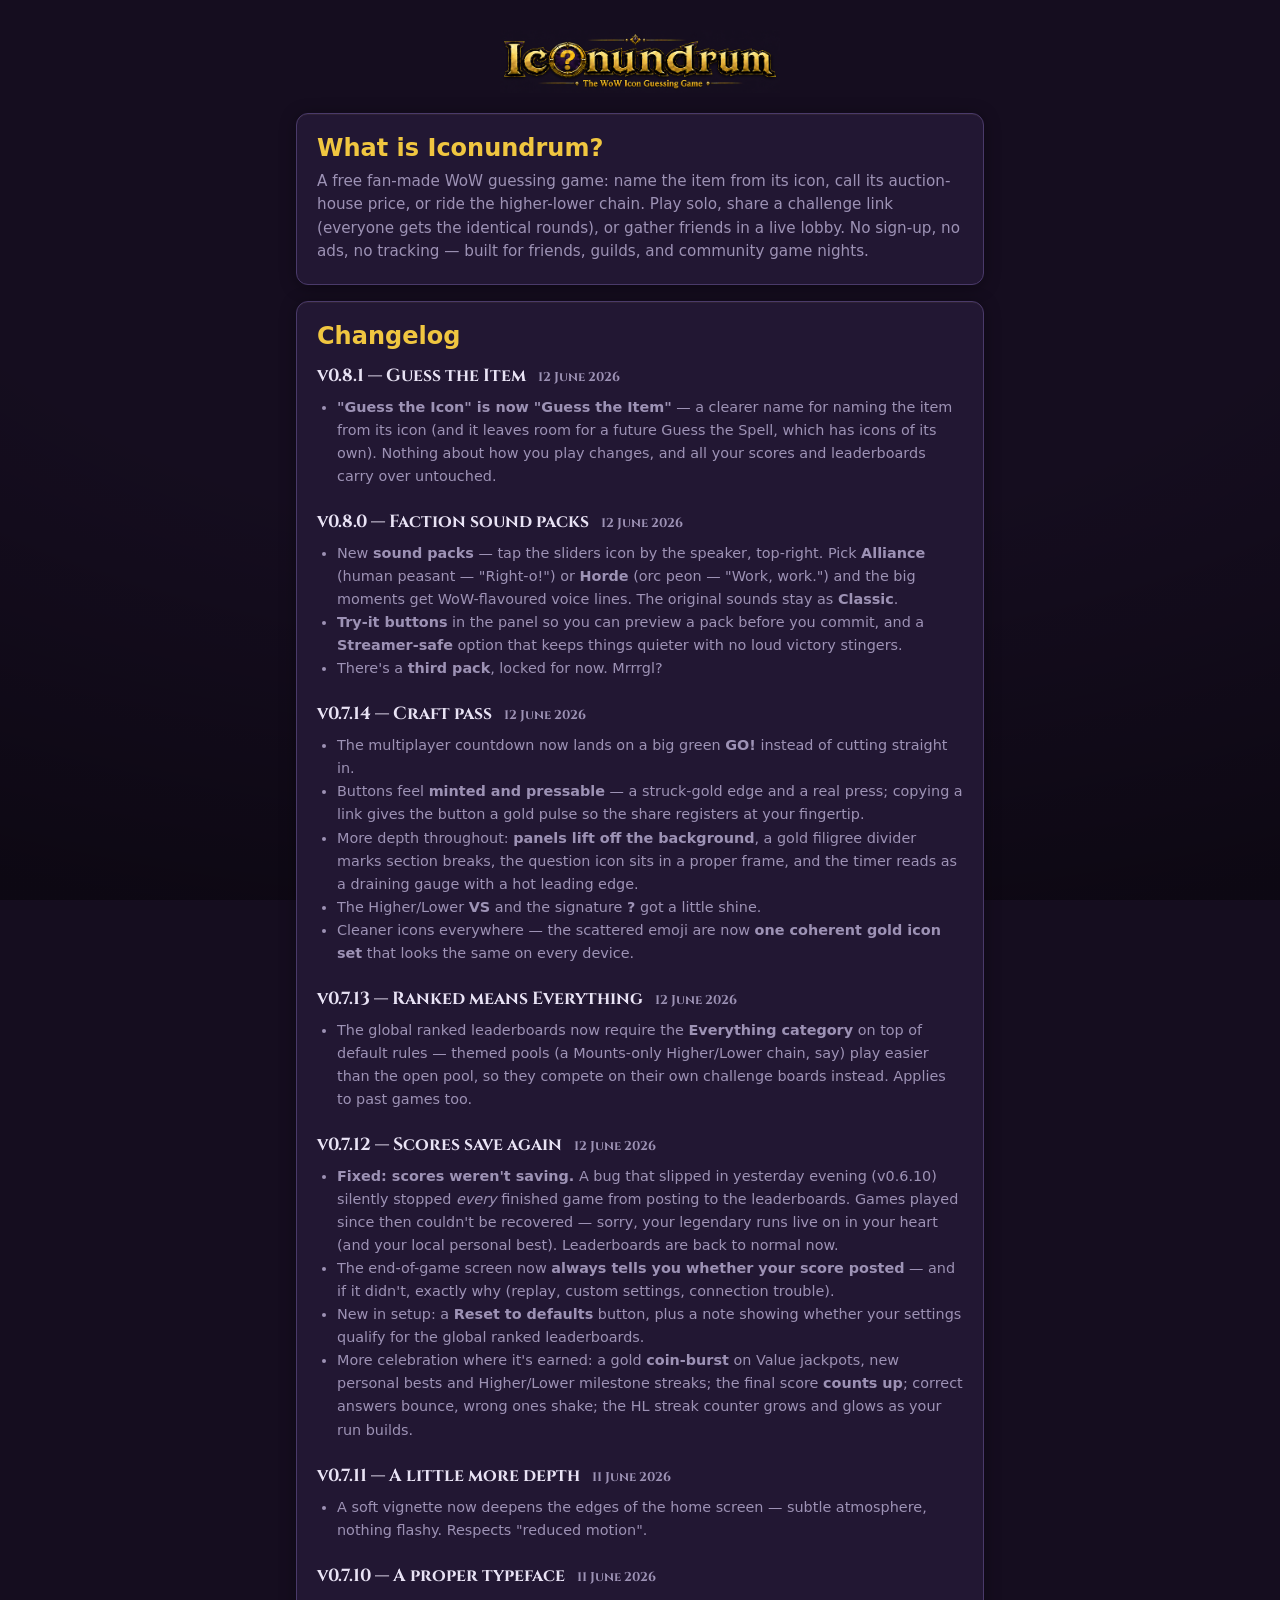
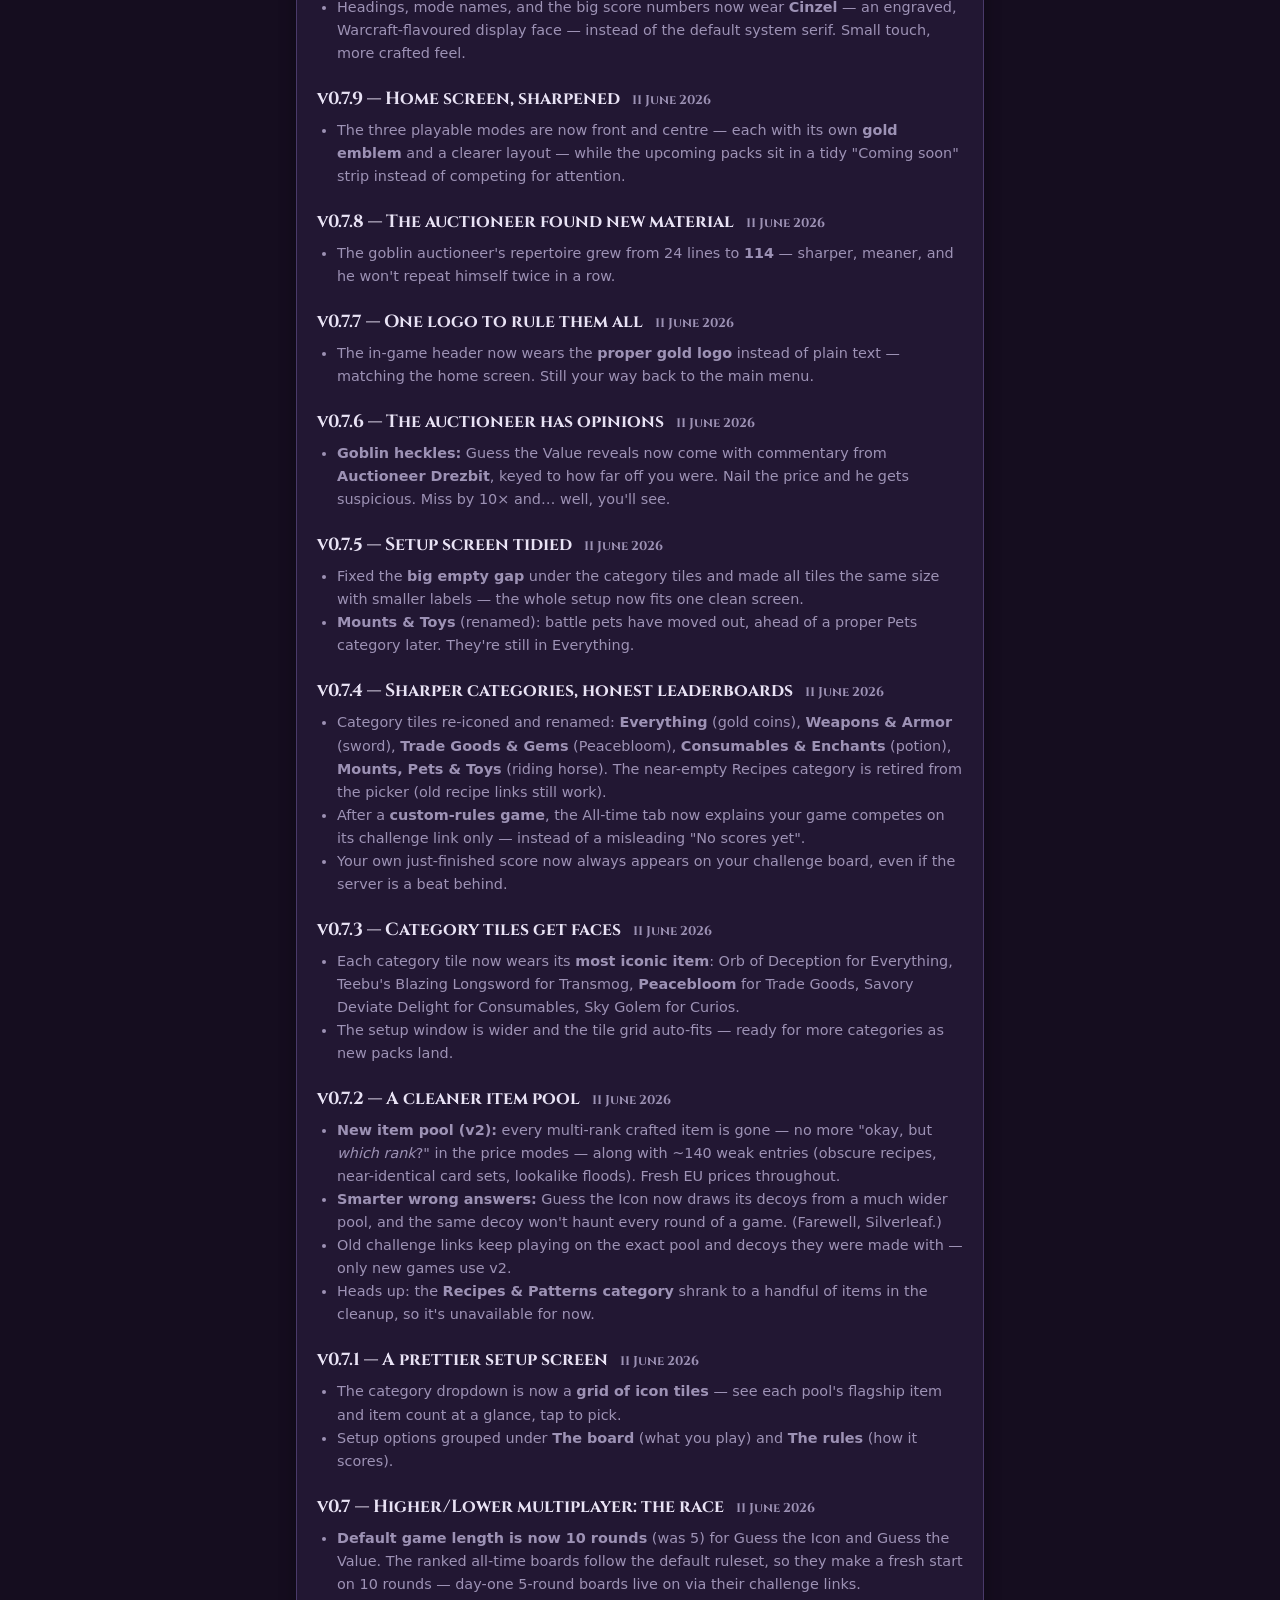
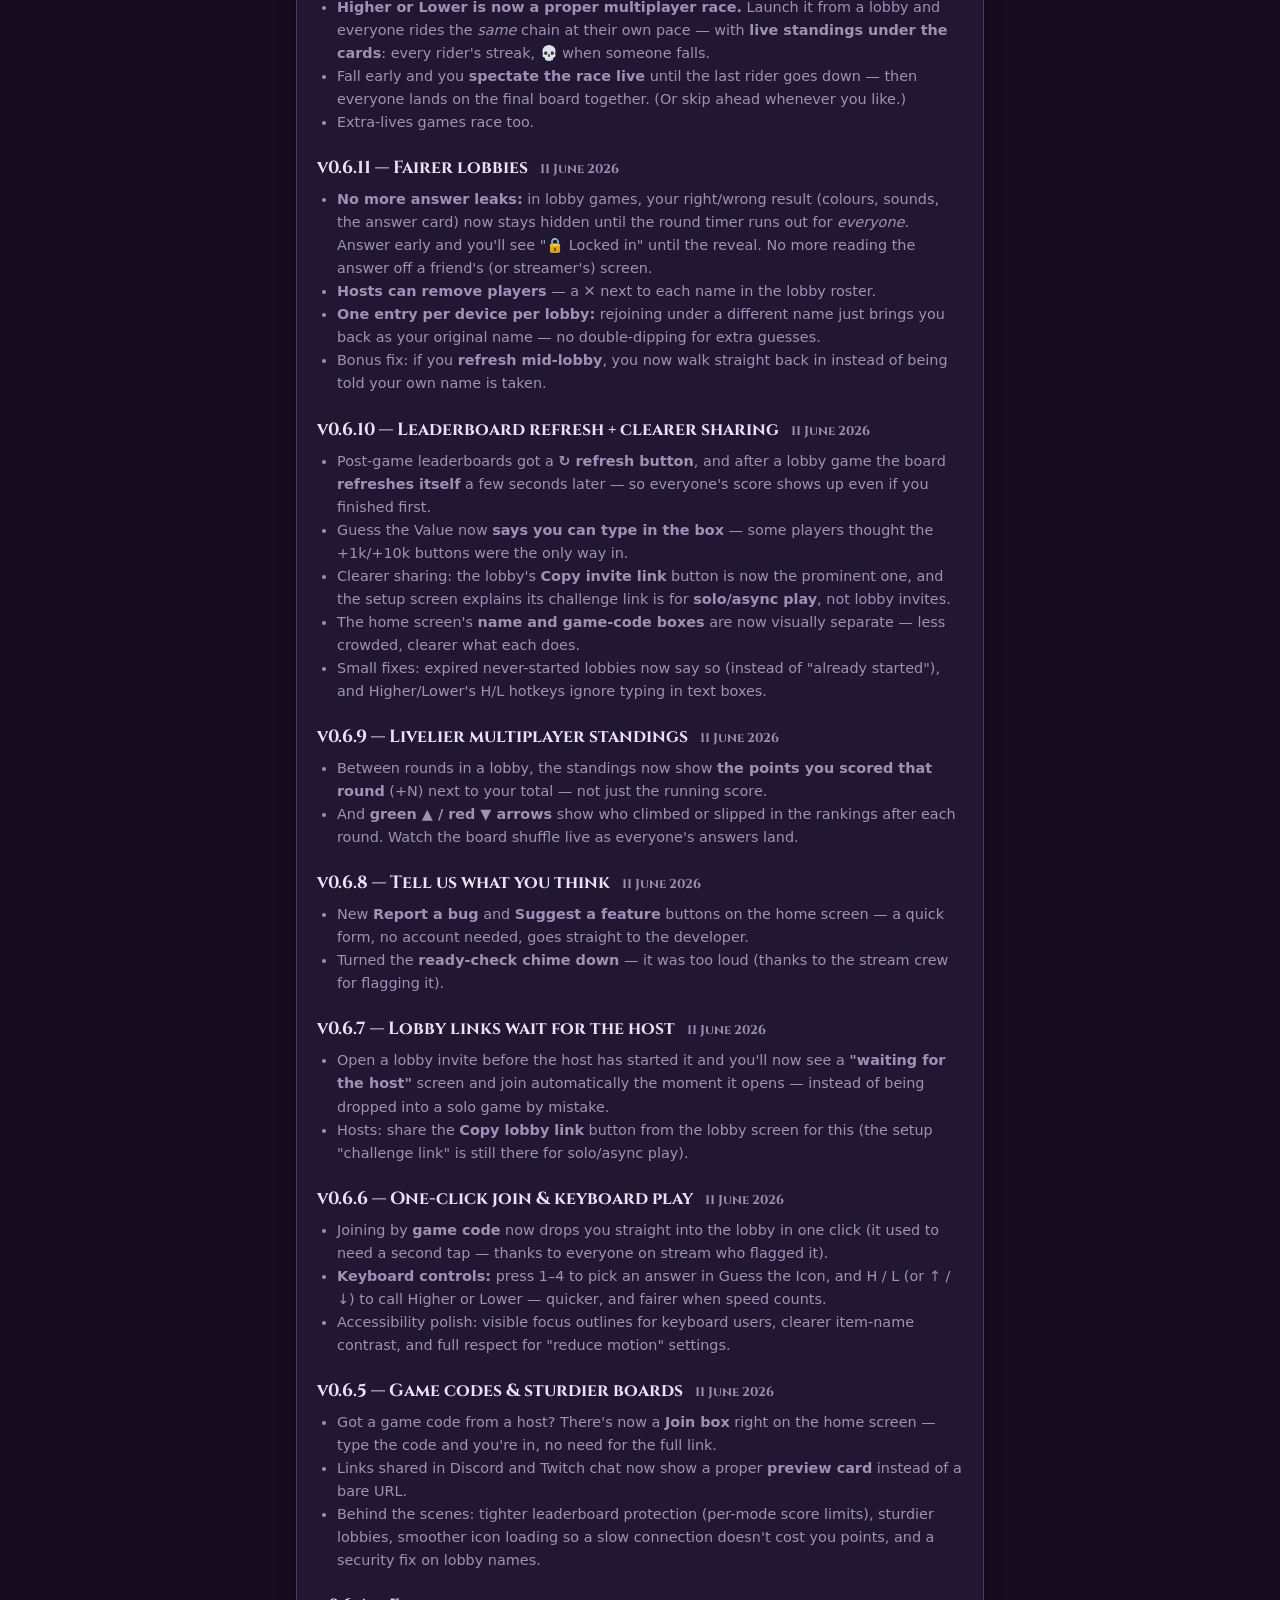
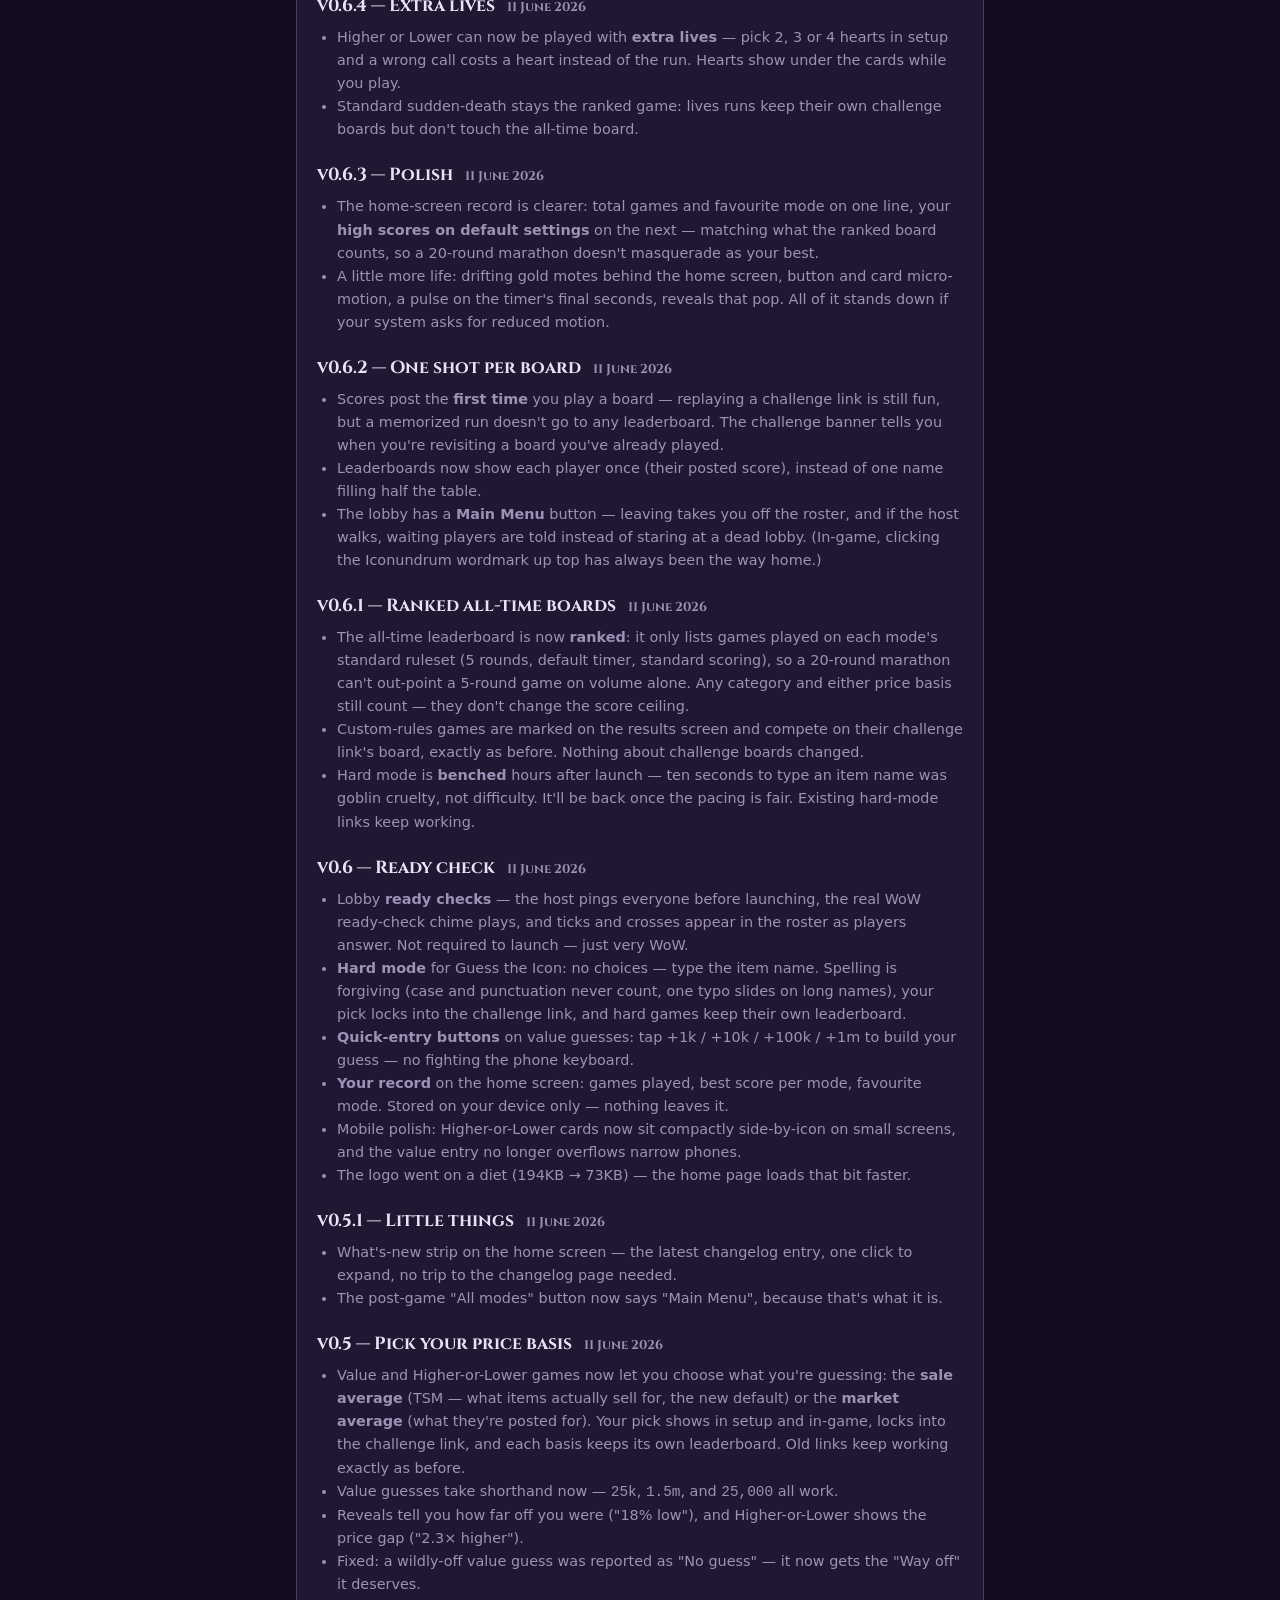
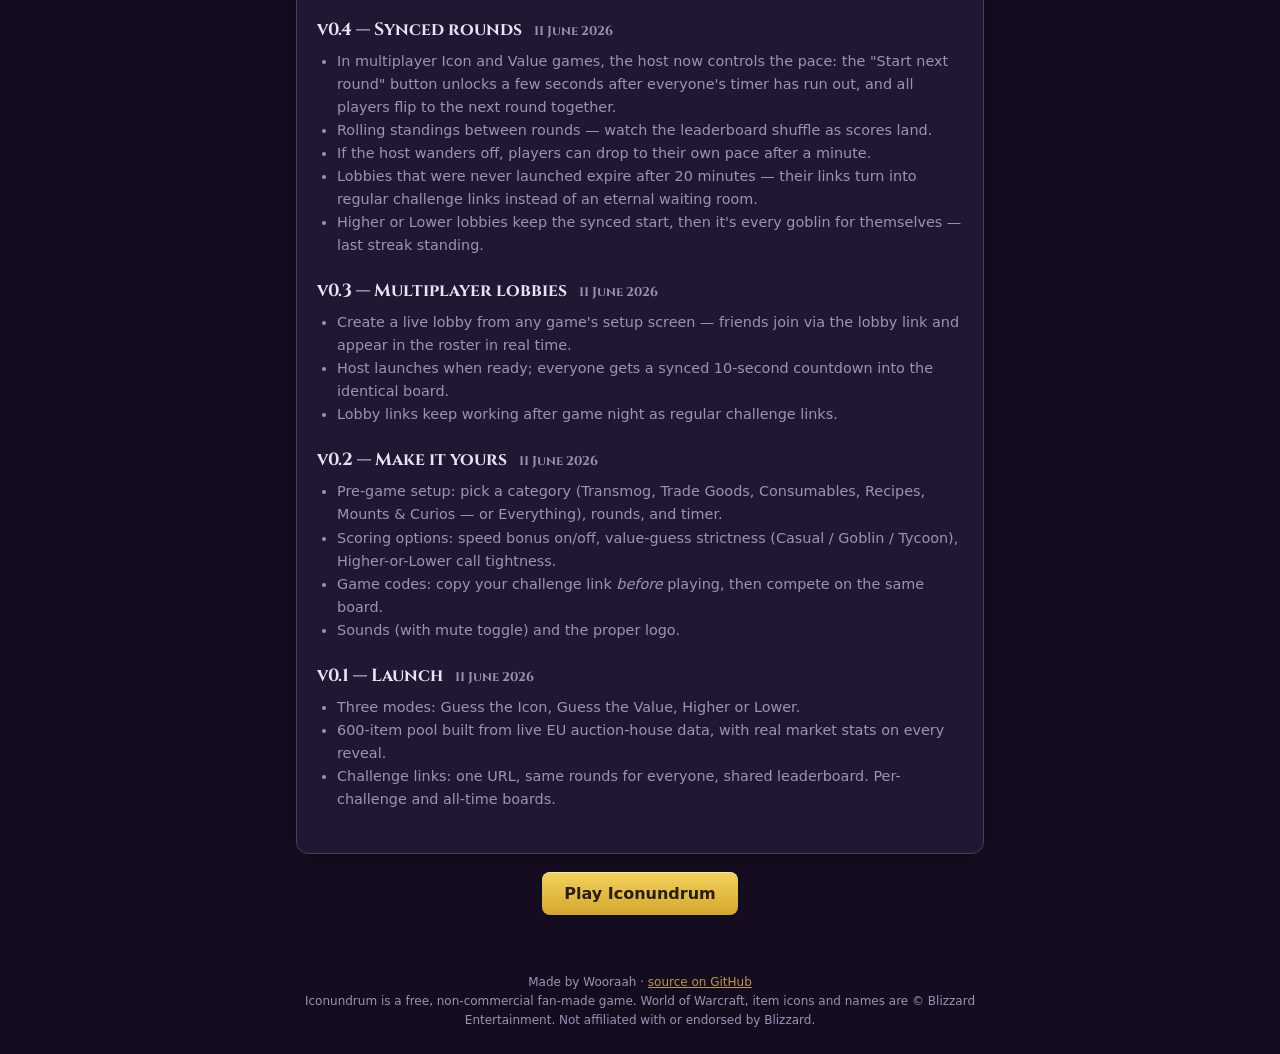
==== changelog.html @ 68833c28 "v0.8.1: Guess the Icon → Guess the Item (display rename) Rename the mode label at all 5 display site" ====
<!DOCTYPE html>
<html lang="en">
<head>
  <meta charset="UTF-8">
  <meta name="viewport" content="width=device-width, initial-scale=1.0">
  <title>Changelog — Iconundrum</title>
  <meta name="description" content="What's new in Iconundrum, the WoW icon guessing game.">
  <link rel="icon" href="data:image/svg+xml,<svg xmlns='http://www.w3.org/2000/svg' viewBox='0 0 100 100'><rect width='100' height='100' rx='18' fill='%23221733'/><text x='50' y='72' font-size='64' text-anchor='middle' fill='%23f0c640' font-family='Georgia'>%3F</text></svg>">
  <link rel="stylesheet" href="css/style.css">
</head>
<body>
  <div id="app">
    <div class="logo-wrap">
      <a href="./"><img class="logo logo-small" src="assets/logo.png" alt="Iconundrum"></a>
    </div>

    <div class="panel">
      <h2 style="color:var(--gold); margin-bottom:8px">What is Iconundrum?</h2>
      <p style="color:var(--text-dim); line-height:1.55; font-size:.95rem">
        A free fan-made WoW guessing game: name the item from its icon, call its
        auction-house price, or ride the higher-lower chain. Play solo, share a
        challenge link (everyone gets the identical rounds), or gather friends in
        a live lobby. No sign-up, no ads, no tracking — built for friends, guilds,
        and community game nights.
      </p>
    </div>

    <div class="panel">
      <h2 style="color:var(--gold); margin-bottom:14px">Changelog</h2>

      <div class="cl-entry">
        <h3>v0.8.1 — Guess the Item <span class="cl-date">12 June 2026</span></h3>
        <ul>
          <li><b>"Guess the Icon" is now "Guess the Item"</b> — a clearer name for naming the item from its icon (and it leaves room for a future Guess the Spell, which has icons of its own). Nothing about how you play changes, and all your scores and leaderboards carry over untouched.</li>
        </ul>
      </div>

      <div class="cl-entry">
        <h3>v0.8.0 — Faction sound packs <span class="cl-date">12 June 2026</span></h3>
        <ul>
          <li>New <b>sound packs</b> — tap the sliders icon by the speaker, top-right. Pick <b>Alliance</b> (human peasant — "Right-o!") or <b>Horde</b> (orc peon — "Work, work.") and the big moments get WoW-flavoured voice lines. The original sounds stay as <b>Classic</b>.</li>
          <li><b>Try-it buttons</b> in the panel so you can preview a pack before you commit, and a <b>Streamer-safe</b> option that keeps things quieter with no loud victory stingers.</li>
          <li>There's a <b>third pack</b>, locked for now. Mrrrgl?</li>
        </ul>
      </div>

      <div class="cl-entry">
        <h3>v0.7.14 — Craft pass <span class="cl-date">12 June 2026</span></h3>
        <ul>
          <li>The multiplayer countdown now lands on a big green <b>GO!</b> instead of cutting straight in.</li>
          <li>Buttons feel <b>minted and pressable</b> — a struck-gold edge and a real press; copying a link gives the button a gold pulse so the share registers at your fingertip.</li>
          <li>More depth throughout: <b>panels lift off the background</b>, a gold filigree divider marks section breaks, the question icon sits in a proper frame, and the timer reads as a draining gauge with a hot leading edge.</li>
          <li>The Higher/Lower <b>VS</b> and the signature <b>?</b> got a little shine.</li>
          <li>Cleaner icons everywhere — the scattered emoji are now <b>one coherent gold icon set</b> that looks the same on every device.</li>
        </ul>
      </div>

      <div class="cl-entry">
        <h3>v0.7.13 — Ranked means Everything <span class="cl-date">12 June 2026</span></h3>
        <ul>
          <li>The global ranked leaderboards now require the <b>Everything category</b> on top of default rules — themed pools (a Mounts-only Higher/Lower chain, say) play easier than the open pool, so they compete on their own challenge boards instead. Applies to past games too.</li>
        </ul>
      </div>

      <div class="cl-entry">
        <h3>v0.7.12 — Scores save again <span class="cl-date">12 June 2026</span></h3>
        <ul>
          <li><b>Fixed: scores weren't saving.</b> A bug that slipped in yesterday evening (v0.6.10) silently stopped <em>every</em> finished game from posting to the leaderboards. Games played since then couldn't be recovered — sorry, your legendary runs live on in your heart (and your local personal best). Leaderboards are back to normal now.</li>
          <li>The end-of-game screen now <b>always tells you whether your score posted</b> — and if it didn't, exactly why (replay, custom settings, connection trouble).</li>
          <li>New in setup: a <b>Reset to defaults</b> button, plus a note showing whether your settings qualify for the global ranked leaderboards.</li>
          <li>More celebration where it's earned: a gold <b>coin-burst</b> on Value jackpots, new personal bests and Higher/Lower milestone streaks; the final score <b>counts up</b>; correct answers bounce, wrong ones shake; the HL streak counter grows and glows as your run builds.</li>
        </ul>
      </div>

      <div class="cl-entry">
        <h3>v0.7.11 — A little more depth <span class="cl-date">11 June 2026</span></h3>
        <ul>
          <li>A soft vignette now deepens the edges of the home screen — subtle atmosphere, nothing flashy. Respects "reduced motion".</li>
        </ul>
      </div>

      <div class="cl-entry">
        <h3>v0.7.10 — A proper typeface <span class="cl-date">11 June 2026</span></h3>
        <ul>
          <li>Headings, mode names, and the big score numbers now wear <b>Cinzel</b> — an engraved, Warcraft-flavoured display face — instead of the default system serif. Small touch, more crafted feel.</li>
        </ul>
      </div>

      <div class="cl-entry">
        <h3>v0.7.9 — Home screen, sharpened <span class="cl-date">11 June 2026</span></h3>
        <ul>
          <li>The three playable modes are now front and centre — each with its own <b>gold emblem</b> and a clearer layout — while the upcoming packs sit in a tidy "Coming soon" strip instead of competing for attention.</li>
        </ul>
      </div>

      <div class="cl-entry">
        <h3>v0.7.8 — The auctioneer found new material <span class="cl-date">11 June 2026</span></h3>
        <ul>
          <li>The goblin auctioneer's repertoire grew from 24 lines to <b>114</b> — sharper, meaner, and he won't repeat himself twice in a row.</li>
        </ul>
      </div>

      <div class="cl-entry">
        <h3>v0.7.7 — One logo to rule them all <span class="cl-date">11 June 2026</span></h3>
        <ul>
          <li>The in-game header now wears the <b>proper gold logo</b> instead of plain text — matching the home screen. Still your way back to the main menu.</li>
        </ul>
      </div>

      <div class="cl-entry">
        <h3>v0.7.6 — The auctioneer has opinions <span class="cl-date">11 June 2026</span></h3>
        <ul>
          <li><b>Goblin heckles:</b> Guess the Value reveals now come with commentary from <b>Auctioneer Drezbit</b>, keyed to how far off you were. Nail the price and he gets suspicious. Miss by 10× and… well, you'll see.</li>
        </ul>
      </div>

      <div class="cl-entry">
        <h3>v0.7.5 — Setup screen tidied <span class="cl-date">11 June 2026</span></h3>
        <ul>
          <li>Fixed the <b>big empty gap</b> under the category tiles and made all tiles the same size with smaller labels — the whole setup now fits one clean screen.</li>
          <li><b>Mounts & Toys</b> (renamed): battle pets have moved out, ahead of a proper Pets category later. They're still in Everything.</li>
        </ul>
      </div>

      <div class="cl-entry">
        <h3>v0.7.4 — Sharper categories, honest leaderboards <span class="cl-date">11 June 2026</span></h3>
        <ul>
          <li>Category tiles re-iconed and renamed: <b>Everything</b> (gold coins), <b>Weapons & Armor</b> (sword), <b>Trade Goods & Gems</b> (Peacebloom), <b>Consumables & Enchants</b> (potion), <b>Mounts, Pets & Toys</b> (riding horse). The near-empty Recipes category is retired from the picker (old recipe links still work).</li>
          <li>After a <b>custom-rules game</b>, the All-time tab now explains your game competes on its challenge link only — instead of a misleading "No scores yet".</li>
          <li>Your own just-finished score now always appears on your challenge board, even if the server is a beat behind.</li>
        </ul>
      </div>

      <div class="cl-entry">
        <h3>v0.7.3 — Category tiles get faces <span class="cl-date">11 June 2026</span></h3>
        <ul>
          <li>Each category tile now wears its <b>most iconic item</b>: Orb of Deception for Everything, Teebu's Blazing Longsword for Transmog, <b>Peacebloom</b> for Trade Goods, Savory Deviate Delight for Consumables, Sky Golem for Curios.</li>
          <li>The setup window is wider and the tile grid auto-fits — ready for more categories as new packs land.</li>
        </ul>
      </div>

      <div class="cl-entry">
        <h3>v0.7.2 — A cleaner item pool <span class="cl-date">11 June 2026</span></h3>
        <ul>
          <li><b>New item pool (v2):</b> every multi-rank crafted item is gone — no more "okay, but <em>which rank</em>?" in the price modes — along with ~140 weak entries (obscure recipes, near-identical card sets, lookalike floods). Fresh EU prices throughout.</li>
          <li><b>Smarter wrong answers:</b> Guess the Icon now draws its decoys from a much wider pool, and the same decoy won't haunt every round of a game. (Farewell, Silverleaf.)</li>
          <li>Old challenge links keep playing on the exact pool and decoys they were made with — only new games use v2.</li>
          <li>Heads up: the <b>Recipes & Patterns category</b> shrank to a handful of items in the cleanup, so it's unavailable for now.</li>
        </ul>
      </div>

      <div class="cl-entry">
        <h3>v0.7.1 — A prettier setup screen <span class="cl-date">11 June 2026</span></h3>
        <ul>
          <li>The category dropdown is now a <b>grid of icon tiles</b> — see each pool's flagship item and item count at a glance, tap to pick.</li>
          <li>Setup options grouped under <b>The board</b> (what you play) and <b>The rules</b> (how it scores).</li>
        </ul>
      </div>

      <div class="cl-entry">
        <h3>v0.7 — Higher/Lower multiplayer: the race <span class="cl-date">11 June 2026</span></h3>
        <ul>
          <li><b>Default game length is now 10 rounds</b> (was 5) for Guess the Icon and Guess the Value. The ranked all-time boards follow the default ruleset, so they make a fresh start on 10 rounds — day-one 5-round boards live on via their challenge links.</li>
          <li><b>Higher or Lower is now a proper multiplayer race.</b> Launch it from a lobby and everyone rides the <em>same</em> chain at their own pace — with <b>live standings under the cards</b>: every rider's streak, 💀 when someone falls.</li>
          <li>Fall early and you <b>spectate the race live</b> until the last rider goes down — then everyone lands on the final board together. (Or skip ahead whenever you like.)</li>
          <li>Extra-lives games race too.</li>
        </ul>
      </div>

      <div class="cl-entry">
        <h3>v0.6.11 — Fairer lobbies <span class="cl-date">11 June 2026</span></h3>
        <ul>
          <li><b>No more answer leaks:</b> in lobby games, your right/wrong result (colours, sounds, the answer card) now stays hidden until the round timer runs out for <em>everyone</em>. Answer early and you'll see "🔒 Locked in" until the reveal. No more reading the answer off a friend's (or streamer's) screen.</li>
          <li><b>Hosts can remove players</b> — a ✕ next to each name in the lobby roster.</li>
          <li><b>One entry per device per lobby:</b> rejoining under a different name just brings you back as your original name — no double-dipping for extra guesses.</li>
          <li>Bonus fix: if you <b>refresh mid-lobby</b>, you now walk straight back in instead of being told your own name is taken.</li>
        </ul>
      </div>

      <div class="cl-entry">
        <h3>v0.6.10 — Leaderboard refresh + clearer sharing <span class="cl-date">11 June 2026</span></h3>
        <ul>
          <li>Post-game leaderboards got a <b>↻ refresh button</b>, and after a lobby game the board <b>refreshes itself</b> a few seconds later — so everyone's score shows up even if you finished first.</li>
          <li>Guess the Value now <b>says you can type in the box</b> — some players thought the +1k/+10k buttons were the only way in.</li>
          <li>Clearer sharing: the lobby's <b>Copy invite link</b> button is now the prominent one, and the setup screen explains its challenge link is for <b>solo/async play</b>, not lobby invites.</li>
          <li>The home screen's <b>name and game-code boxes</b> are now visually separate — less crowded, clearer what each does.</li>
          <li>Small fixes: expired never-started lobbies now say so (instead of "already started"), and Higher/Lower's H/L hotkeys ignore typing in text boxes.</li>
        </ul>
      </div>

      <div class="cl-entry">
        <h3>v0.6.9 — Livelier multiplayer standings <span class="cl-date">11 June 2026</span></h3>
        <ul>
          <li>Between rounds in a lobby, the standings now show <b>the points you scored that round</b> (+N) next to your total — not just the running score.</li>
          <li>And <b>green ▲ / red ▼ arrows</b> show who climbed or slipped in the rankings after each round. Watch the board shuffle live as everyone's answers land.</li>
        </ul>
      </div>

      <div class="cl-entry">
        <h3>v0.6.8 — Tell us what you think <span class="cl-date">11 June 2026</span></h3>
        <ul>
          <li>New <b>Report a bug</b> and <b>Suggest a feature</b> buttons on the home screen — a quick form, no account needed, goes straight to the developer.</li>
          <li>Turned the <b>ready-check chime down</b> — it was too loud (thanks to the stream crew for flagging it).</li>
        </ul>
      </div>

      <div class="cl-entry">
        <h3>v0.6.7 — Lobby links wait for the host <span class="cl-date">11 June 2026</span></h3>
        <ul>
          <li>Open a lobby invite before the host has started it and you'll now see a <b>"waiting for the host"</b> screen and join automatically the moment it opens — instead of being dropped into a solo game by mistake.</li>
          <li>Hosts: share the <b>Copy lobby link</b> button from the lobby screen for this (the setup "challenge link" is still there for solo/async play).</li>
        </ul>
      </div>

      <div class="cl-entry">
        <h3>v0.6.6 — One-click join &amp; keyboard play <span class="cl-date">11 June 2026</span></h3>
        <ul>
          <li>Joining by <b>game code</b> now drops you straight into the lobby in one click (it used to need a second tap — thanks to everyone on stream who flagged it).</li>
          <li><b>Keyboard controls:</b> press 1–4 to pick an answer in Guess the Icon, and H / L (or ↑ / ↓) to call Higher or Lower — quicker, and fairer when speed counts.</li>
          <li>Accessibility polish: visible focus outlines for keyboard users, clearer item-name contrast, and full respect for "reduce motion" settings.</li>
        </ul>
      </div>

      <div class="cl-entry">
        <h3>v0.6.5 — Game codes &amp; sturdier boards <span class="cl-date">11 June 2026</span></h3>
        <ul>
          <li>Got a game code from a host? There's now a <b>Join box</b> right on the home screen — type the code and you're in, no need for the full link.</li>
          <li>Links shared in Discord and Twitch chat now show a proper <b>preview card</b> instead of a bare URL.</li>
          <li>Behind the scenes: tighter leaderboard protection (per-mode score limits), sturdier lobbies, smoother icon loading so a slow connection doesn't cost you points, and a security fix on lobby names.</li>
        </ul>
      </div>

      <div class="cl-entry">
        <h3>v0.6.4 — Extra lives <span class="cl-date">11 June 2026</span></h3>
        <ul>
          <li>Higher or Lower can now be played with <b>extra lives</b> — pick 2, 3 or 4 hearts in setup and a wrong call costs a heart instead of the run. Hearts show under the cards while you play.</li>
          <li>Standard sudden-death stays the ranked game: lives runs keep their own challenge boards but don't touch the all-time board.</li>
        </ul>
      </div>

      <div class="cl-entry">
        <h3>v0.6.3 — Polish <span class="cl-date">11 June 2026</span></h3>
        <ul>
          <li>The home-screen record is clearer: total games and favourite mode on one line, your <b>high scores on default settings</b> on the next — matching what the ranked board counts, so a 20-round marathon doesn't masquerade as your best.</li>
          <li>A little more life: drifting gold motes behind the home screen, button and card micro-motion, a pulse on the timer's final seconds, reveals that pop. All of it stands down if your system asks for reduced motion.</li>
        </ul>
      </div>

      <div class="cl-entry">
        <h3>v0.6.2 — One shot per board <span class="cl-date">11 June 2026</span></h3>
        <ul>
          <li>Scores post the <b>first time</b> you play a board — replaying a challenge link is still fun, but a memorized run doesn't go to any leaderboard. The challenge banner tells you when you're revisiting a board you've already played.</li>
          <li>Leaderboards now show each player once (their posted score), instead of one name filling half the table.</li>
          <li>The lobby has a <b>Main Menu</b> button — leaving takes you off the roster, and if the host walks, waiting players are told instead of staring at a dead lobby. (In-game, clicking the Iconundrum wordmark up top has always been the way home.)</li>
        </ul>
      </div>

      <div class="cl-entry">
        <h3>v0.6.1 — Ranked all-time boards <span class="cl-date">11 June 2026</span></h3>
        <ul>
          <li>The all-time leaderboard is now <b>ranked</b>: it only lists games played on each mode's standard ruleset (5 rounds, default timer, standard scoring), so a 20-round marathon can't out-point a 5-round game on volume alone. Any category and either price basis still count — they don't change the score ceiling.</li>
          <li>Custom-rules games are marked on the results screen and compete on their challenge link's board, exactly as before. Nothing about challenge boards changed.</li>
          <li>Hard mode is <b>benched</b> hours after launch — ten seconds to type an item name was goblin cruelty, not difficulty. It'll be back once the pacing is fair. Existing hard-mode links keep working.</li>
        </ul>
      </div>

      <div class="cl-entry">
        <h3>v0.6 — Ready check <span class="cl-date">11 June 2026</span></h3>
        <ul>
          <li>Lobby <b>ready checks</b> — the host pings everyone before launching, the real WoW ready-check chime plays, and ticks and crosses appear in the roster as players answer. Not required to launch — just very WoW.</li>
          <li><b>Hard mode</b> for Guess the Icon: no choices — type the item name. Spelling is forgiving (case and punctuation never count, one typo slides on long names), your pick locks into the challenge link, and hard games keep their own leaderboard.</li>
          <li><b>Quick-entry buttons</b> on value guesses: tap +1k / +10k / +100k / +1m to build your guess — no fighting the phone keyboard.</li>
          <li><b>Your record</b> on the home screen: games played, best score per mode, favourite mode. Stored on your device only — nothing leaves it.</li>
          <li>Mobile polish: Higher-or-Lower cards now sit compactly side-by-icon on small screens, and the value entry no longer overflows narrow phones.</li>
          <li>The logo went on a diet (194KB → 73KB) — the home page loads that bit faster.</li>
        </ul>
      </div>

      <div class="cl-entry">
        <h3>v0.5.1 — Little things <span class="cl-date">11 June 2026</span></h3>
        <ul>
          <li>What's-new strip on the home screen — the latest changelog entry, one click to expand, no trip to the changelog page needed.</li>
          <li>The post-game "All modes" button now says "Main Menu", because that's what it is.</li>
        </ul>
      </div>

      <div class="cl-entry">
        <h3>v0.5 — Pick your price basis <span class="cl-date">11 June 2026</span></h3>
        <ul>
          <li>Value and Higher-or-Lower games now let you choose what you're guessing: the <b>sale average</b> (TSM — what items actually sell for, the new default) or the <b>market average</b> (what they're posted for). Your pick shows in setup and in-game, locks into the challenge link, and each basis keeps its own leaderboard. Old links keep working exactly as before.</li>
          <li>Value guesses take shorthand now — <code>25k</code>, <code>1.5m</code>, and <code>25,000</code> all work.</li>
          <li>Reveals tell you how far off you were ("18% low"), and Higher-or-Lower shows the price gap ("2.3× higher").</li>
          <li>Fixed: a wildly-off value guess was reported as "No guess" — it now gets the "Way off" it deserves.</li>
        </ul>
      </div>

      <div class="cl-entry">
        <h3>v0.4 — Synced rounds <span class="cl-date">11 June 2026</span></h3>
        <ul>
          <li>In multiplayer Icon and Value games, the host now controls the pace: the "Start next round" button unlocks a few seconds after everyone's timer has run out, and all players flip to the next round together.</li>
          <li>Rolling standings between rounds — watch the leaderboard shuffle as scores land.</li>
          <li>If the host wanders off, players can drop to their own pace after a minute.</li>
          <li>Lobbies that were never launched expire after 20 minutes — their links turn into regular challenge links instead of an eternal waiting room.</li>
          <li>Higher or Lower lobbies keep the synced start, then it's every goblin for themselves — last streak standing.</li>
        </ul>
      </div>

      <div class="cl-entry">
        <h3>v0.3 — Multiplayer lobbies <span class="cl-date">11 June 2026</span></h3>
        <ul>
          <li>Create a live lobby from any game's setup screen — friends join via the lobby link and appear in the roster in real time.</li>
          <li>Host launches when ready; everyone gets a synced 10-second countdown into the identical board.</li>
          <li>Lobby links keep working after game night as regular challenge links.</li>
        </ul>
      </div>

      <div class="cl-entry">
        <h3>v0.2 — Make it yours <span class="cl-date">11 June 2026</span></h3>
        <ul>
          <li>Pre-game setup: pick a category (Transmog, Trade Goods, Consumables, Recipes, Mounts &amp; Curios — or Everything), rounds, and timer.</li>
          <li>Scoring options: speed bonus on/off, value-guess strictness (Casual / Goblin / Tycoon), Higher-or-Lower call tightness.</li>
          <li>Game codes: copy your challenge link <em>before</em> playing, then compete on the same board.</li>
          <li>Sounds (with mute toggle) and the proper logo.</li>
        </ul>
      </div>

      <div class="cl-entry">
        <h3>v0.1 — Launch <span class="cl-date">11 June 2026</span></h3>
        <ul>
          <li>Three modes: Guess the Icon, Guess the Value, Higher or Lower.</li>
          <li>600-item pool built from live EU auction-house data, with real market stats on every reveal.</li>
          <li>Challenge links: one URL, same rounds for everyone, shared leaderboard. Per-challenge and all-time boards.</li>
        </ul>
      </div>
    </div>

    <div class="action-row" style="margin-bottom:24px">
      <a class="btn" href="./">Play Iconundrum</a>
    </div>
  </div>

  <footer>
    <div>Made by Wooraah · <a href="https://github.com/Wooraah-addon/Iconundrum" rel="noopener">source on GitHub</a></div>
    <div>Iconundrum is a free, non-commercial fan-made game. World of Warcraft, item icons and names are © Blizzard Entertainment. Not affiliated with or endorsed by Blizzard.</div>
  </footer>
</body>
</html>
---- css/style.css ----
/* Iconundrum — dark purple & gold house style */

/* Display face for wordmark, headings & hero numbers (body stays system).
   Cinzel 700, latin subset, self-hosted (~15KB, OFL). Swap --font-display
   back to Georgia to revert everything at once. */
@font-face {
  font-family: 'Cinzel';
  src: url('../assets/fonts/cinzel.woff2') format('woff2');
  font-weight: 700;
  font-display: swap;
}

:root {
  /* --bg matches the logo PNG's baked background exactly — keep in sync */
  --bg: #150d1f;
  --bg-panel: #221733;
  --bg-card: #2c1f42;
  --bg-card-hover: #3a2a56;
  --border: #4a3a6a;
  --gold: #f0c640;
  --gold-dim: #b8964a;
  /* The minted-gold gradient stops (buttons, PB banner) — one source, was
     three hand-rolled copies. The timer bar keeps its own gold→amber ramp. */
  --gold-1: #f3d35e;
  --gold-2: #d4a72c;
  --text: #e8e2f4;
  --text-dim: #9d92b5;
  --font-display: 'Cinzel', Georgia, "Times New Roman", serif;
  --green: #4caf50;
  --red: #e05252;
  --q-common: #ffffff;
  --q-uncommon: #1eff00;
  --q-rare: #0070dd;
  --q-epic: #a335ee;
  --q-legendary: #ff8000;
  --q-artifact: #e6cc80;
  --q-heirloom: #00ccff;
  /* Type scale (modular ~1.2) + spacing steps. The vocabulary for new rules;
     the existing per-component literals are retrofitted incrementally (a blind
     mass-collapse risks reflow on a live build). */
  --fs-xs: .75rem; --fs-sm: .85rem; --fs-base: 1rem; --fs-lg: 1.2rem;
  --fs-xl: 1.6rem; --fs-2xl: 2.2rem; --fs-display: 3.2rem;
  --space-1: 4px; --space-2: 8px; --space-3: 12px;
  --space-4: 16px; --space-5: 22px; --space-6: 28px;
}

* { box-sizing: border-box; margin: 0; padding: 0; }

/* Inline icon set (sprite in index.html). Stroke lives here, not on the
   <defs> (presentation attrs there don't cross the <use> boundary). */
.ic {
  width: 1em; height: 1em; display: inline-block; vertical-align: -.14em; flex: none;
  fill: none; stroke: currentColor; stroke-width: 2;
  stroke-linecap: round; stroke-linejoin: round;
}

body {
  /* Centre stays exactly --bg (matches the logo's baked-in background, so no
     seam shows around the PNG); only the edges darken for a subtle vignette. */
  background: var(--bg);
  background-image: radial-gradient(ellipse 120% 85% at 50% 20%, transparent 0%, transparent 46%, rgba(0, 0, 0, .38) 100%);
  background-attachment: fixed;
  min-height: 100vh;
  color: var(--text);
  font-family: "Segoe UI", system-ui, -apple-system, sans-serif;
  display: flex;
  flex-direction: column;
  align-items: center;
}

#app { width: 100%; max-width: 720px; padding: 16px; flex: 1; }

.screen { display: none; }
.screen.active { display: block; animation: fadein .25s ease; }
@keyframes fadein { from { opacity: 0; transform: translateY(6px); } to { opacity: 1; } }

/* ---- Wordmark ---- */
.wordmark {
  text-align: center;
  font-size: clamp(2rem, 8vw, var(--fs-display));
  font-weight: 700;
  letter-spacing: 0.04em;
  color: var(--text);
  margin: 24px 0 4px;
  text-transform: uppercase;
  font-family: var(--font-display);
}
.wordmark .qmark { color: var(--gold); text-shadow: 0 0 18px rgba(240, 198, 64, .45); }
.tagline { text-align: center; color: var(--text-dim); margin-bottom: 28px; font-style: italic; }

.wordmark-small {
  font-family: var(--font-display); font-weight: 700; font-size: 1.1rem;
  text-transform: uppercase; letter-spacing: .04em; cursor: pointer;
}
.wordmark-small .qmark { color: var(--gold); }
/* 2x source (56px) so the header logo stays crisp on retina */
.logo-header { height: 28px; width: auto; display: block; cursor: pointer; }

/* ---- Panels & cards ---- */
.panel {
  background: var(--bg-panel);
  border: 1px solid var(--border);
  border-radius: 12px;
  padding: 20px;
  margin-bottom: 16px;
  /* Sit ON the dark field, not drawn flat on it: a soft drop-shadow for lift
     + a 1px gold inner top-highlight (WoW UI is layered, not flat). */
  box-shadow: 0 2px 16px rgba(0, 0, 0, .35), inset 0 1px 0 rgba(240, 198, 64, .06);
}

/* Three playable modes — prominent full-width rows, glyph left of the text,
   gold accent edge so they read as the page's primary action. */
.mode-grid { display: grid; gap: 12px; }

.mode-card {
  display: grid;
  grid-template-columns: auto 1fr;
  column-gap: 16px;
  background: var(--bg-card);
  border: 1px solid var(--border);
  border-left: 3px solid var(--gold-dim);
  border-radius: 12px;
  padding: 16px 18px;
  cursor: pointer;
  transition: transform .12s ease, border-color .12s ease, background .12s ease;
  text-align: left;
}
.mode-card:hover { transform: translateY(-2px); border-color: var(--gold-dim); border-left-color: var(--gold); background: var(--bg-card-hover); }
.mode-glyph { grid-row: 1 / 3; align-self: center; width: 34px; height: 34px; color: var(--gold); }
.mode-card h3 { grid-column: 2; color: var(--gold); margin-bottom: 4px; font-size: var(--fs-lg); font-family: var(--font-display); font-weight: 700; letter-spacing: .02em; }
.mode-card p { grid-column: 2; color: var(--text-dim); font-size: .85rem; line-height: 1.35; }

/* Roadmap packs — demoted to a quiet chip strip, not full cards. */
.soon-strip {
  display: flex; flex-wrap: wrap; align-items: center; gap: 8px;
  margin-top: 14px; padding-top: 14px; border-top: 1px solid var(--border);
}
.soon-label { color: var(--text-dim); font-size: .75rem; text-transform: uppercase; letter-spacing: .08em; }
.soon-chip {
  background: #181022; border: 1px solid var(--border); border-radius: 14px;
  padding: 5px 12px; font-size: .8rem; color: var(--text-dim); cursor: default;
}

/* ---- Forms & buttons ---- */
/* Two distinct clusters: "who am I" grows, "join a game" hugs the right with
   a divider so they don't read as one long control strip. Wraps to its own
   line on small screens, divider dropped. */
.name-row { display: flex; gap: 12px 22px; align-items: center; margin-bottom: 18px; flex-wrap: wrap; }
.field-group { display: flex; gap: 10px; align-items: center; min-width: 0; }
.field-group.grow { flex: 1 1 260px; }
.field-group label { color: var(--text-dim); font-size: .9rem; white-space: nowrap; }
.field-group #player-name { flex: 1 1 160px; min-width: 0; }
.join-group { padding-left: 22px; border-left: 1px solid var(--border); }
#join-code { flex: 0 0 96px; width: 96px; text-transform: lowercase; }
#join-code::placeholder { text-transform: none; }
@media (max-width: 560px) {
  .join-group { padding-left: 0; border-left: none; flex: 1 1 100%; }
  .join-group #join-code { flex: 1 1 96px; }
}
input[type="text"], input[type="number"] {
  background: #181022;
  border: 1px solid var(--border);
  border-radius: 8px;
  color: var(--text);
  padding: 10px 12px;
  font-size: 1rem;
  outline: none;
}
input:focus { border-color: var(--gold-dim); }
input.invalid { border-color: var(--red); }

/* Keyboard focus ring — only for keyboard users (focus-visible), never on
   mouse click. Inputs override the outline:none above when keyboard-focused. */
:focus-visible { outline: 2px solid var(--gold); outline-offset: 2px; }
.btn:focus-visible, .choice:focus-visible, .mode-card:focus-visible,
.chip-btn:focus-visible, .lb-tab:focus-visible, .sound-toggle:focus-visible {
  outline: 2px solid var(--gold); outline-offset: 2px;
}
input:focus-visible { outline: 2px solid var(--gold-dim); outline-offset: 1px; }

.btn {
  background: linear-gradient(180deg, var(--gold-1), var(--gold-2));
  color: #2a1d0a;
  font-weight: 700;
  border: none;
  border-radius: 8px;
  padding: 12px 22px;
  font-size: 1rem;
  cursor: pointer;
  /* Minted lip: a 1px light top edge + faint drop gives the gold a beveled,
     coin-struck dimension instead of a flat fill. */
  box-shadow: inset 0 1px 0 rgba(255, 248, 220, .45), 0 1px 2px rgba(0, 0, 0, .3);
  transition: filter .12s ease, transform .08s ease, box-shadow .08s ease;
}
.btn:hover { filter: brightness(1.08); }
/* Pressed: scale down AND sink — an inset shadow + brightness dip reads as
   "depressed", not just "shrunk". */
.btn:active { transform: scale(.97); box-shadow: inset 0 2px 6px rgba(70, 45, 8, .5); filter: brightness(.96); }
.btn:disabled { filter: grayscale(.7) brightness(.7); cursor: default; }
.btn.secondary {
  background: var(--bg-card);
  color: var(--text);
  border: 1px solid var(--border);
  box-shadow: inset 0 1px 0 rgba(255, 255, 255, .04);
}
.btn.secondary:active { box-shadow: inset 0 2px 6px rgba(0, 0, 0, .4); }
.btn.secondary:hover { border-color: var(--gold-dim); }
.btn.small { padding: 8px 14px; font-size: .85rem; }

/* ---- Game header ---- */
.game-header {
  display: flex; justify-content: space-between; align-items: center;
  margin-bottom: 14px; gap: 10px;
}
.game-header .meta { color: var(--text-dim); font-size: .9rem; }
.game-header .score { color: var(--gold); font-weight: 700; font-size: 1.1rem; }

.timer-track {
  height: 8px; background: #181022; border-radius: 4px; overflow: hidden; margin-bottom: 18px;
  border: 1px solid var(--border);
  /* Faint tick segments show through the spent (empty) portion — a gauge
     draining, not a plain progress meter. */
  background-image: repeating-linear-gradient(90deg, transparent 0 23px, rgba(240, 198, 64, .07) 23px 24px);
}
.timer-bar {
  height: 100%; width: 100%;
  background: linear-gradient(90deg, var(--gold), #e0883a);
  /* Hot leading edge — a bright cap at the bar's receding head reads like a
     burning fuse. (Inset, so the track's overflow:hidden doesn't clip it.) */
  box-shadow: inset -4px 0 6px rgba(255, 250, 232, .55);
  transition: width .1s linear;
}
.timer-bar.urgent { background: var(--red); box-shadow: inset -4px 0 7px rgba(255, 226, 226, .75); }

/* ---- Question area ---- */
.question-icon-wrap { text-align: center; margin: 10px 0 22px; }
.question-icon {
  width: 144px; height: 144px;
  border: 3px solid var(--gold-dim);
  border-radius: 14px;
  /* Source icons are 56px (the CDN's max) shown at 144px, so they're soft.
     Can't get sharper pixels — instead make the upscale read as a *framed
     artifact*: a crisp dark edge grounds it off the bg, and a touch of
     contrast/saturation lifts the painted detail. */
  box-shadow: 0 0 28px rgba(240, 198, 64, .18), 0 1px 3px rgba(0, 0, 0, .55);
  background: #181022;
  filter: saturate(1.06) contrast(1.05);
}
.question-prompt { text-align: center; color: var(--text-dim); margin-bottom: 16px; }
.question-prompt strong { color: var(--text); }

.choices { display: grid; grid-template-columns: 1fr 1fr; gap: 12px; }
@media (max-width: 520px) { .choices { grid-template-columns: 1fr; } }
.choice {
  background: var(--bg-card);
  border: 1px solid var(--border);
  border-radius: 10px;
  padding: 14px 16px;
  font-size: .95rem;
  color: var(--text);
  cursor: pointer;
  text-align: center;
  transition: border-color .1s ease, background .1s ease;
}
.choice:hover { border-color: var(--gold-dim); background: var(--bg-card-hover); }
.choice.correct { border-color: var(--green); background: rgba(76, 175, 80, .15); }
.choice.wrong { border-color: var(--red); background: rgba(224, 82, 82, .15); }
.choice:disabled { cursor: default; }
.choice.dim { opacity: .5; }
/* Synced games: your pick is acknowledged neutrally — correct/wrong colours
   arrive at the shared reveal moment (F37, no answer leaks mid-round). */
.choice.picked { border-color: var(--gold-dim); background: rgba(240, 198, 64, .08); }
.round-wait { text-align: center; margin-top: 12px; }
/* Number-key hint (1–4) — a badge via ::before so it doesn't change the
   button's textContent (the answer match reads textContent). Hidden once the
   choice is resolved, and on narrow screens where keys are less relevant. */
.choice[data-key]::before {
  content: attr(data-key);
  display: inline-block;
  min-width: 1.3em;
  margin-right: 8px;
  padding: 0 .25em;
  border-radius: 5px;
  background: rgba(240, 198, 64, .14);
  color: var(--gold-dim);
  font-size: .8em;
  font-weight: 700;
}
.choice.correct[data-key]::before, .choice.wrong[data-key]::before, .choice.dim[data-key]::before { opacity: .35; }
@media (hover: none) { .choice[data-key]::before { display: none; } }

/* ---- Value entry ---- */
.value-entry { display: flex; gap: 10px; justify-content: center; align-items: center; margin-top: 6px; }
.value-entry input { width: 200px; text-align: right; font-size: 1.2rem; }
.value-entry .g { color: var(--gold); font-weight: 700; font-size: 1.2rem; }
.value-preview { text-align: center; color: var(--text-dim); min-height: 1.4em; margin-top: 8px; font-size: .9rem; }
@media (max-width: 440px) {
  .value-entry { flex-wrap: wrap; }
  .value-entry input { width: 0; flex: 1 1 130px; }
}

/* Hard-mode name entry reuses the value-entry row, but the input gets the
   width — item names are long, the answer isn't a number. */
.hard-entry { max-width: 440px; margin-left: auto; margin-right: auto; }
.hard-entry input { width: 0; flex: 1; text-align: left; font-size: 1rem; }

.value-chips { display: flex; gap: 8px; justify-content: center; flex-wrap: wrap; margin-top: 12px; }
.chip-btn {
  background: var(--bg-card); border: 1px solid var(--border); border-radius: 16px;
  color: var(--text); padding: 8px 14px; font-size: .9rem; cursor: pointer;
  transition: border-color .1s ease, background .1s ease;
}
.chip-btn:hover { border-color: var(--gold-dim); background: var(--bg-card-hover); }
.chip-btn:disabled { opacity: .5; cursor: default; }
.chip-btn.clear { color: var(--text-dim); }
/* Unlike .hl-keyhint this stays visible on touch devices — mobile players
   (no auto-focused keyboard) are exactly who misses that the box is typable. */
.value-hint { text-align: center; color: var(--text-dim); font-size: .75rem; margin-top: 8px; }

/* ---- Higher/Lower ---- */
.hl-cards { display: flex; gap: 14px; justify-content: center; align-items: stretch; margin: 14px 0; }
.hl-card {
  background: var(--bg-card);
  border: 1px solid var(--border);
  border-radius: 12px;
  padding: 16px;
  width: 240px;
  text-align: center;
  display: flex; flex-direction: column; align-items: center; gap: 8px;
}
.hl-card img { width: 88px; height: 88px; border-radius: 10px; border: 2px solid var(--border); }
.hl-card .iname { font-weight: 600; font-size: .92rem; min-height: 2.5em; display: flex; align-items: center; }
.hl-card .iprice { color: var(--gold); font-weight: 700; font-size: 1.05rem; }
.hl-card .ihidden { color: var(--text-dim); font-size: 1.3rem; font-weight: 800; }
/* The "VS" is the whole mode's confrontation — give it the display face and a
   gold glow so the two cards read as a duel, not two list items. */
.hl-vs {
  align-self: center; color: var(--gold-dim); font-weight: 700;
  font-family: var(--font-display); font-size: 1.25rem; letter-spacing: .06em;
  text-shadow: 0 0 12px rgba(240, 198, 64, .3);
}
.hl-buttons { display: flex; gap: 12px; justify-content: center; margin-top: 12px; }
.hl-keyhint { text-align: center; color: var(--text-dim); font-size: .75rem; margin-top: 8px; }
@media (hover: none) { .hl-keyhint { display: none; } }
/* Streak grows with you: --streak (0–20, set in hl.js) drives a bigger,
   hotter-glowing number the longer you ride — celebrating what's earned, no
   pressure copy. Plain colour/size baseline; the glow is motion-gated below. */
.hl-streak {
  --streak: 0; text-align: center; color: var(--gold); font-weight: 700; margin-top: 4px;
  font-size: calc(1.05rem + var(--streak) * 0.035rem);
}
.hl-race { max-width: 420px; margin: 18px auto 0; }
.hl-race .race-state { width: 2em; text-align: center; }
.hl-hearts { text-align: center; font-size: 1.3rem; letter-spacing: .18em; margin-top: 10px; line-height: 1; }
.hl-hearts .full { color: var(--red); text-shadow: 0 0 8px rgba(224, 82, 82, .5); }
.hl-hearts .spent { color: #3a2a4a; }
/* Small screens: compact horizontal cards — icon | name | price — so both
   cards, the VS, and the call buttons all fit without scrolling. */
@media (max-width: 540px) {
  .hl-cards { flex-direction: column; align-items: stretch; gap: 8px; margin: 10px 0; }
  .hl-card {
    width: 100%; max-width: 360px; margin: 0 auto;
    flex-direction: row; text-align: left; gap: 12px; padding: 10px 14px;
  }
  .hl-card img { width: 52px; height: 52px; }
  .hl-card .iname { min-height: 0; flex: 1; }
  .hl-card .ihidden { font-size: 1.1rem; }
}

/* ---- Reveal ---- */
.reveal { text-align: center; }
.reveal .rname { font-size: 1.25rem; font-weight: 700; margin: 10px 0 2px; }
.reveal .rclass { color: var(--text-dim); font-size: .85rem; margin-bottom: 14px; }
.reveal img { width: 96px; height: 96px; border-radius: 12px; border: 2px solid var(--gold-dim); }
.reveal .earned { font-size: 1.3rem; font-weight: 800; margin: 12px 0; }
.reveal .heckle { display: block; margin-top: 10px; font-style: italic; font-size: .85rem; color: #8ec9ff; }
.reveal .earned.good { color: var(--green); }
.reveal .earned.bad { color: var(--red); }
.statchips { display: flex; flex-wrap: wrap; gap: 8px; justify-content: center; margin: 10px 0 16px; }
.chip {
  background: #181022; border: 1px solid var(--border); border-radius: 16px;
  padding: 5px 12px; font-size: .8rem; color: var(--text-dim);
}
.chip b { color: var(--gold); font-weight: 600; }

/* ---- Summary & leaderboard ---- */
.summary-score { text-align: center; font-size: 2.4rem; font-weight: 700; color: var(--gold); margin: 8px 0; font-family: var(--font-display); text-shadow: 0 0 16px rgba(240, 198, 64, .25); }
.summary-sub { text-align: center; color: var(--text-dim); margin-bottom: 14px; }
.pb-banner {
  text-align: center; color: #1a1226; background: linear-gradient(90deg, var(--gold-1), var(--gold-2));
  border-radius: 8px; padding: 8px; font-weight: 700; margin-bottom: 14px;
}
.round-pills { display: flex; gap: 6px; justify-content: center; flex-wrap: wrap; margin-bottom: 16px; }
.round-pill {
  background: #181022; border: 1px solid var(--border); border-radius: 8px;
  padding: 6px 10px; font-size: .8rem; color: var(--text-dim);
}
.round-pill.good { border-color: var(--green); }
.round-pill.bad { border-color: var(--red); }

.lb-tabs { display: flex; gap: 8px; margin-bottom: 10px; }
.lb-tab {
  background: none; border: 1px solid var(--border); border-radius: 8px;
  color: var(--text-dim); padding: 6px 14px; cursor: pointer; font-size: .85rem;
}
.lb-tab.active { color: var(--gold); border-color: var(--gold-dim); }
.lb-refresh {
  margin-left: auto; background: none; border: 1px solid var(--border); border-radius: 8px;
  color: var(--text-dim); padding: 6px 11px; cursor: pointer; font-size: .95rem; line-height: 1;
}
.lb-refresh:hover { color: var(--gold); border-color: var(--gold-dim); }
table.lb { width: 100%; border-collapse: collapse; font-size: .9rem; }
table.lb th { color: var(--text-dim); text-align: left; font-weight: 600; padding: 6px 8px; border-bottom: 1px solid var(--border); }
table.lb td { padding: 7px 8px; border-bottom: 1px solid #2a1f3d; }
table.lb tr.me td { color: var(--gold); font-weight: 700; }
.lb-note { color: var(--text-dim); font-size: .8rem; margin-top: 8px; text-align: center; }
/* End-of-game scoring outcome — coloured so "posted" vs "didn't post (and why)"
   reads at a glance instead of as a dim footnote. */
.save-status { line-height: 1.45; }
.save-status.ok { color: var(--green); font-weight: 600; }
.save-status.warn { color: var(--red); font-weight: 600; }
.save-status.info { color: var(--text-dim); }

.action-row { display: flex; gap: 10px; justify-content: center; flex-wrap: wrap; margin-top: 18px; }

/* ---- Quality colors ---- */
.q-POOR { color: #9d9d9d; } .q-COMMON { color: var(--q-common); }
.q-UNCOMMON { color: var(--q-uncommon); } .q-RARE { color: var(--q-rare); }
.q-EPIC { color: var(--q-epic); } .q-LEGENDARY { color: var(--q-legendary); }
.q-ARTIFACT { color: var(--q-artifact); } .q-HEIRLOOM { color: var(--q-heirloom); }
/* Quality colours (rare blue / epic purple especially) sit low-contrast on the
   dark panels — a soft dark halo lifts them to readable without losing flavour. */
[class*="q-"] { text-shadow: 0 1px 2px rgba(0, 0, 0, .75); }

/* ---- Footer ---- */
footer {
  text-align: center; color: var(--text-dim); font-size: .75rem;
  padding: 18px 12px 24px; line-height: 1.6; max-width: 720px;
}
footer a { color: var(--gold-dim); }

.toast {
  position: fixed; bottom: 24px; left: 50%; transform: translateX(-50%);
  background: var(--bg-card); border: 1px solid var(--gold-dim); color: var(--text);
  border-radius: 10px; padding: 10px 18px; font-size: .9rem; opacity: 0;
  pointer-events: none; transition: opacity .25s ease; z-index: 50;
}
.toast.show { opacity: 1; }

.notice {
  background: rgba(240, 198, 64, .08); border: 1px solid var(--gold-dim);
  border-radius: 8px; padding: 10px 14px; font-size: .85rem; color: var(--text-dim);
  margin-bottom: 14px;
}

/* ---- Logo ---- */
/* default z-index keeps the logo banner below the coin (z-index:1) so the coin
   drifts over it; the menu/stats blocks are lifted to z-index:2 to hide it. */
.logo-wrap { text-align: center; margin: 14px 0 20px; }
.logo { max-width: min(550px, 96%); height: auto; display: inline-block; }
.logo-small { max-width: min(280px, 70%); display: block; margin: 0 auto 10px; }

/* ---- Sound toggle ---- */
.sound-toggle {
  position: absolute; top: 14px; right: 14px;
  background: var(--bg-card); border: 1px solid var(--border); border-radius: 8px;
  font-size: 1rem; padding: 6px 9px; cursor: pointer; line-height: 1;
}
.sound-toggle:hover { border-color: var(--gold-dim); }
/* Sound-settings cog — sits just left of the home mute button. */
.sound-settings {
  position: absolute; top: 14px; right: 52px;
  background: var(--bg-card); border: 1px solid var(--border); border-radius: 8px;
  padding: 6px 9px; cursor: pointer; line-height: 1; z-index: 2;
}
.sound-settings:hover { border-color: var(--gold-dim); }
#screen-home { position: relative; z-index: 0; } /* stacking context to scope the coin layering */
/* Coin layering (all positive z — a negative-z layer flickers under the
   compositor when animated): logo stays at default (below the coin), while
   every other home block is lifted above it, so the coin shows over the logo
   banner but hides behind the menu panels & stats. */
#screen-home > *:not(.coin):not(.logo-wrap):not(.sound-toggle):not(.sound-settings) { position: relative; z-index: 2; }
.sound-toggle { z-index: 2; }
.game-header .sound-toggle { position: static; }

/* Reusable gold filigree divider — a fading rule with a centred gem, one SVG
   asset (encoded like the favicon: raw <>, %23 for #). For section breaks. */
.divider {
  height: 12px; margin: 18px auto; max-width: 340px;
  background: center / contain no-repeat
    url("data:image/svg+xml,<svg xmlns='http://www.w3.org/2000/svg' viewBox='0 0 320 12'><defs><linearGradient id='gl'><stop offset='0' stop-color='%23b8964a' stop-opacity='0'/><stop offset='1' stop-color='%23b8964a'/></linearGradient><linearGradient id='gr'><stop offset='0' stop-color='%23b8964a'/><stop offset='1' stop-color='%23b8964a' stop-opacity='0'/></linearGradient></defs><line x1='8' y1='6' x2='146' y2='6' stroke='url(%23gl)'/><line x1='174' y1='6' x2='312' y2='6' stroke='url(%23gr)'/><rect x='156' y='2' width='8' height='8' transform='rotate(45 160 6)' fill='%23f0c640'/></svg>");
}

/* ---- Setup modal ---- */
.modal-overlay {
  position: fixed; inset: 0; z-index: 40;
  background: rgba(10, 6, 18, .72);
  display: flex; align-items: center; justify-content: center;
  animation: fadein .15s ease;
}
.modal { width: min(460px, 94%); max-height: 90vh; overflow-y: auto; }
.modal-title { color: var(--gold); margin-bottom: 16px; font-size: 1.3rem; font-family: var(--font-display); font-weight: 700; }
.form-row {
  display: flex; justify-content: space-between; align-items: center; gap: 12px;
  margin-bottom: 14px; flex-wrap: wrap;
}
.form-row > label { color: var(--text-dim); font-size: .9rem; }
.form-row .slider-val { color: var(--gold); }
.setup-select {
  background: #181022; border: 1px solid var(--border); border-radius: 8px;
  color: var(--text); padding: 8px 10px; font-size: .9rem; max-width: 250px;
}
/* Stacked form row (label above a full-width control) — used by the textarea. */
.form-row.stack { flex-direction: column; align-items: stretch; }

/* ---- Sound settings modal (pack selector / test / streamer-safe) ---- */
.pack-grid { display: grid; grid-template-columns: 1fr 1fr; gap: 8px; margin-bottom: 4px; }
.pack-tile {
  display: flex; flex-direction: column; gap: 2px; text-align: left;
  background: #181022; border: 1px solid var(--border); border-radius: 8px;
  color: var(--text); padding: 9px 11px; cursor: pointer;
}
.pack-tile:hover:not(:disabled) { border-color: var(--gold-dim); }
.pack-tile.active { border-color: var(--gold); box-shadow: 0 0 0 1px var(--gold) inset; }
.pack-tile.locked { cursor: default; opacity: .55; }
.pack-name { color: var(--gold); font-size: .92rem; display: flex; align-items: center; gap: 2px; }
.pack-name .ic { width: 13px; height: 13px; }
.pack-desc { color: var(--text-dim); font-size: .76rem; }
.snd-test-row { display: flex; flex-wrap: wrap; gap: 8px; margin-bottom: 4px; }
.snd-safe-row { display: flex; align-items: flex-start; gap: 9px; margin-top: 14px; cursor: pointer; }
.snd-safe-row input { margin-top: 3px; }

/* Reset-to-defaults + live ranked-eligibility note (F55). The note flips
   green (counts on the ranked boards) ↔ gold-dim (custom, own board only) as
   settings change, so the trade-off is explicit before you play. */
.reset-row {
  display: flex; justify-content: space-between; align-items: center; gap: 12px;
  flex-wrap: wrap; margin: 4px 0 2px;
}
.ranked-note { font-size: .78rem; line-height: 1.35; flex: 1 1 200px; }
.ranked-note.is-ranked { color: var(--green); }
.ranked-note.is-custom { color: var(--gold-dim); }

/* Setup modal: slim section headers + the icon-tile category picker (F29). */
.setup-section {
  color: var(--text-dim); font-size: .72rem; text-transform: uppercase; letter-spacing: .1em;
  border-bottom: 1px solid var(--border); padding-bottom: 4px; margin: 14px 0 10px;
}
/* Wider frame for the setup modal — the tile grid auto-fills columns, so it
   stays one tidy row today and absorbs ~10 categories without redesign.
   .cat-block is a plain block on purpose: inside a wrapping column flexbox
   the auto-fill grid's intrinsic height is computed at one-column width,
   which left ~500px of phantom space under the tiles. */
.setup-modal { width: min(600px, 94%); }
.cat-block { margin-bottom: 14px; }
.cat-label { color: var(--text-dim); font-size: .9rem; margin-bottom: 8px; }
.cat-grid {
  display: grid; grid-template-columns: repeat(auto-fill, minmax(96px, 1fr));
  gap: 8px;
}
.cat-tile {
  display: flex; flex-direction: column; align-items: center; justify-content: flex-start;
  gap: 3px; min-height: 88px; padding: 8px 4px 6px;
  background: var(--bg-card); border: 1px solid var(--border);
  border-radius: 10px; color: var(--text); cursor: pointer; font-size: .68rem;
  text-align: center; line-height: 1.25; transition: border-color .1s ease, background .1s ease;
}
.cat-tile img { width: 34px; height: 34px; border-radius: 6px; }
.cat-tile:hover { border-color: var(--gold-dim); background: var(--bg-card-hover); }
.cat-tile.active { border-color: var(--gold); background: rgba(240, 198, 64, .08); }
.cat-tile:disabled { opacity: .4; cursor: default; }
.cat-tile .cat-count { color: var(--text-dim); font-size: .6rem; }
.cat-tile:focus-visible { outline: 2px solid var(--gold); outline-offset: 2px; }
.feedback-text {
  width: 100%; box-sizing: border-box; resize: vertical; min-height: 110px;
  background: #181022; border: 1px solid var(--border); border-radius: 8px;
  color: var(--text); padding: 10px 12px; font-size: .95rem; font-family: inherit;
}
.feedback-text:focus { outline: none; border-color: var(--gold-dim); }
.feedback-text.invalid { border-color: var(--red); }
.feedback-row { margin-top: 22px; }
input[type="range"] { accent-color: var(--gold); flex: 1; min-width: 140px; }
.switch { display: flex; align-items: center; gap: 8px; color: var(--text-dim); font-size: .85rem; }
.switch input { accent-color: var(--gold); width: 18px; height: 18px; }
.code-note { margin: 8px 0 0; }
.code-row {
  display: flex; justify-content: space-between; align-items: center; gap: 10px;
  flex-wrap: wrap; border-top: 1px solid var(--border); padding-top: 14px; margin-top: 4px;
  font-size: .9rem; color: var(--text-dim);
}
.game-code { color: var(--gold); font-family: Consolas, monospace; letter-spacing: .08em; }

/* ---- Lobby ---- */
.lobby-head {
  display: flex; justify-content: space-between; align-items: center; gap: 10px;
  flex-wrap: wrap; margin-bottom: 16px;
}
.lobby-roster-head {
  display: flex; justify-content: space-between; align-items: baseline;
  border-bottom: 1px solid var(--border); padding-bottom: 6px; margin-bottom: 8px;
  color: var(--text-dim); font-size: .9rem;
}
.lobby-roster { list-style: none; margin-bottom: 14px; min-height: 56px; }
.lobby-roster li {
  padding: 7px 10px; border-bottom: 1px solid #2a1f3d; font-size: .95rem;
  animation: fadein .25s ease;
}
.lobby-roster li.me { color: var(--gold); font-weight: 600; }
.lobby-roster .ready-yes { color: var(--green); font-weight: 700; }
.lobby-roster .ready-no { color: var(--red); font-weight: 700; }
.roster-kick {
  float: right; background: none; border: 1px solid transparent; border-radius: 6px;
  color: var(--text-dim); padding: 0 7px; cursor: pointer; font-size: .85rem; line-height: 1.5;
}
.roster-kick:hover { color: var(--red); border-color: var(--red); }

.ready-prompt {
  display: flex; gap: 10px; align-items: center; justify-content: center;
  flex-wrap: wrap; margin: 12px 0; color: var(--gold); font-weight: 600;
}
.ready-prompt[hidden] { display: none; }

/* ---- Countdown overlay ---- */
#countdown-overlay {
  position: fixed; inset: 0; z-index: 60;
  background: rgba(10, 6, 18, .88);
  display: flex; flex-direction: column; align-items: center; justify-content: center;
  gap: 8px;
}
#countdown-overlay[hidden] { display: none; }
.count-label { color: var(--text-dim); font-size: 1.1rem; letter-spacing: .1em; text-transform: uppercase; }
.count-num {
  font-size: 7rem; font-weight: 700; color: var(--gold);
  font-family: var(--font-display); line-height: 1;
  text-shadow: 0 0 40px rgba(240, 198, 64, .5);
}
.count-num.pop { animation: countpop .9s ease; }
@keyframes countpop {
  0% { transform: scale(1.35); opacity: .4; }
  30% { transform: scale(1); opacity: 1; }
}
/* Final "GO!" — green, bigger, brighter glow than the numbers. */
.count-num.go { color: var(--green); font-size: 8.5rem; text-shadow: 0 0 55px rgba(76, 175, 80, .65); }

/* ---- Changelog page ---- */
.cl-entry { margin-bottom: 22px; }
.cl-entry h3 { color: var(--text); font-size: 1.1rem; margin-bottom: 8px; font-family: var(--font-display); font-weight: 700; }
.cl-date { color: var(--text-dim); font-weight: 400; font-size: .8rem; margin-left: 8px; }
.cl-entry ul { margin-left: 20px; color: var(--text-dim); font-size: .9rem; line-height: 1.6; }
a.btn { text-decoration: none; display: inline-block; }

/* ---- Sync footer (multiplayer reveal) ---- */
.sync-footer { display: flex; flex-direction: column; gap: 14px; align-items: center; }
.standings-head {
  color: var(--text-dim); font-size: .85rem; text-transform: uppercase;
  letter-spacing: .08em; margin-bottom: 6px;
}
table.standings { max-width: 380px; margin: 0 auto; }
table.standings td.num, table.standings th.num { text-align: right; font-variant-numeric: tabular-nums; }
.standings .delta { color: var(--gold-dim); }
.standings .rank-move { text-align: center; font-weight: 700; font-size: .85rem; padding-left: 0; padding-right: 0; white-space: nowrap; }
.standings .rank-move.up { color: var(--green); }
.standings .rank-move.down { color: var(--red); }
.standings .rank-move.flat { color: var(--text-dim); font-weight: 400; }
table.standings td, table.standings th { padding: 6px 6px; }
@media (max-width: 420px) { table.standings td, table.standings th { padding: 5px 4px; font-size: .82rem; } }

/* ---- Home stats strip ---- */
.home-stats { margin: -4px 0 16px; }
.home-stats .statchips { margin: 8px 0; }
.stats-label {
  text-align: center; color: var(--text-dim); font-size: .72rem;
  text-transform: uppercase; letter-spacing: .08em; margin-top: 12px;
}

/* ---- Subtle motion pass (tracker F25) ---- */
/* Home-screen gold coin — tumbling 3D disc, physics-driven in coin.js.
   transform is owned by JS (translate + rotateX/rotateY); keep none here. */
/* z-index:1 — above the logo banner, below the z-index:2 menu/stats blocks
   (see #screen-home rule). Catchable only where no panel covers it; never
   misfires a menu button. */
.coin {
  position: fixed; top: 0; left: 0; width: 28px; height: 28px;
  z-index: 1; cursor: pointer; transform-style: preserve-3d;
  will-change: transform; pointer-events: auto; scale: 1;
}
.coin-face {
  position: absolute; inset: 0; border-radius: 50%;
  backface-visibility: hidden;
  display: flex; align-items: center; justify-content: center;
  font-family: var(--font-display); font-weight: 700; font-size: 1rem; color: #f7d65a;
  /* purple gem face + gold rim — echoes the "?" medallion in the logo */
  background: radial-gradient(circle at 38% 32%, #6f43a2 0%, #4a2a72 34%, #301848 70%, #1d0f2e 100%);
  border: 2px solid #d4a72c;
  box-shadow: inset 0 0 6px rgba(18, 8, 36, .85), inset 0 0 3px rgba(240, 200, 90, .45), 0 3px 9px rgba(0, 0, 0, .5);
  text-shadow: 0 0 5px rgba(180, 120, 240, .75), 0 1px 1px rgba(0, 0, 0, .55);
}
/* faces pushed apart in Z; rim segments (built in coin.js) bridge the gap so
   the coin reads as a solid disc that shows real thickness edge-on. */
.coin-face.front { transform: translateZ(2.5px); }
.coin-face.back { transform: rotateY(180deg) translateZ(2.5px); }
.coin-edge {
  position: absolute; left: 50%; top: 50%;
  background: linear-gradient(to right, #9c7820, #f4cf57 50%, #9c7820);
}
/* Pocket pop: scale (independent property) composes with the JS-owned
   transform, so the coin grows + fades in place without losing its position. */
.coin.pocketed { opacity: 0; transition: opacity .4s ease, scale .4s ease; scale: 1.7; }

/* ---- Celebration burst (fx.js) ---- */
/* A fixed zero-size anchor at the burst's centre; coins/ring position off it.
   z above the countdown overlay (60) so a jackpot reads over everything. */
.fx-burst { position: fixed; z-index: 70; width: 0; height: 0; pointer-events: none; }
.fx-ring {
  position: absolute; left: 0; top: 0; width: 84px; height: 84px;
  border-radius: 50%; border: 3px solid var(--gold);
  box-shadow: 0 0 24px rgba(240, 198, 64, .6), inset 0 0 12px rgba(240, 198, 64, .4);
}
.fx-coin {
  position: absolute; left: 0; top: 0; width: 15px; height: 15px; border-radius: 50%;
  background: radial-gradient(circle at 38% 32%, #f9e79a 0%, #f0c640 44%, #b8860f 100%);
  border: 1px solid #d4a72c;
  box-shadow: 0 0 7px rgba(240, 198, 64, .55);
}

@media (prefers-reduced-motion: no-preference) {
  .btn:hover { transform: translateY(-1px); }
  .btn:active { transform: scale(.97); }
  .chip-btn:active, .choice:active { transform: scale(.96); }
  .chip-btn, .choice { transition: border-color .1s ease, background .1s ease, transform .08s ease; }
  .reveal { animation: popin .22s ease; }
  @keyframes popin { from { opacity: 0; transform: scale(.96); } }
  /* Verdict moment: the correct choice bounces + glows green; a wrong pick
     shakes. One-shot, ~300ms — colour alone carries it under reduced-motion. */
  .choice.correct { animation: choicepop .4s ease; }
  @keyframes choicepop {
    0% { transform: scale(1); box-shadow: 0 0 0 rgba(76, 175, 80, 0); }
    35% { transform: scale(1.045); box-shadow: 0 0 18px rgba(76, 175, 80, .55); }
    100% { transform: scale(1); box-shadow: 0 0 0 rgba(76, 175, 80, 0); }
  }
  .choice.wrong { animation: choiceshake .32s ease; }
  @keyframes choiceshake {
    0%, 100% { transform: translateX(0); }
    20% { transform: translateX(-5px); }
    40% { transform: translateX(5px); }
    60% { transform: translateX(-3px); }
    80% { transform: translateX(2px); }
  }
  /* Streak heat: glow intensifies with --streak; the number pops on each
     increment (hl.js re-triggers .bump). */
  .hl-streak { text-shadow: 0 0 calc(var(--streak) * 1px) rgba(240, 198, 64, calc(.12 + var(--streak) * .03)); }
  .hl-streak.bump { animation: streakbump .36s ease; }
  @keyframes streakbump { 0% { transform: scale(1); } 38% { transform: scale(1.22); } 100% { transform: scale(1); } }
  /* The mystery icon, finally named, gets its own beat after the card pops —
     a scale-settle + gold ring so the eye lands on the item, not the score. */
  .reveal img { animation: revealicon .5s ease .08s both; }
  @keyframes revealicon {
    0% { transform: scale(.7); box-shadow: 0 0 0 rgba(240, 198, 64, 0); }
    55% { transform: scale(1.08); box-shadow: 0 0 26px rgba(240, 198, 64, .5); }
    100% { transform: scale(1); box-shadow: 0 0 14px rgba(240, 198, 64, .25); }
  }
  .timer-bar.urgent { animation: urgentpulse 1s ease-in-out infinite; }
  @keyframes urgentpulse { 50% { filter: brightness(1.4); } }
  .pb-banner { animation: popin .3s ease; }
  /* Copy/share acknowledged at the button: a quick gold ring-pulse. */
  .btn.copied { animation: copypulse .6s ease; }
  @keyframes copypulse {
    35% { box-shadow: 0 0 0 4px rgba(240, 198, 64, .45), 0 0 18px rgba(240, 198, 64, .55); }
  }
  /* The signature "?" carries a slow gold shimmer — a light band drifts across
     the gold fill every 6s. Premium, not gaudy. (Mainly the in-game header
     fallback + the home wordmark fallback; the home usually shows the logo PNG.) */
  .wordmark .qmark, .wordmark-small .qmark {
    background: linear-gradient(100deg, var(--gold) 38%, #fff7d6 50%, var(--gold) 62%);
    background-size: 280% 100%;
    -webkit-background-clip: text; background-clip: text;
    -webkit-text-fill-color: transparent;
    animation: shimmer 6s linear infinite;
  }
  @keyframes shimmer { from { background-position: 140% 0; } to { background-position: -140% 0; } }
}
@media (prefers-reduced-motion: reduce) {
  /* Cut the remaining one-shot animations that live outside the
     no-preference gate — screen/toast fade-ins and the countdown pop. */
  .screen.active, .toast, .count-num.pop { animation: none; }
}

/* ---- What's new strip (home) ---- */
.whatsnew { font-size: .85rem; padding: 10px 16px; margin-top: 14px; }
.whatsnew summary { cursor: pointer; color: var(--gold); font-weight: 600; }
.whatsnew summary:hover { filter: brightness(1.15); }
.whatsnew ul { margin: 10px 0 8px 20px; color: var(--text-dim); line-height: 1.55; }
.whatsnew li { margin-bottom: 5px; }
.whatsnew a { color: var(--gold); font-size: .8rem; }
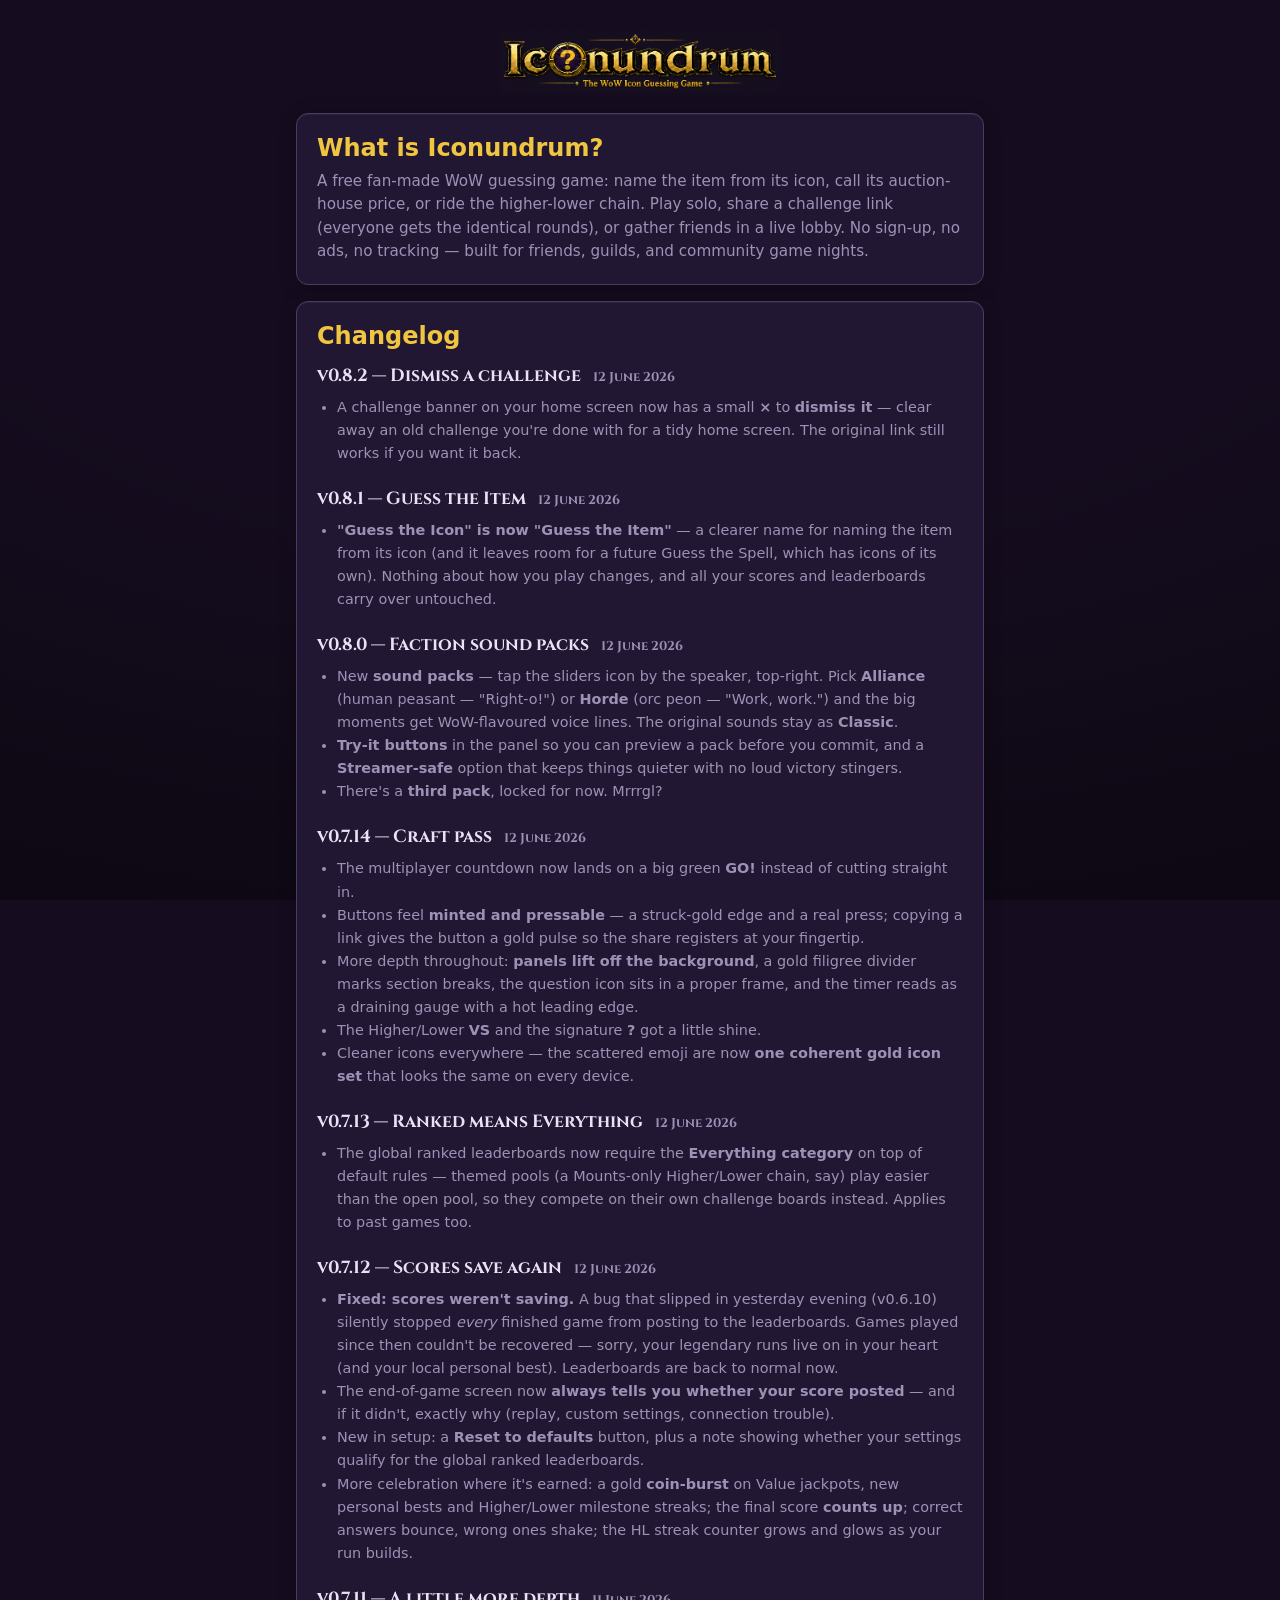
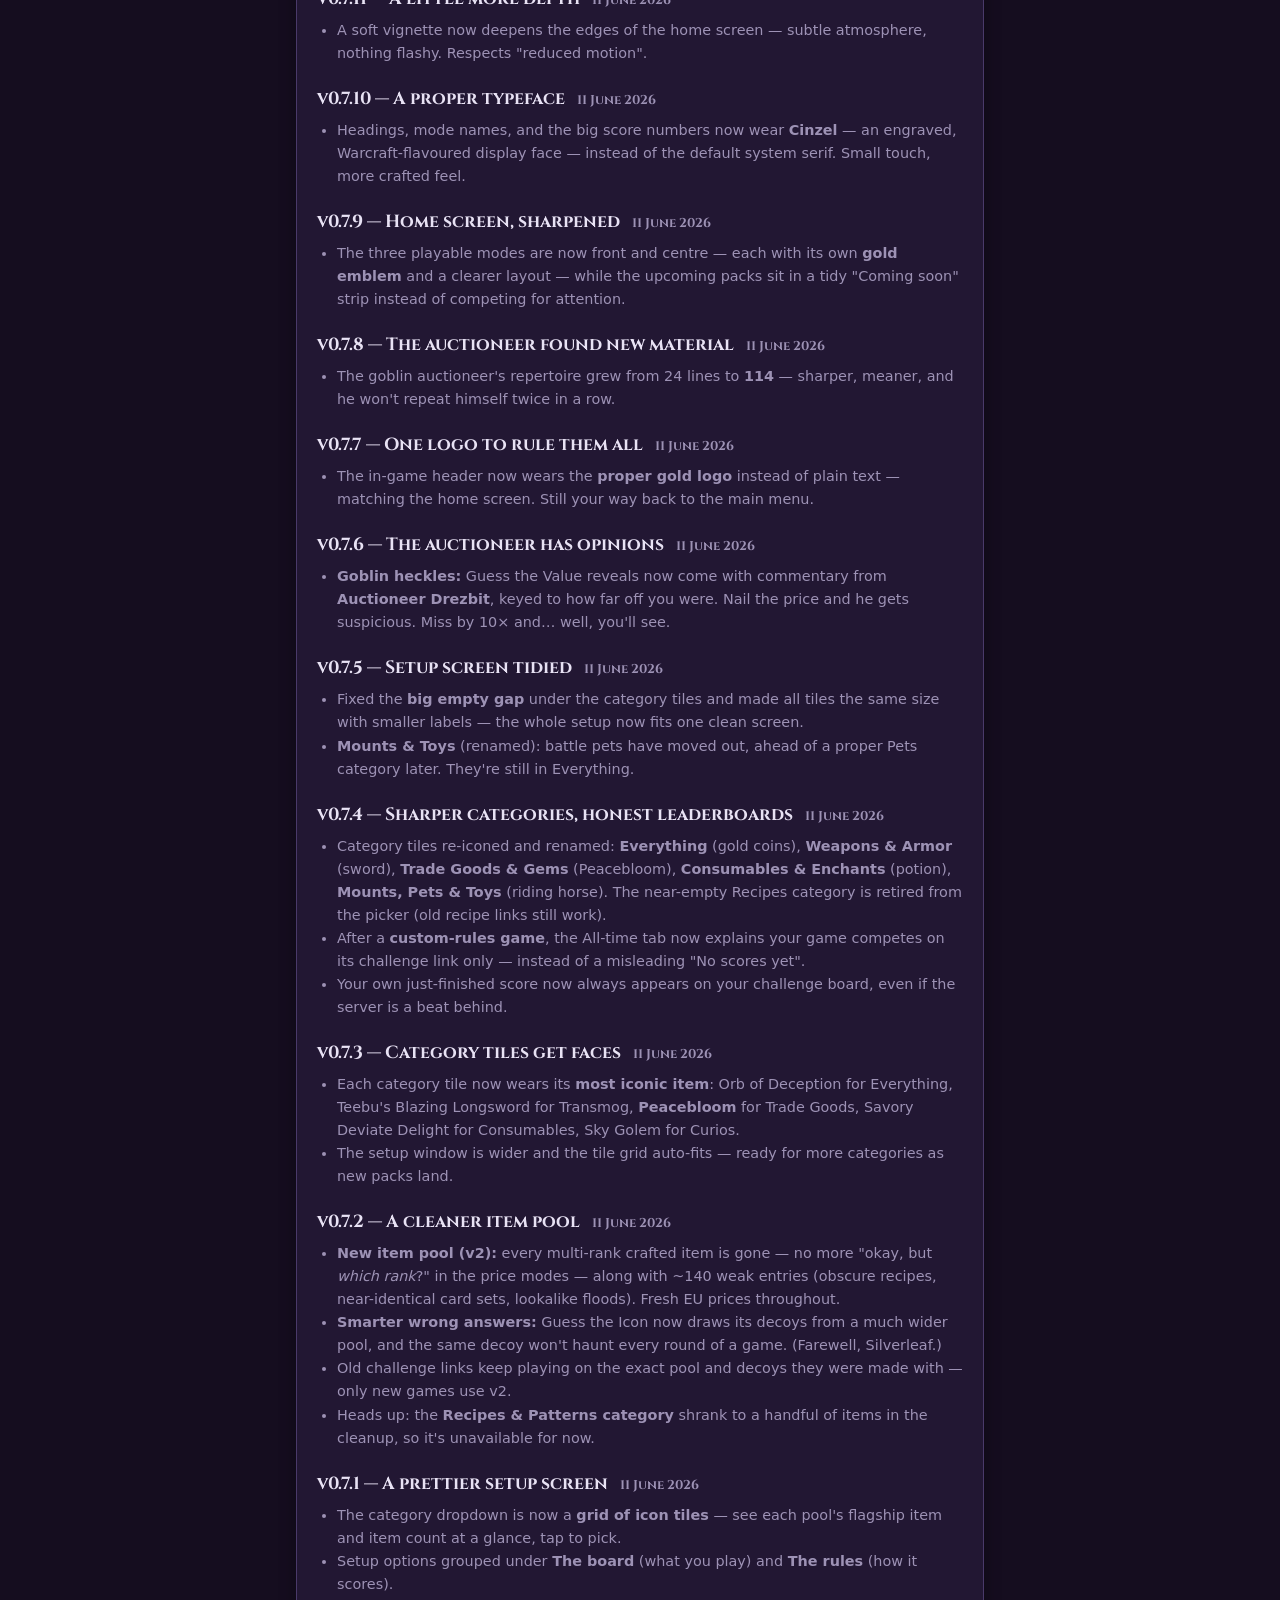
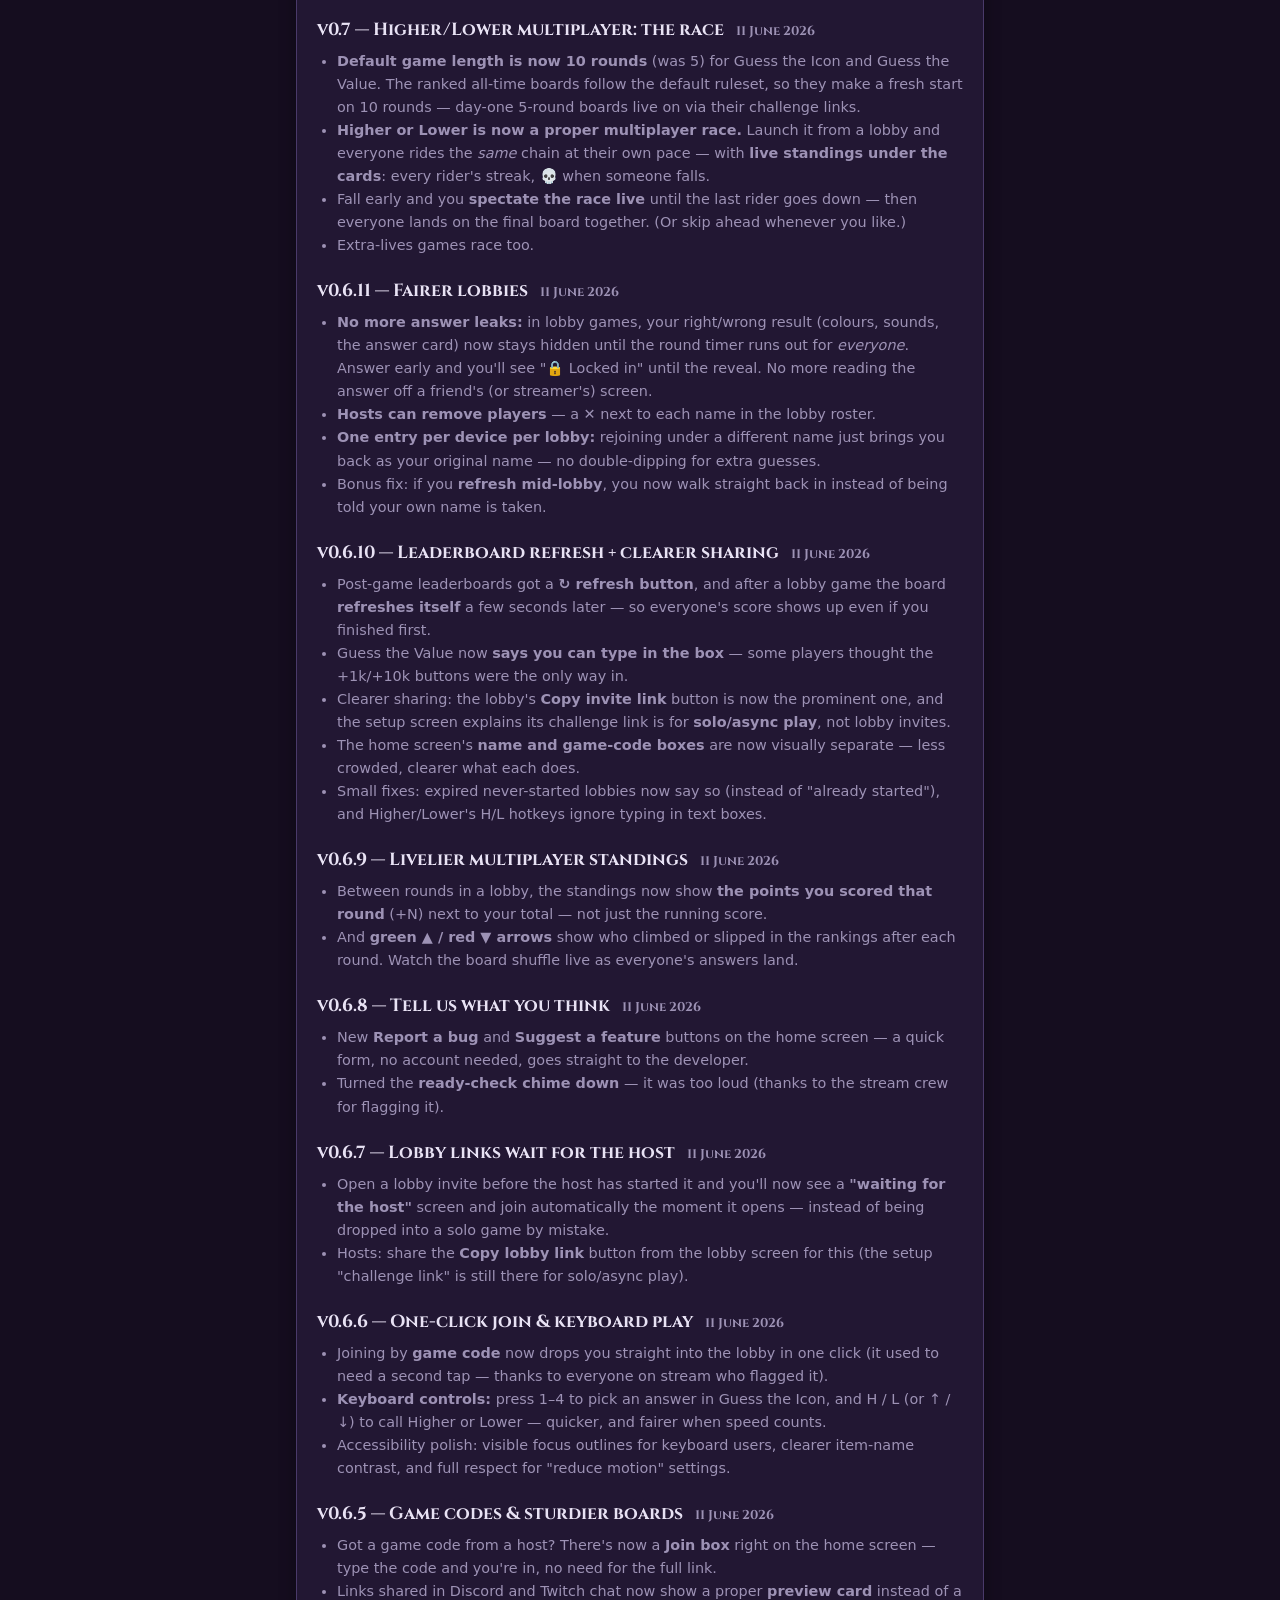
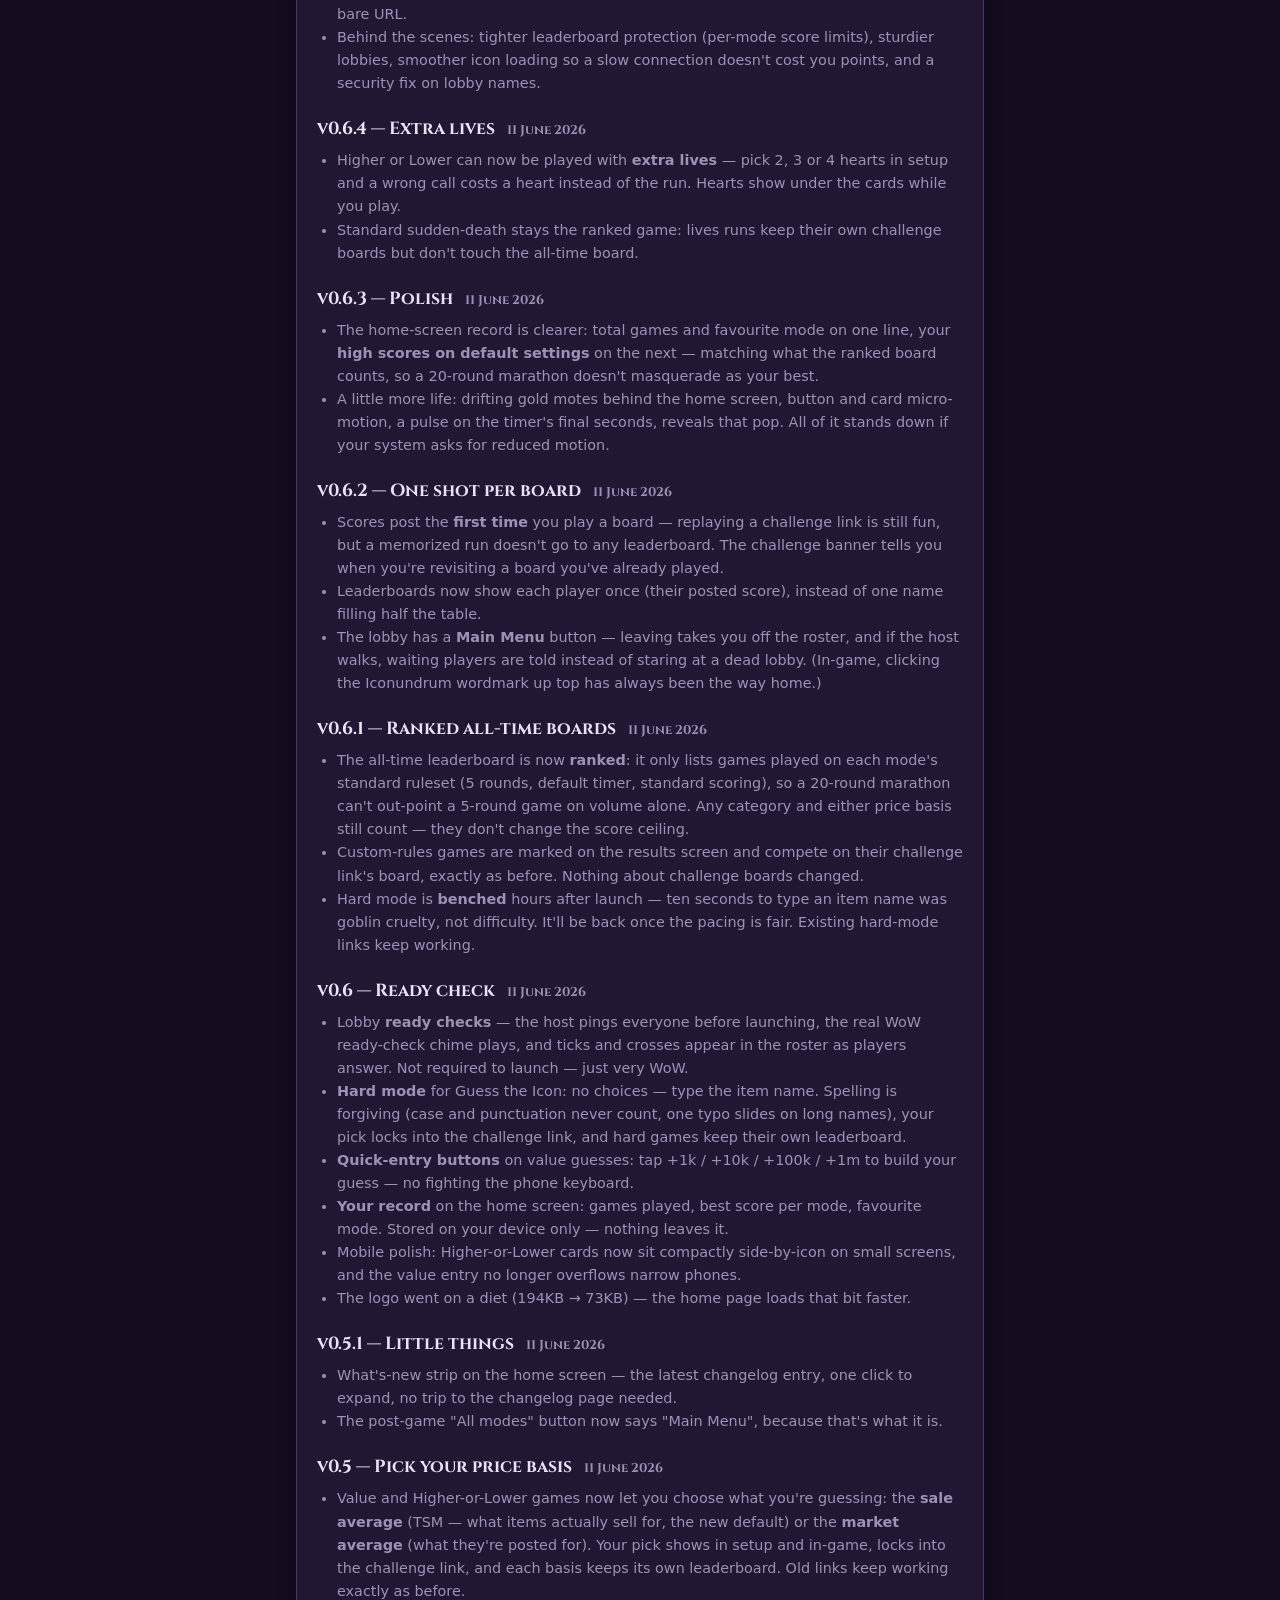
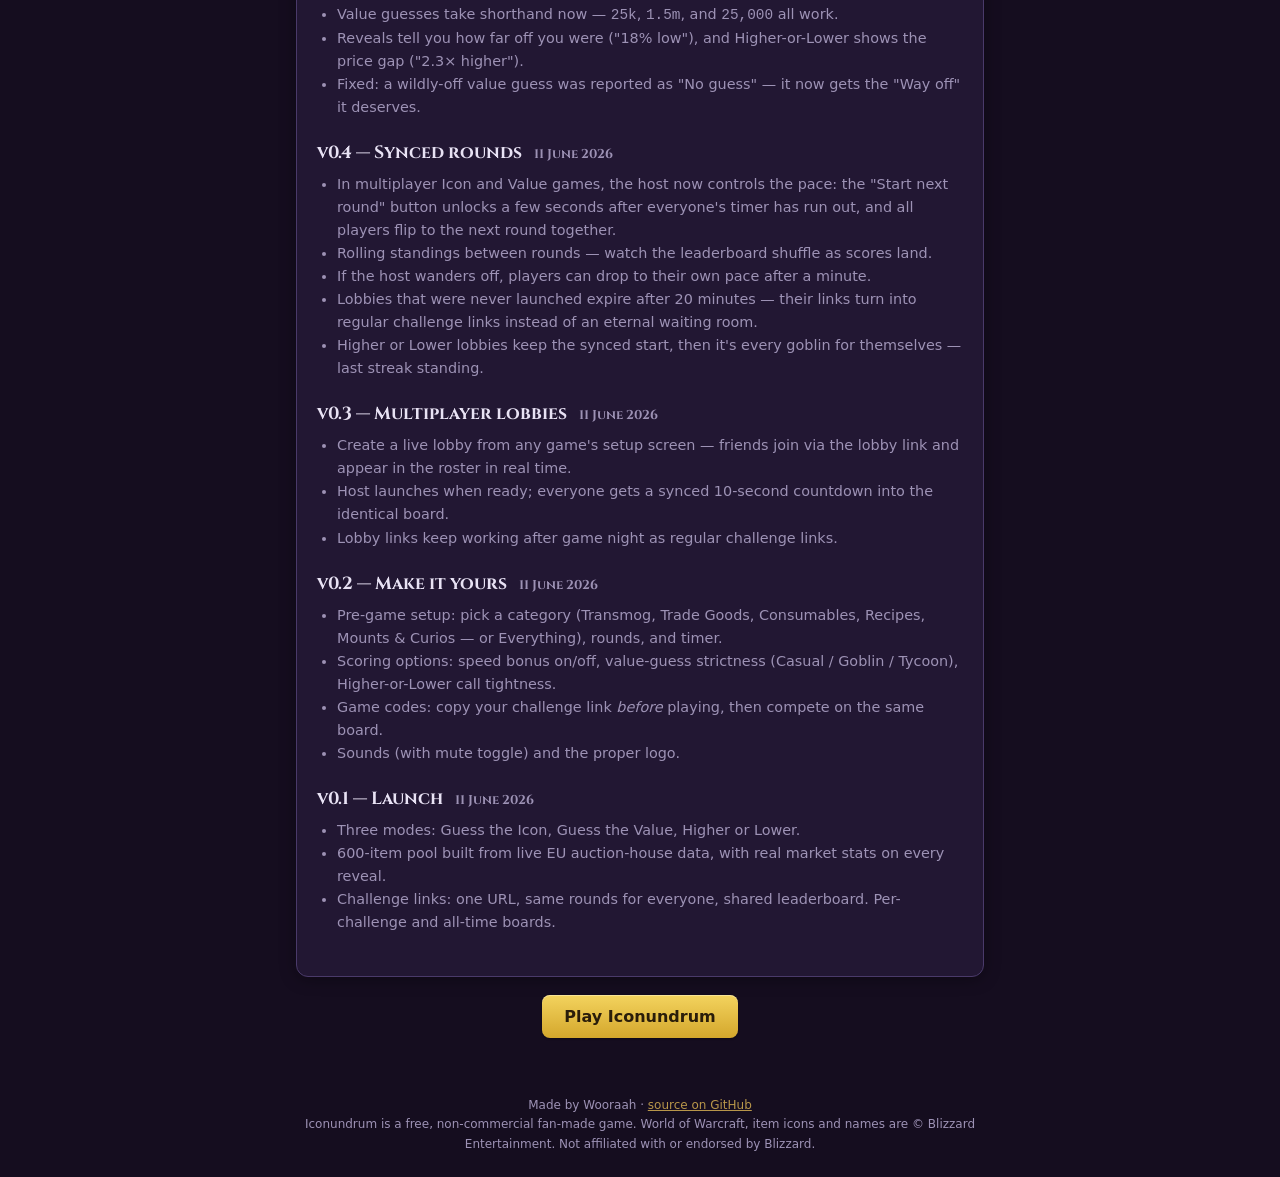
==== commit 4a8a8e63: "v0.8.2: dismiss an old challenge from the home screen (F52) Add a ✕ to the solo challenge banner — d" ====
--- a/changelog.html
+++ b/changelog.html
@@ -29,6 +29,13 @@
       <h2 style="color:var(--gold); margin-bottom:14px">Changelog</h2>
 
       <div class="cl-entry">
+        <h3>v0.8.2 — Dismiss a challenge <span class="cl-date">12 June 2026</span></h3>
+        <ul>
+          <li>A challenge banner on your home screen now has a small <b>×</b> to <b>dismiss it</b> — clear away an old challenge you're done with for a tidy home screen. The original link still works if you want it back.</li>
+        </ul>
+      </div>
+
+      <div class="cl-entry">
         <h3>v0.8.1 — Guess the Item <span class="cl-date">12 June 2026</span></h3>
         <ul>
           <li><b>"Guess the Icon" is now "Guess the Item"</b> — a clearer name for naming the item from its icon (and it leaves room for a future Guess the Spell, which has icons of its own). Nothing about how you play changes, and all your scores and leaderboards carry over untouched.</li>
--- a/css/style.css
+++ b/css/style.css
@@ -450,8 +450,15 @@
 .notice {
   background: rgba(240, 198, 64, .08); border: 1px solid var(--gold-dim);
   border-radius: 8px; padding: 10px 14px; font-size: .85rem; color: var(--text-dim);
-  margin-bottom: 14px;
-}
+  margin-bottom: 14px; position: relative;
+}
+.notice.has-dismiss { padding-right: 32px; }
+.notice-dismiss {
+  position: absolute; top: 6px; right: 8px; background: none;
+  border: 1px solid transparent; border-radius: 6px; color: var(--text-dim);
+  padding: 0 7px; cursor: pointer; font-size: .85rem; line-height: 1.5;
+}
+.notice-dismiss:hover { color: var(--gold); border-color: var(--gold-dim); }
 
 /* ---- Logo ---- */
 /* default z-index keeps the logo banner below the coin (z-index:1) so the coin
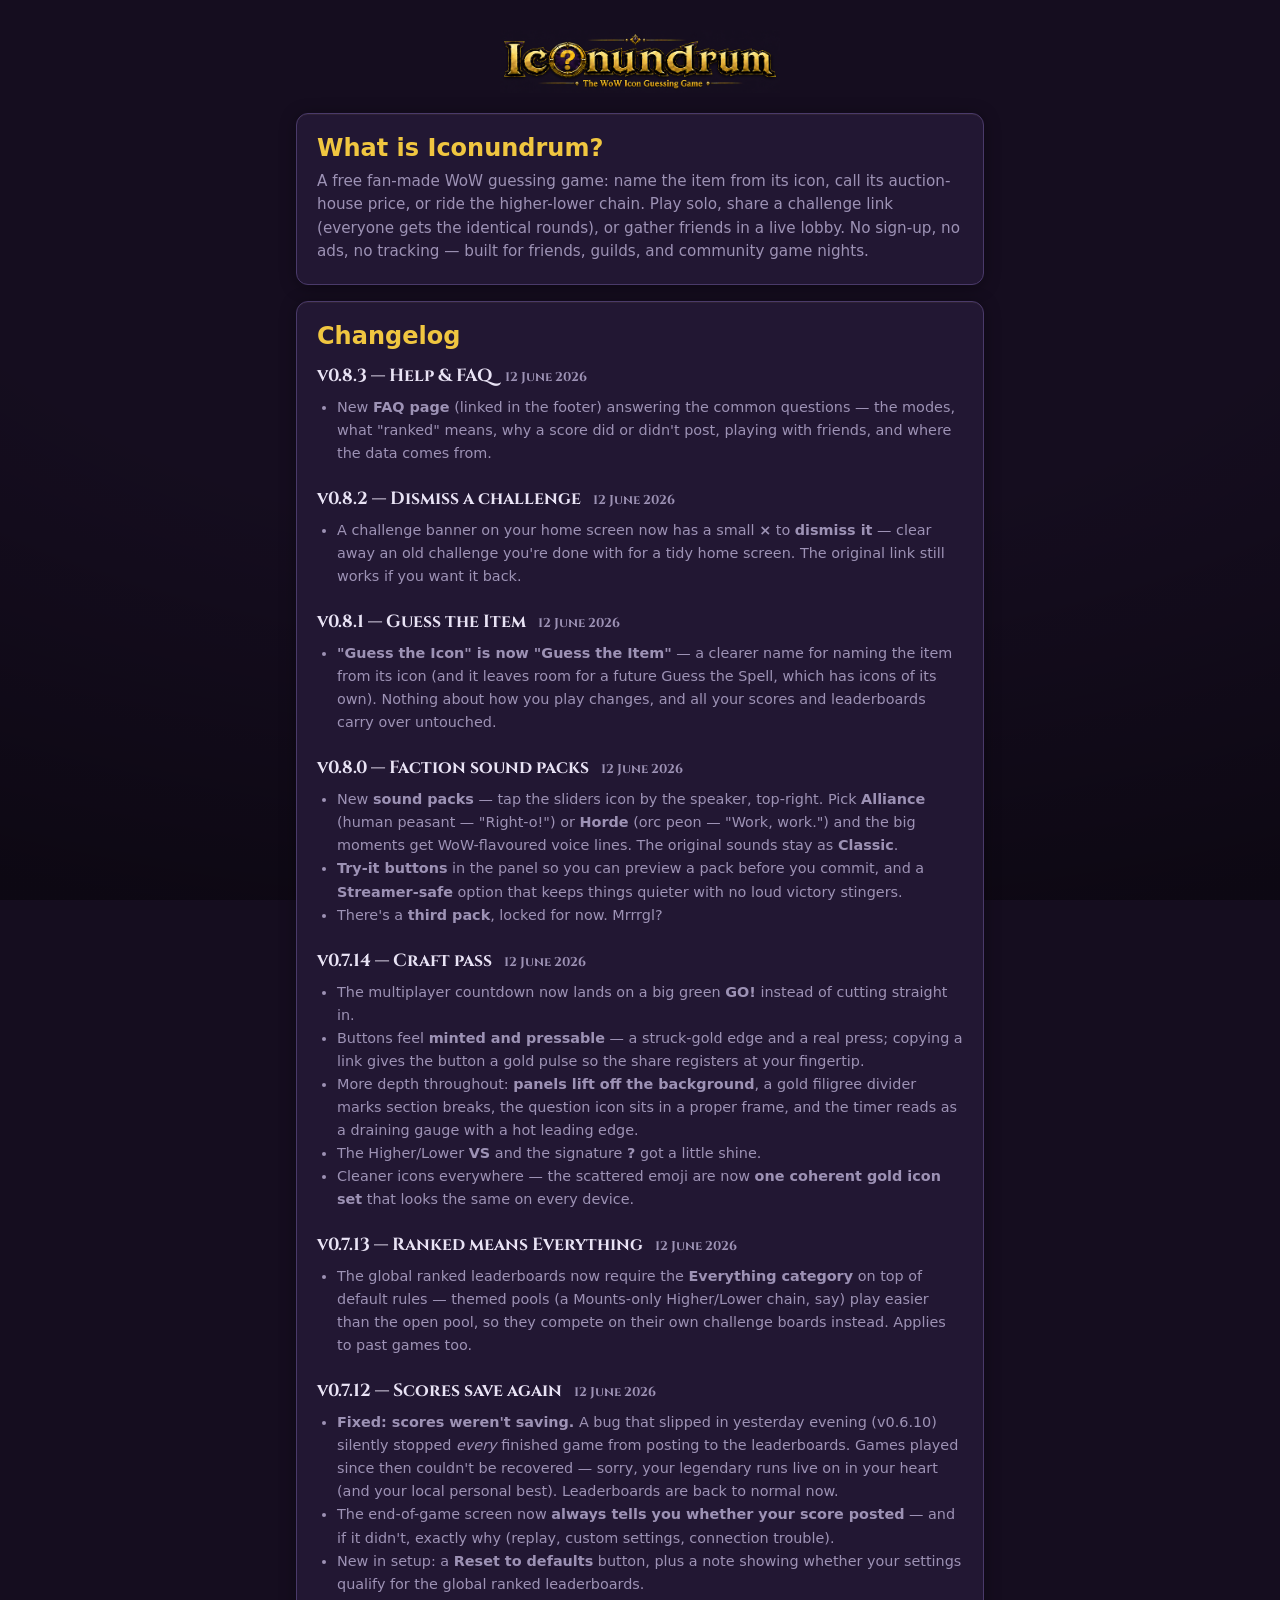
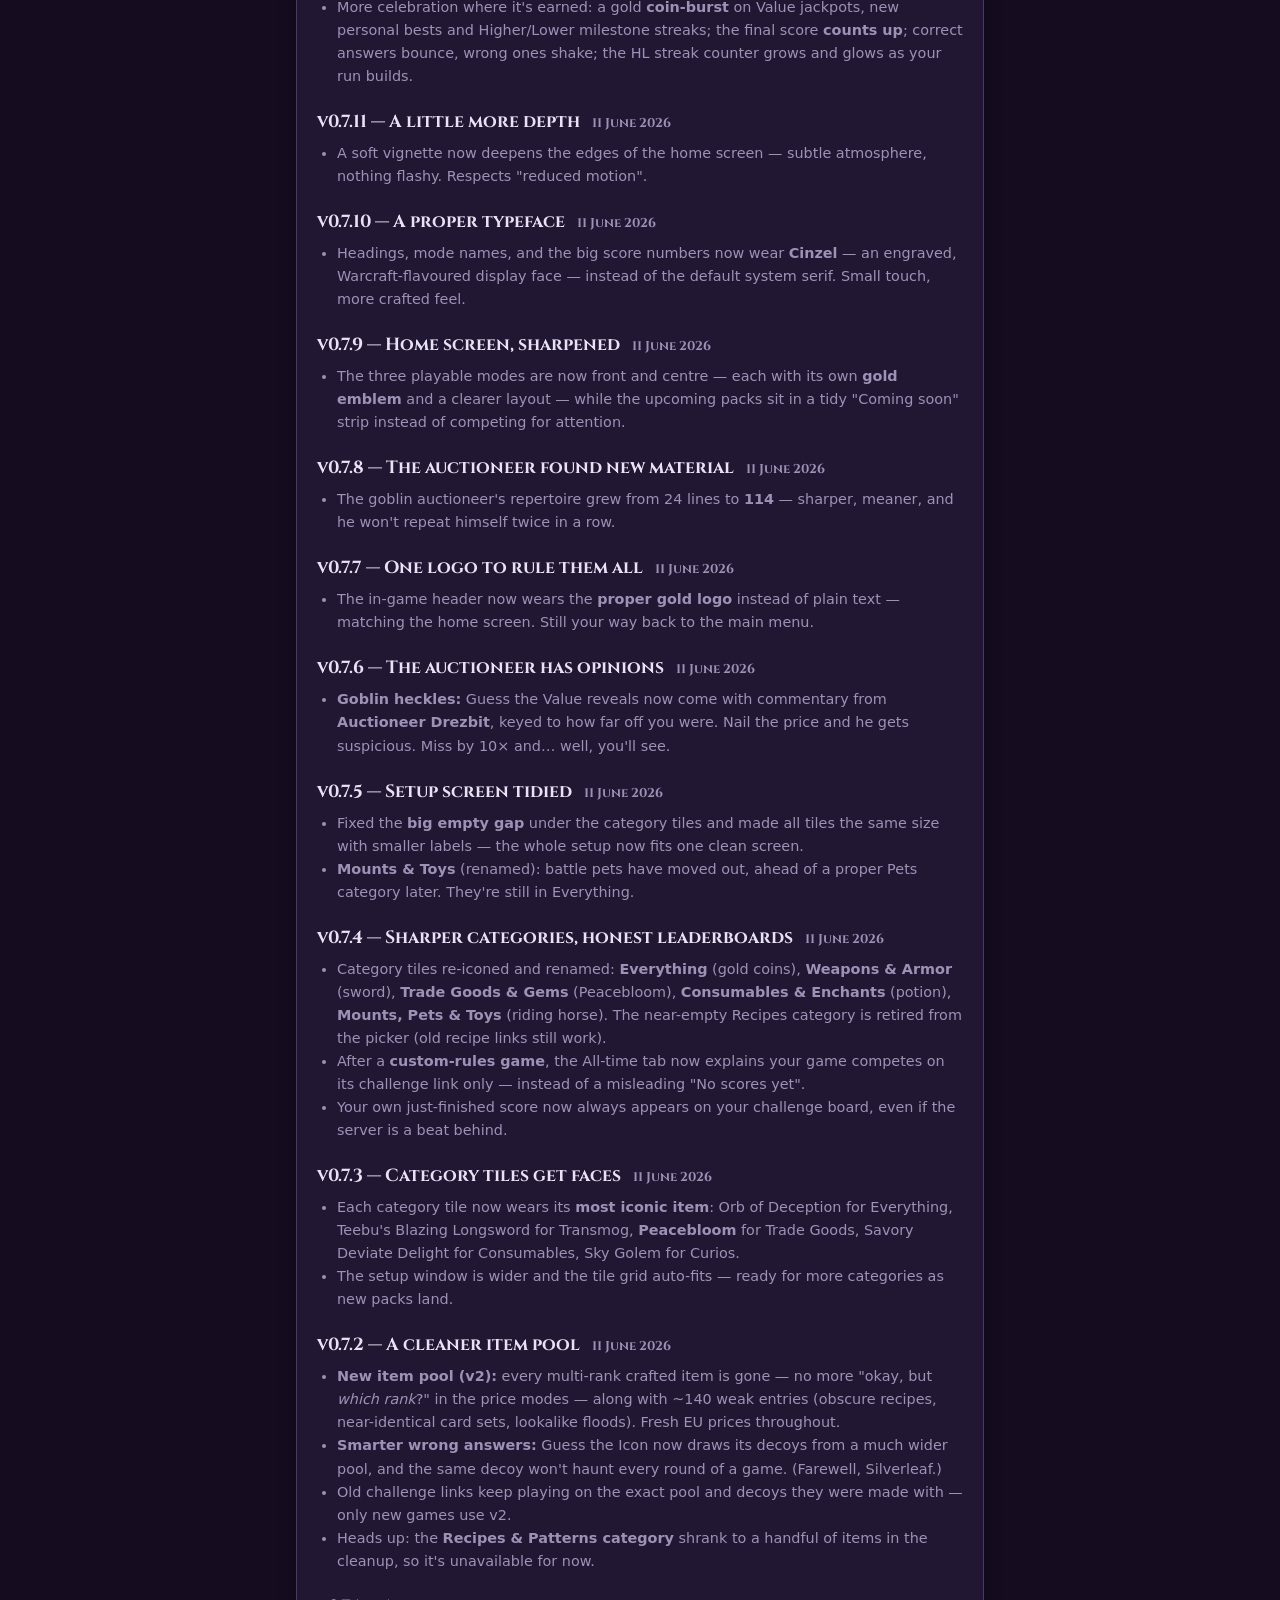
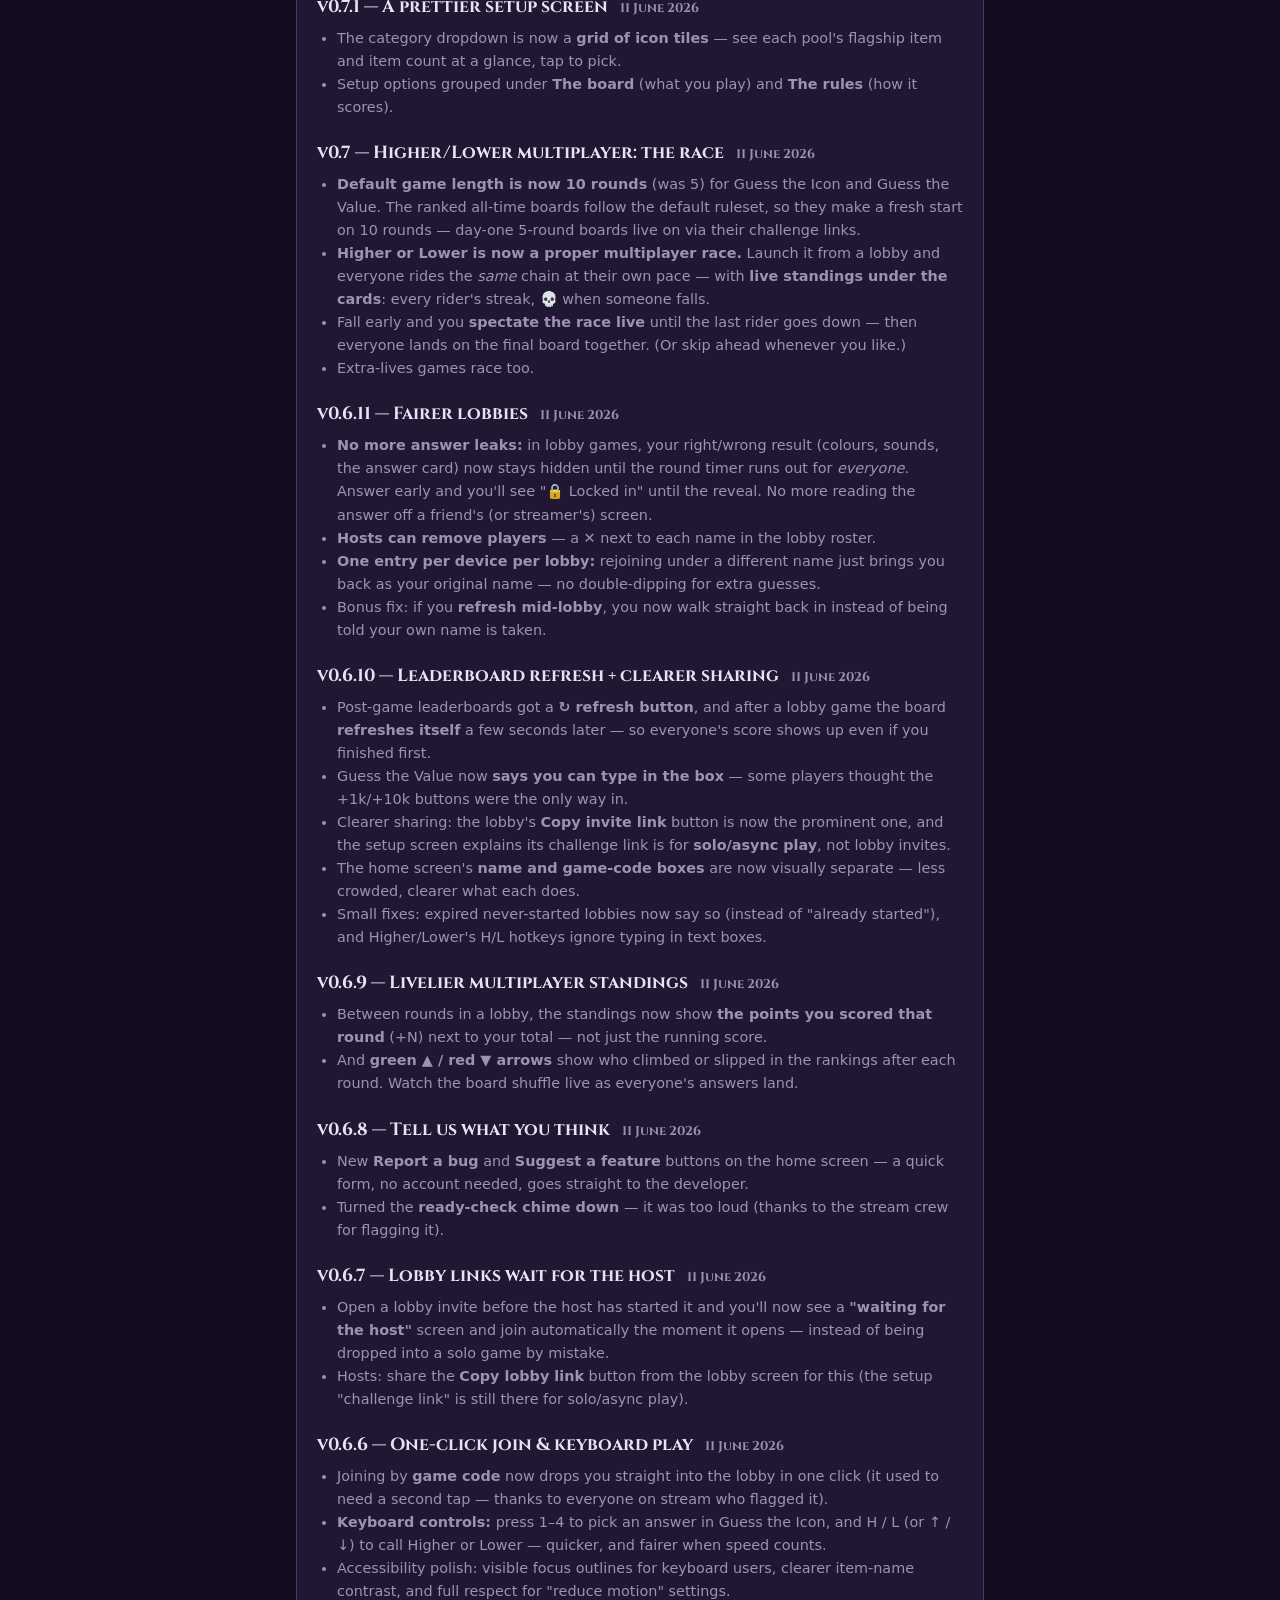
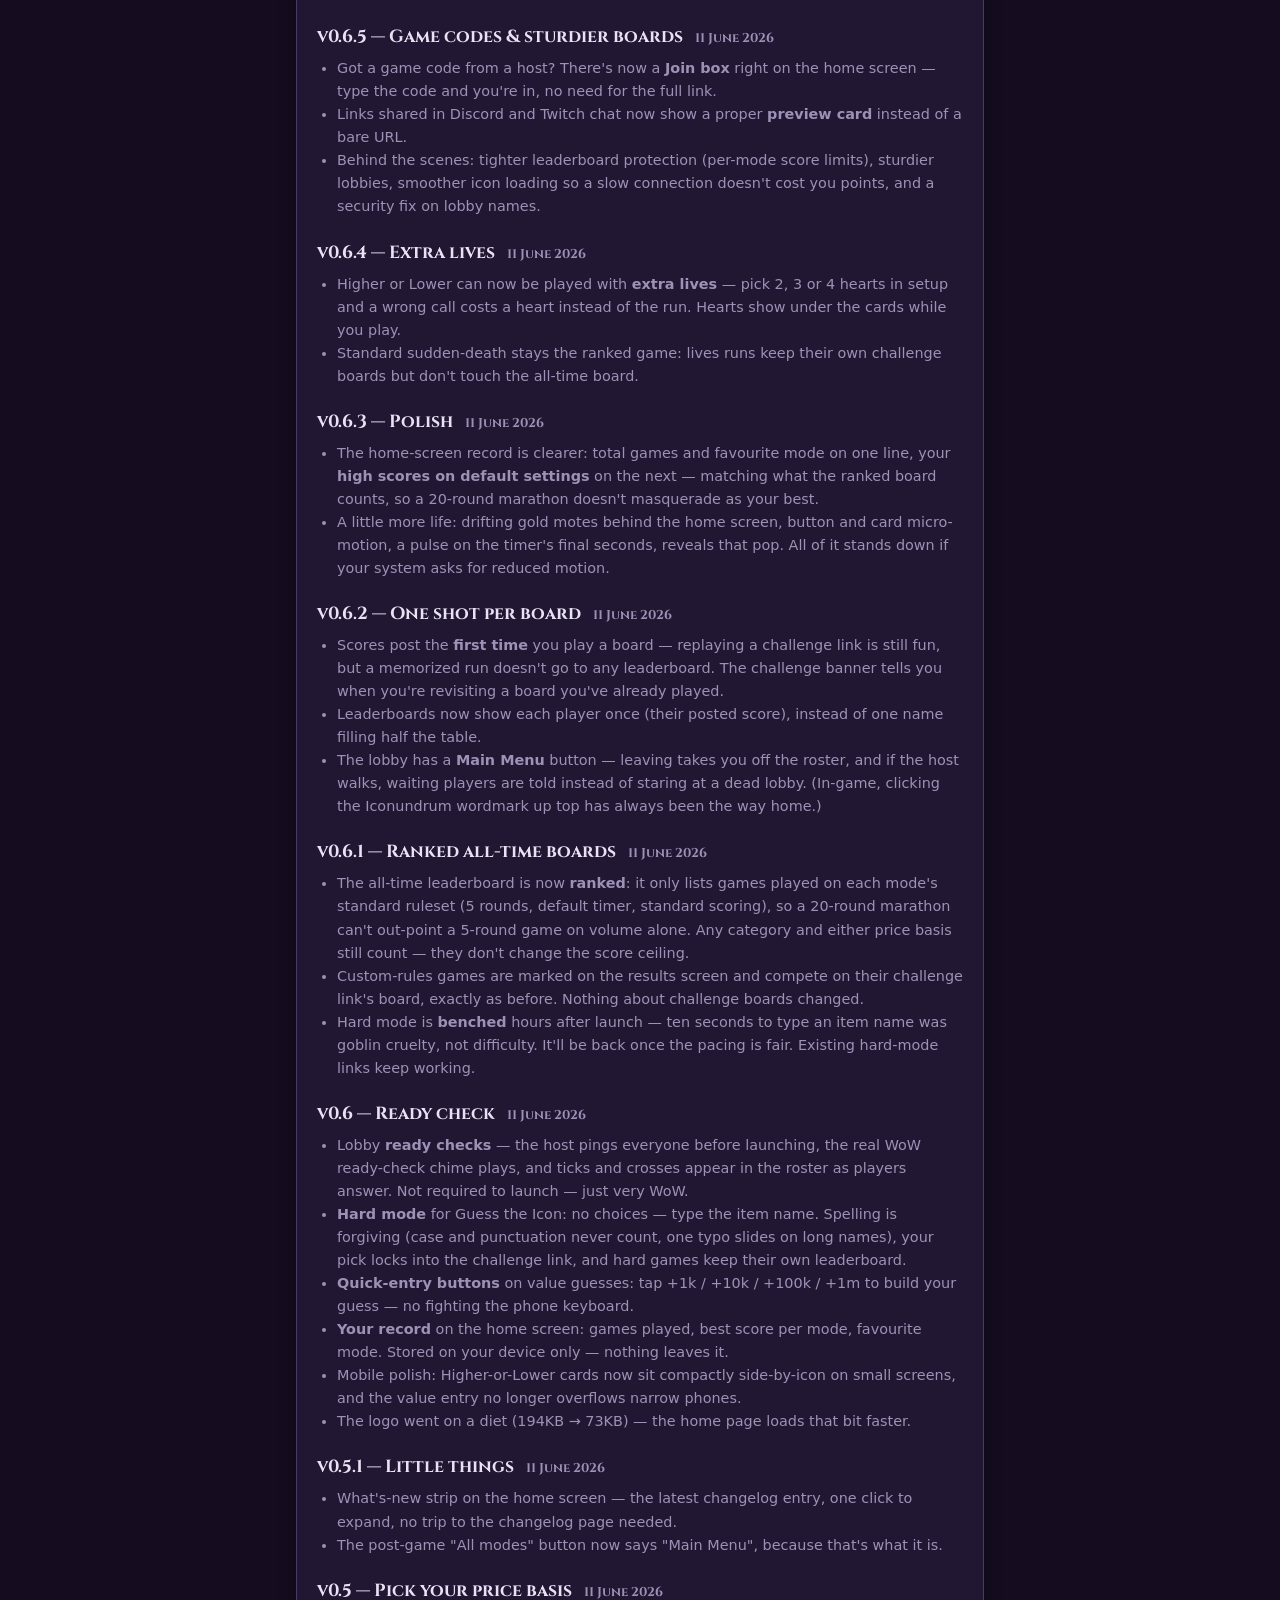
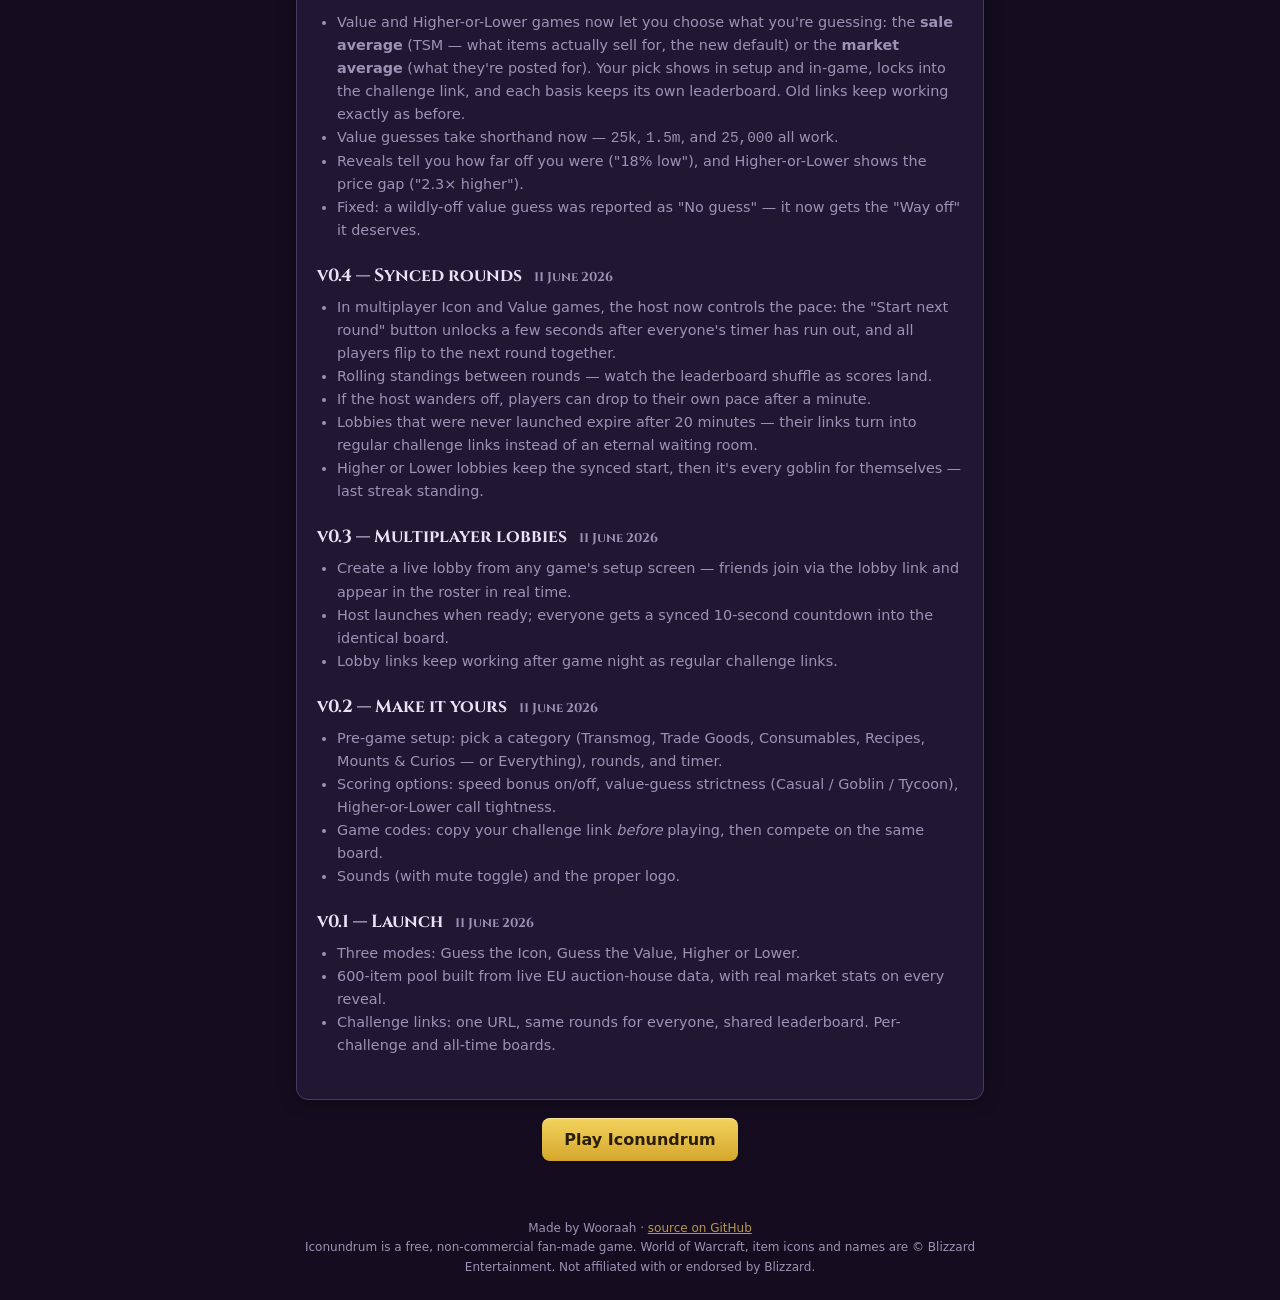
==== commit cebd8092: "v0.8.3: add an FAQ page (F57) + tidy redundant home line New faq.html linked from the footer — modes" ====
--- a/changelog.html
+++ b/changelog.html
@@ -29,6 +29,13 @@
       <h2 style="color:var(--gold); margin-bottom:14px">Changelog</h2>
 
       <div class="cl-entry">
+        <h3>v0.8.3 — Help &amp; FAQ <span class="cl-date">12 June 2026</span></h3>
+        <ul>
+          <li>New <b>FAQ page</b> (linked in the footer) answering the common questions — the modes, what "ranked" means, why a score did or didn't post, playing with friends, and where the data comes from.</li>
+        </ul>
+      </div>
+
+      <div class="cl-entry">
         <h3>v0.8.2 — Dismiss a challenge <span class="cl-date">12 June 2026</span></h3>
         <ul>
           <li>A challenge banner on your home screen now has a small <b>×</b> to <b>dismiss it</b> — clear away an old challenge you're done with for a tidy home screen. The original link still works if you want it back.</li>
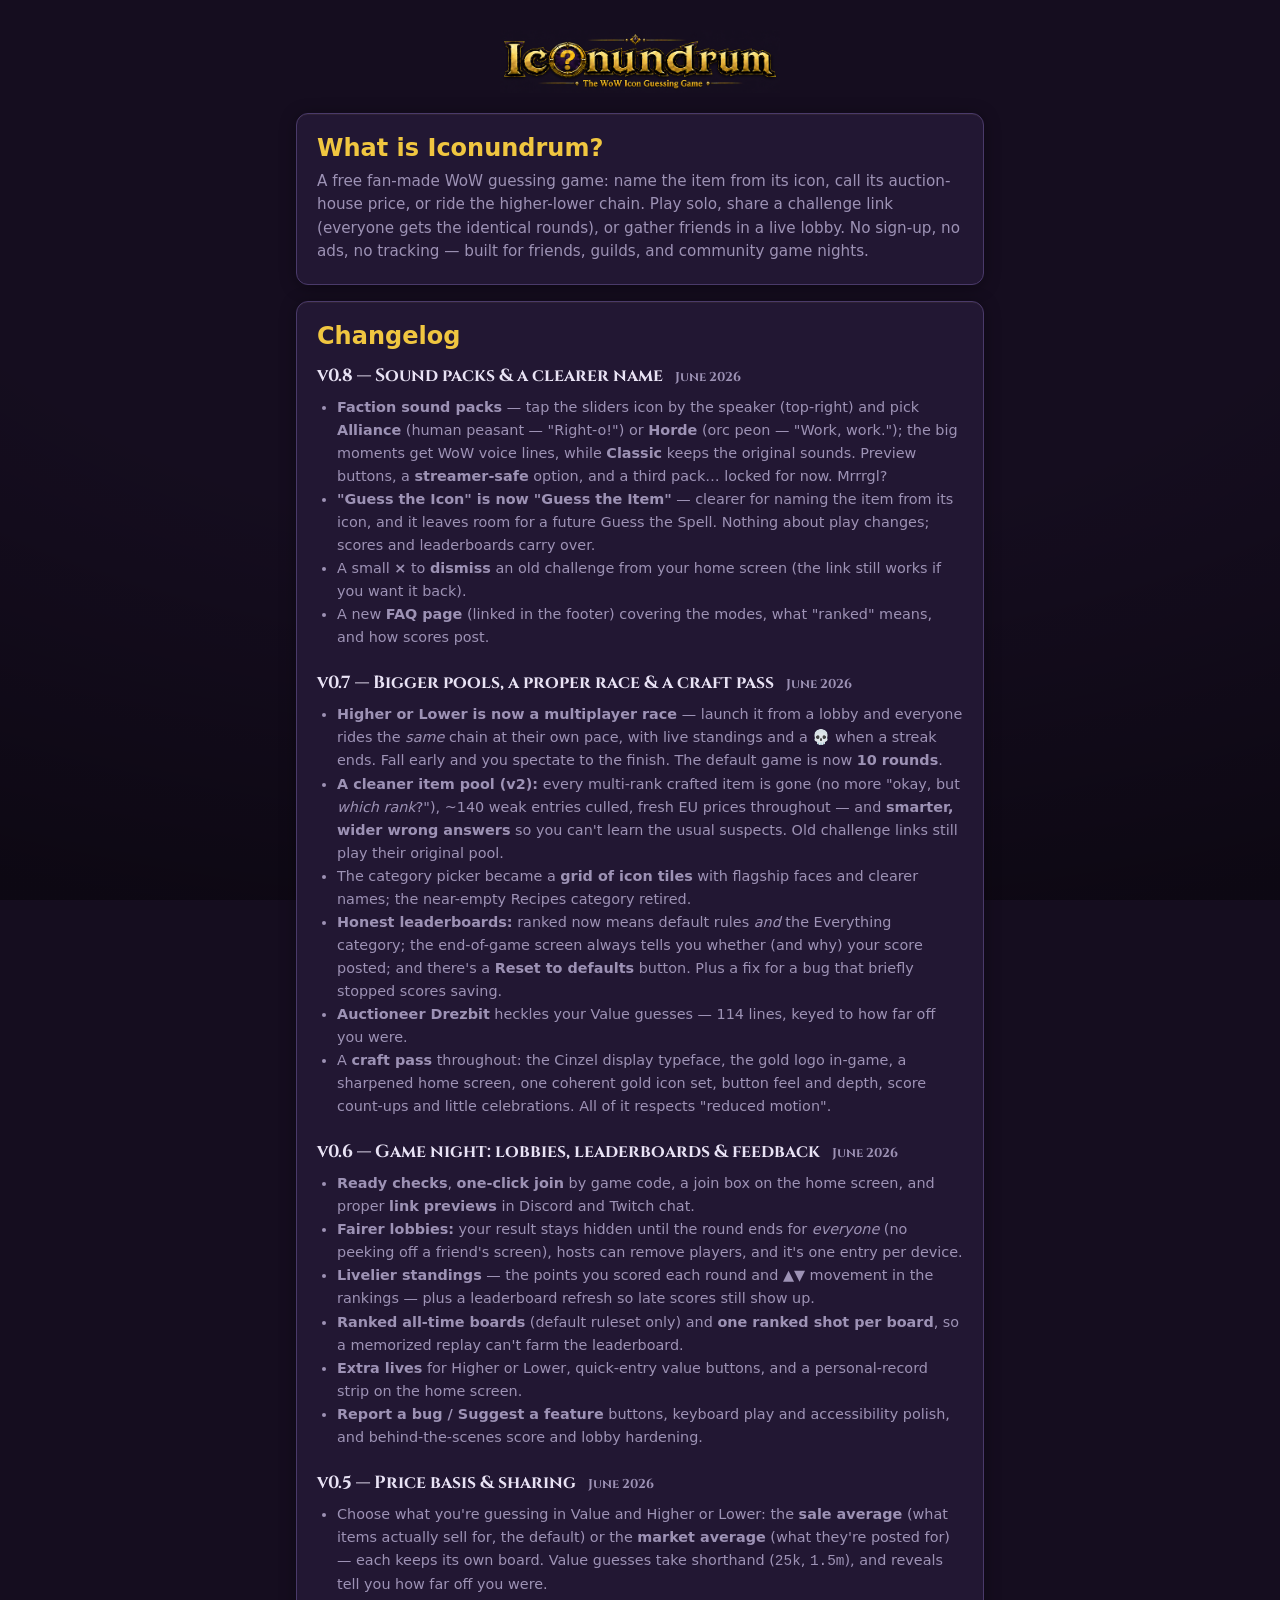
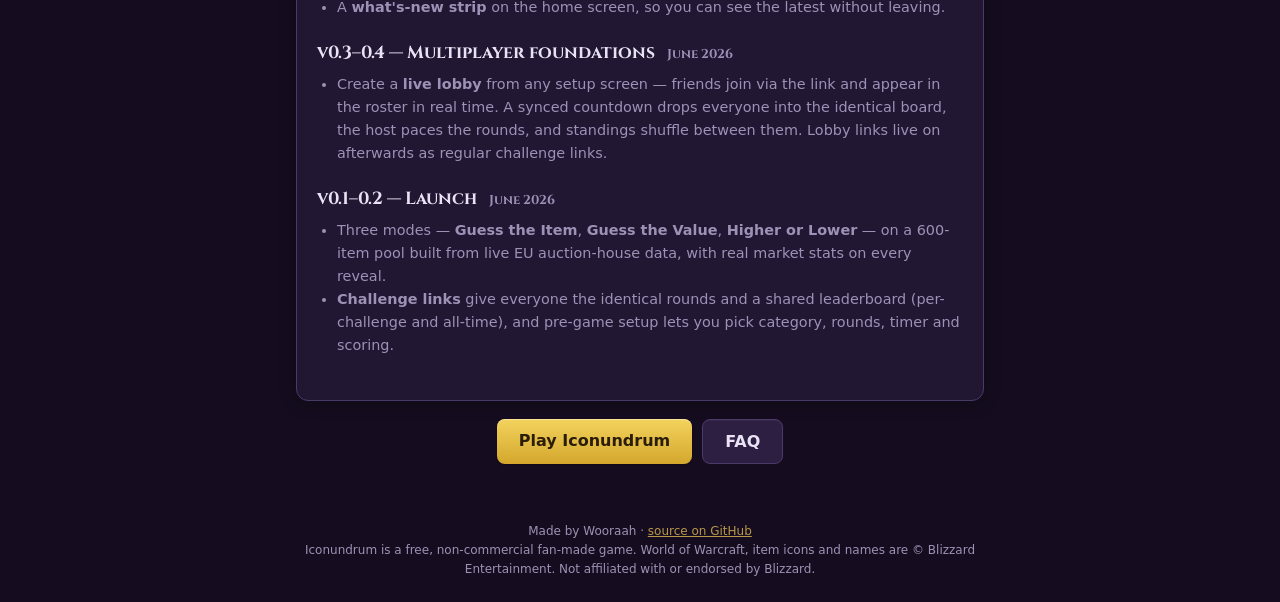
==== commit 83f4fd0d: "Changelog: consolidate ~37 point-releases into 6 themed batches Collapse the per-patch entries (v0.1" ====
--- a/changelog.html
+++ b/changelog.html
@@ -4,7 +4,7 @@
   <meta charset="UTF-8">
   <meta name="viewport" content="width=device-width, initial-scale=1.0">
   <title>Changelog — Iconundrum</title>
-  <meta name="description" content="What's new in Iconundrum, the WoW icon guessing game.">
+  <meta name="description" content="What's new in Iconundrum, the WoW item guessing game.">
   <link rel="icon" href="data:image/svg+xml,<svg xmlns='http://www.w3.org/2000/svg' viewBox='0 0 100 100'><rect width='100' height='100' rx='18' fill='%23221733'/><text x='50' y='72' font-size='64' text-anchor='middle' fill='%23f0c640' font-family='Georgia'>%3F</text></svg>">
   <link rel="stylesheet" href="css/style.css">
 </head>
@@ -29,327 +29,66 @@
       <h2 style="color:var(--gold); margin-bottom:14px">Changelog</h2>
 
       <div class="cl-entry">
-        <h3>v0.8.3 — Help &amp; FAQ <span class="cl-date">12 June 2026</span></h3>
+        <h3>v0.8 — Sound packs &amp; a clearer name <span class="cl-date">June 2026</span></h3>
         <ul>
-          <li>New <b>FAQ page</b> (linked in the footer) answering the common questions — the modes, what "ranked" means, why a score did or didn't post, playing with friends, and where the data comes from.</li>
+          <li><b>Faction sound packs</b> — tap the sliders icon by the speaker (top-right) and pick <b>Alliance</b> (human peasant — "Right-o!") or <b>Horde</b> (orc peon — "Work, work."); the big moments get WoW voice lines, while <b>Classic</b> keeps the original sounds. Preview buttons, a <b>streamer-safe</b> option, and a third pack… locked for now. Mrrrgl?</li>
+          <li><b>"Guess the Icon" is now "Guess the Item"</b> — clearer for naming the item from its icon, and it leaves room for a future Guess the Spell. Nothing about play changes; scores and leaderboards carry over.</li>
+          <li>A small <b>×</b> to <b>dismiss</b> an old challenge from your home screen (the link still works if you want it back).</li>
+          <li>A new <b>FAQ page</b> (linked in the footer) covering the modes, what "ranked" means, and how scores post.</li>
         </ul>
       </div>
 
       <div class="cl-entry">
-        <h3>v0.8.2 — Dismiss a challenge <span class="cl-date">12 June 2026</span></h3>
+        <h3>v0.7 — Bigger pools, a proper race &amp; a craft pass <span class="cl-date">June 2026</span></h3>
         <ul>
-          <li>A challenge banner on your home screen now has a small <b>×</b> to <b>dismiss it</b> — clear away an old challenge you're done with for a tidy home screen. The original link still works if you want it back.</li>
+          <li><b>Higher or Lower is now a multiplayer race</b> — launch it from a lobby and everyone rides the <em>same</em> chain at their own pace, with live standings and a 💀 when a streak ends. Fall early and you spectate to the finish. The default game is now <b>10 rounds</b>.</li>
+          <li><b>A cleaner item pool (v2):</b> every multi-rank crafted item is gone (no more "okay, but <em>which rank</em>?"), ~140 weak entries culled, fresh EU prices throughout — and <b>smarter, wider wrong answers</b> so you can't learn the usual suspects. Old challenge links still play their original pool.</li>
+          <li>The category picker became a <b>grid of icon tiles</b> with flagship faces and clearer names; the near-empty Recipes category retired.</li>
+          <li><b>Honest leaderboards:</b> ranked now means default rules <em>and</em> the Everything category; the end-of-game screen always tells you whether (and why) your score posted; and there's a <b>Reset to defaults</b> button. Plus a fix for a bug that briefly stopped scores saving.</li>
+          <li><b>Auctioneer Drezbit</b> heckles your Value guesses — 114 lines, keyed to how far off you were.</li>
+          <li>A <b>craft pass</b> throughout: the Cinzel display typeface, the gold logo in-game, a sharpened home screen, one coherent gold icon set, button feel and depth, score count-ups and little celebrations. All of it respects "reduced motion".</li>
         </ul>
       </div>
 
       <div class="cl-entry">
-        <h3>v0.8.1 — Guess the Item <span class="cl-date">12 June 2026</span></h3>
+        <h3>v0.6 — Game night: lobbies, leaderboards &amp; feedback <span class="cl-date">June 2026</span></h3>
         <ul>
-          <li><b>"Guess the Icon" is now "Guess the Item"</b> — a clearer name for naming the item from its icon (and it leaves room for a future Guess the Spell, which has icons of its own). Nothing about how you play changes, and all your scores and leaderboards carry over untouched.</li>
+          <li><b>Ready checks</b>, <b>one-click join</b> by game code, a join box on the home screen, and proper <b>link previews</b> in Discord and Twitch chat.</li>
+          <li><b>Fairer lobbies:</b> your result stays hidden until the round ends for <em>everyone</em> (no peeking off a friend's screen), hosts can remove players, and it's one entry per device.</li>
+          <li><b>Livelier standings</b> — the points you scored each round and ▲▼ movement in the rankings — plus a leaderboard refresh so late scores still show up.</li>
+          <li><b>Ranked all-time boards</b> (default ruleset only) and <b>one ranked shot per board</b>, so a memorized replay can't farm the leaderboard.</li>
+          <li><b>Extra lives</b> for Higher or Lower, quick-entry value buttons, and a personal-record strip on the home screen.</li>
+          <li><b>Report a bug / Suggest a feature</b> buttons, keyboard play and accessibility polish, and behind-the-scenes score and lobby hardening.</li>
         </ul>
       </div>
 
       <div class="cl-entry">
-        <h3>v0.8.0 — Faction sound packs <span class="cl-date">12 June 2026</span></h3>
+        <h3>v0.5 — Price basis &amp; sharing <span class="cl-date">June 2026</span></h3>
         <ul>
-          <li>New <b>sound packs</b> — tap the sliders icon by the speaker, top-right. Pick <b>Alliance</b> (human peasant — "Right-o!") or <b>Horde</b> (orc peon — "Work, work.") and the big moments get WoW-flavoured voice lines. The original sounds stay as <b>Classic</b>.</li>
-          <li><b>Try-it buttons</b> in the panel so you can preview a pack before you commit, and a <b>Streamer-safe</b> option that keeps things quieter with no loud victory stingers.</li>
-          <li>There's a <b>third pack</b>, locked for now. Mrrrgl?</li>
+          <li>Choose what you're guessing in Value and Higher or Lower: the <b>sale average</b> (what items actually sell for, the default) or the <b>market average</b> (what they're posted for) — each keeps its own board. Value guesses take shorthand (<code>25k</code>, <code>1.5m</code>), and reveals tell you how far off you were.</li>
+          <li>A <b>what's-new strip</b> on the home screen, so you can see the latest without leaving.</li>
         </ul>
       </div>
 
       <div class="cl-entry">
-        <h3>v0.7.14 — Craft pass <span class="cl-date">12 June 2026</span></h3>
+        <h3>v0.3–0.4 — Multiplayer foundations <span class="cl-date">June 2026</span></h3>
         <ul>
-          <li>The multiplayer countdown now lands on a big green <b>GO!</b> instead of cutting straight in.</li>
-          <li>Buttons feel <b>minted and pressable</b> — a struck-gold edge and a real press; copying a link gives the button a gold pulse so the share registers at your fingertip.</li>
-          <li>More depth throughout: <b>panels lift off the background</b>, a gold filigree divider marks section breaks, the question icon sits in a proper frame, and the timer reads as a draining gauge with a hot leading edge.</li>
-          <li>The Higher/Lower <b>VS</b> and the signature <b>?</b> got a little shine.</li>
-          <li>Cleaner icons everywhere — the scattered emoji are now <b>one coherent gold icon set</b> that looks the same on every device.</li>
+          <li>Create a <b>live lobby</b> from any setup screen — friends join via the link and appear in the roster in real time. A synced countdown drops everyone into the identical board, the host paces the rounds, and standings shuffle between them. Lobby links live on afterwards as regular challenge links.</li>
         </ul>
       </div>
 
       <div class="cl-entry">
-        <h3>v0.7.13 — Ranked means Everything <span class="cl-date">12 June 2026</span></h3>
+        <h3>v0.1–0.2 — Launch <span class="cl-date">June 2026</span></h3>
         <ul>
-          <li>The global ranked leaderboards now require the <b>Everything category</b> on top of default rules — themed pools (a Mounts-only Higher/Lower chain, say) play easier than the open pool, so they compete on their own challenge boards instead. Applies to past games too.</li>
-        </ul>
-      </div>
-
-      <div class="cl-entry">
-        <h3>v0.7.12 — Scores save again <span class="cl-date">12 June 2026</span></h3>
-        <ul>
-          <li><b>Fixed: scores weren't saving.</b> A bug that slipped in yesterday evening (v0.6.10) silently stopped <em>every</em> finished game from posting to the leaderboards. Games played since then couldn't be recovered — sorry, your legendary runs live on in your heart (and your local personal best). Leaderboards are back to normal now.</li>
-          <li>The end-of-game screen now <b>always tells you whether your score posted</b> — and if it didn't, exactly why (replay, custom settings, connection trouble).</li>
-          <li>New in setup: a <b>Reset to defaults</b> button, plus a note showing whether your settings qualify for the global ranked leaderboards.</li>
-          <li>More celebration where it's earned: a gold <b>coin-burst</b> on Value jackpots, new personal bests and Higher/Lower milestone streaks; the final score <b>counts up</b>; correct answers bounce, wrong ones shake; the HL streak counter grows and glows as your run builds.</li>
-        </ul>
-      </div>
-
-      <div class="cl-entry">
-        <h3>v0.7.11 — A little more depth <span class="cl-date">11 June 2026</span></h3>
-        <ul>
-          <li>A soft vignette now deepens the edges of the home screen — subtle atmosphere, nothing flashy. Respects "reduced motion".</li>
-        </ul>
-      </div>
-
-      <div class="cl-entry">
-        <h3>v0.7.10 — A proper typeface <span class="cl-date">11 June 2026</span></h3>
-        <ul>
-          <li>Headings, mode names, and the big score numbers now wear <b>Cinzel</b> — an engraved, Warcraft-flavoured display face — instead of the default system serif. Small touch, more crafted feel.</li>
-        </ul>
-      </div>
-
-      <div class="cl-entry">
-        <h3>v0.7.9 — Home screen, sharpened <span class="cl-date">11 June 2026</span></h3>
-        <ul>
-          <li>The three playable modes are now front and centre — each with its own <b>gold emblem</b> and a clearer layout — while the upcoming packs sit in a tidy "Coming soon" strip instead of competing for attention.</li>
-        </ul>
-      </div>
-
-      <div class="cl-entry">
-        <h3>v0.7.8 — The auctioneer found new material <span class="cl-date">11 June 2026</span></h3>
-        <ul>
-          <li>The goblin auctioneer's repertoire grew from 24 lines to <b>114</b> — sharper, meaner, and he won't repeat himself twice in a row.</li>
-        </ul>
-      </div>
-
-      <div class="cl-entry">
-        <h3>v0.7.7 — One logo to rule them all <span class="cl-date">11 June 2026</span></h3>
-        <ul>
-          <li>The in-game header now wears the <b>proper gold logo</b> instead of plain text — matching the home screen. Still your way back to the main menu.</li>
-        </ul>
-      </div>
-
-      <div class="cl-entry">
-        <h3>v0.7.6 — The auctioneer has opinions <span class="cl-date">11 June 2026</span></h3>
-        <ul>
-          <li><b>Goblin heckles:</b> Guess the Value reveals now come with commentary from <b>Auctioneer Drezbit</b>, keyed to how far off you were. Nail the price and he gets suspicious. Miss by 10× and… well, you'll see.</li>
-        </ul>
-      </div>
-
-      <div class="cl-entry">
-        <h3>v0.7.5 — Setup screen tidied <span class="cl-date">11 June 2026</span></h3>
-        <ul>
-          <li>Fixed the <b>big empty gap</b> under the category tiles and made all tiles the same size with smaller labels — the whole setup now fits one clean screen.</li>
-          <li><b>Mounts & Toys</b> (renamed): battle pets have moved out, ahead of a proper Pets category later. They're still in Everything.</li>
-        </ul>
-      </div>
-
-      <div class="cl-entry">
-        <h3>v0.7.4 — Sharper categories, honest leaderboards <span class="cl-date">11 June 2026</span></h3>
-        <ul>
-          <li>Category tiles re-iconed and renamed: <b>Everything</b> (gold coins), <b>Weapons & Armor</b> (sword), <b>Trade Goods & Gems</b> (Peacebloom), <b>Consumables & Enchants</b> (potion), <b>Mounts, Pets & Toys</b> (riding horse). The near-empty Recipes category is retired from the picker (old recipe links still work).</li>
-          <li>After a <b>custom-rules game</b>, the All-time tab now explains your game competes on its challenge link only — instead of a misleading "No scores yet".</li>
-          <li>Your own just-finished score now always appears on your challenge board, even if the server is a beat behind.</li>
-        </ul>
-      </div>
-
-      <div class="cl-entry">
-        <h3>v0.7.3 — Category tiles get faces <span class="cl-date">11 June 2026</span></h3>
-        <ul>
-          <li>Each category tile now wears its <b>most iconic item</b>: Orb of Deception for Everything, Teebu's Blazing Longsword for Transmog, <b>Peacebloom</b> for Trade Goods, Savory Deviate Delight for Consumables, Sky Golem for Curios.</li>
-          <li>The setup window is wider and the tile grid auto-fits — ready for more categories as new packs land.</li>
-        </ul>
-      </div>
-
-      <div class="cl-entry">
-        <h3>v0.7.2 — A cleaner item pool <span class="cl-date">11 June 2026</span></h3>
-        <ul>
-          <li><b>New item pool (v2):</b> every multi-rank crafted item is gone — no more "okay, but <em>which rank</em>?" in the price modes — along with ~140 weak entries (obscure recipes, near-identical card sets, lookalike floods). Fresh EU prices throughout.</li>
-          <li><b>Smarter wrong answers:</b> Guess the Icon now draws its decoys from a much wider pool, and the same decoy won't haunt every round of a game. (Farewell, Silverleaf.)</li>
-          <li>Old challenge links keep playing on the exact pool and decoys they were made with — only new games use v2.</li>
-          <li>Heads up: the <b>Recipes & Patterns category</b> shrank to a handful of items in the cleanup, so it's unavailable for now.</li>
-        </ul>
-      </div>
-
-      <div class="cl-entry">
-        <h3>v0.7.1 — A prettier setup screen <span class="cl-date">11 June 2026</span></h3>
-        <ul>
-          <li>The category dropdown is now a <b>grid of icon tiles</b> — see each pool's flagship item and item count at a glance, tap to pick.</li>
-          <li>Setup options grouped under <b>The board</b> (what you play) and <b>The rules</b> (how it scores).</li>
-        </ul>
-      </div>
-
-      <div class="cl-entry">
-        <h3>v0.7 — Higher/Lower multiplayer: the race <span class="cl-date">11 June 2026</span></h3>
-        <ul>
-          <li><b>Default game length is now 10 rounds</b> (was 5) for Guess the Icon and Guess the Value. The ranked all-time boards follow the default ruleset, so they make a fresh start on 10 rounds — day-one 5-round boards live on via their challenge links.</li>
-          <li><b>Higher or Lower is now a proper multiplayer race.</b> Launch it from a lobby and everyone rides the <em>same</em> chain at their own pace — with <b>live standings under the cards</b>: every rider's streak, 💀 when someone falls.</li>
-          <li>Fall early and you <b>spectate the race live</b> until the last rider goes down — then everyone lands on the final board together. (Or skip ahead whenever you like.)</li>
-          <li>Extra-lives games race too.</li>
-        </ul>
-      </div>
-
-      <div class="cl-entry">
-        <h3>v0.6.11 — Fairer lobbies <span class="cl-date">11 June 2026</span></h3>
-        <ul>
-          <li><b>No more answer leaks:</b> in lobby games, your right/wrong result (colours, sounds, the answer card) now stays hidden until the round timer runs out for <em>everyone</em>. Answer early and you'll see "🔒 Locked in" until the reveal. No more reading the answer off a friend's (or streamer's) screen.</li>
-          <li><b>Hosts can remove players</b> — a ✕ next to each name in the lobby roster.</li>
-          <li><b>One entry per device per lobby:</b> rejoining under a different name just brings you back as your original name — no double-dipping for extra guesses.</li>
-          <li>Bonus fix: if you <b>refresh mid-lobby</b>, you now walk straight back in instead of being told your own name is taken.</li>
-        </ul>
-      </div>
-
-      <div class="cl-entry">
-        <h3>v0.6.10 — Leaderboard refresh + clearer sharing <span class="cl-date">11 June 2026</span></h3>
-        <ul>
-          <li>Post-game leaderboards got a <b>↻ refresh button</b>, and after a lobby game the board <b>refreshes itself</b> a few seconds later — so everyone's score shows up even if you finished first.</li>
-          <li>Guess the Value now <b>says you can type in the box</b> — some players thought the +1k/+10k buttons were the only way in.</li>
-          <li>Clearer sharing: the lobby's <b>Copy invite link</b> button is now the prominent one, and the setup screen explains its challenge link is for <b>solo/async play</b>, not lobby invites.</li>
-          <li>The home screen's <b>name and game-code boxes</b> are now visually separate — less crowded, clearer what each does.</li>
-          <li>Small fixes: expired never-started lobbies now say so (instead of "already started"), and Higher/Lower's H/L hotkeys ignore typing in text boxes.</li>
-        </ul>
-      </div>
-
-      <div class="cl-entry">
-        <h3>v0.6.9 — Livelier multiplayer standings <span class="cl-date">11 June 2026</span></h3>
-        <ul>
-          <li>Between rounds in a lobby, the standings now show <b>the points you scored that round</b> (+N) next to your total — not just the running score.</li>
-          <li>And <b>green ▲ / red ▼ arrows</b> show who climbed or slipped in the rankings after each round. Watch the board shuffle live as everyone's answers land.</li>
-        </ul>
-      </div>
-
-      <div class="cl-entry">
-        <h3>v0.6.8 — Tell us what you think <span class="cl-date">11 June 2026</span></h3>
-        <ul>
-          <li>New <b>Report a bug</b> and <b>Suggest a feature</b> buttons on the home screen — a quick form, no account needed, goes straight to the developer.</li>
-          <li>Turned the <b>ready-check chime down</b> — it was too loud (thanks to the stream crew for flagging it).</li>
-        </ul>
-      </div>
-
-      <div class="cl-entry">
-        <h3>v0.6.7 — Lobby links wait for the host <span class="cl-date">11 June 2026</span></h3>
-        <ul>
-          <li>Open a lobby invite before the host has started it and you'll now see a <b>"waiting for the host"</b> screen and join automatically the moment it opens — instead of being dropped into a solo game by mistake.</li>
-          <li>Hosts: share the <b>Copy lobby link</b> button from the lobby screen for this (the setup "challenge link" is still there for solo/async play).</li>
-        </ul>
-      </div>
-
-      <div class="cl-entry">
-        <h3>v0.6.6 — One-click join &amp; keyboard play <span class="cl-date">11 June 2026</span></h3>
-        <ul>
-          <li>Joining by <b>game code</b> now drops you straight into the lobby in one click (it used to need a second tap — thanks to everyone on stream who flagged it).</li>
-          <li><b>Keyboard controls:</b> press 1–4 to pick an answer in Guess the Icon, and H / L (or ↑ / ↓) to call Higher or Lower — quicker, and fairer when speed counts.</li>
-          <li>Accessibility polish: visible focus outlines for keyboard users, clearer item-name contrast, and full respect for "reduce motion" settings.</li>
-        </ul>
-      </div>
-
-      <div class="cl-entry">
-        <h3>v0.6.5 — Game codes &amp; sturdier boards <span class="cl-date">11 June 2026</span></h3>
-        <ul>
-          <li>Got a game code from a host? There's now a <b>Join box</b> right on the home screen — type the code and you're in, no need for the full link.</li>
-          <li>Links shared in Discord and Twitch chat now show a proper <b>preview card</b> instead of a bare URL.</li>
-          <li>Behind the scenes: tighter leaderboard protection (per-mode score limits), sturdier lobbies, smoother icon loading so a slow connection doesn't cost you points, and a security fix on lobby names.</li>
-        </ul>
-      </div>
-
-      <div class="cl-entry">
-        <h3>v0.6.4 — Extra lives <span class="cl-date">11 June 2026</span></h3>
-        <ul>
-          <li>Higher or Lower can now be played with <b>extra lives</b> — pick 2, 3 or 4 hearts in setup and a wrong call costs a heart instead of the run. Hearts show under the cards while you play.</li>
-          <li>Standard sudden-death stays the ranked game: lives runs keep their own challenge boards but don't touch the all-time board.</li>
-        </ul>
-      </div>
-
-      <div class="cl-entry">
-        <h3>v0.6.3 — Polish <span class="cl-date">11 June 2026</span></h3>
-        <ul>
-          <li>The home-screen record is clearer: total games and favourite mode on one line, your <b>high scores on default settings</b> on the next — matching what the ranked board counts, so a 20-round marathon doesn't masquerade as your best.</li>
-          <li>A little more life: drifting gold motes behind the home screen, button and card micro-motion, a pulse on the timer's final seconds, reveals that pop. All of it stands down if your system asks for reduced motion.</li>
-        </ul>
-      </div>
-
-      <div class="cl-entry">
-        <h3>v0.6.2 — One shot per board <span class="cl-date">11 June 2026</span></h3>
-        <ul>
-          <li>Scores post the <b>first time</b> you play a board — replaying a challenge link is still fun, but a memorized run doesn't go to any leaderboard. The challenge banner tells you when you're revisiting a board you've already played.</li>
-          <li>Leaderboards now show each player once (their posted score), instead of one name filling half the table.</li>
-          <li>The lobby has a <b>Main Menu</b> button — leaving takes you off the roster, and if the host walks, waiting players are told instead of staring at a dead lobby. (In-game, clicking the Iconundrum wordmark up top has always been the way home.)</li>
-        </ul>
-      </div>
-
-      <div class="cl-entry">
-        <h3>v0.6.1 — Ranked all-time boards <span class="cl-date">11 June 2026</span></h3>
-        <ul>
-          <li>The all-time leaderboard is now <b>ranked</b>: it only lists games played on each mode's standard ruleset (5 rounds, default timer, standard scoring), so a 20-round marathon can't out-point a 5-round game on volume alone. Any category and either price basis still count — they don't change the score ceiling.</li>
-          <li>Custom-rules games are marked on the results screen and compete on their challenge link's board, exactly as before. Nothing about challenge boards changed.</li>
-          <li>Hard mode is <b>benched</b> hours after launch — ten seconds to type an item name was goblin cruelty, not difficulty. It'll be back once the pacing is fair. Existing hard-mode links keep working.</li>
-        </ul>
-      </div>
-
-      <div class="cl-entry">
-        <h3>v0.6 — Ready check <span class="cl-date">11 June 2026</span></h3>
-        <ul>
-          <li>Lobby <b>ready checks</b> — the host pings everyone before launching, the real WoW ready-check chime plays, and ticks and crosses appear in the roster as players answer. Not required to launch — just very WoW.</li>
-          <li><b>Hard mode</b> for Guess the Icon: no choices — type the item name. Spelling is forgiving (case and punctuation never count, one typo slides on long names), your pick locks into the challenge link, and hard games keep their own leaderboard.</li>
-          <li><b>Quick-entry buttons</b> on value guesses: tap +1k / +10k / +100k / +1m to build your guess — no fighting the phone keyboard.</li>
-          <li><b>Your record</b> on the home screen: games played, best score per mode, favourite mode. Stored on your device only — nothing leaves it.</li>
-          <li>Mobile polish: Higher-or-Lower cards now sit compactly side-by-icon on small screens, and the value entry no longer overflows narrow phones.</li>
-          <li>The logo went on a diet (194KB → 73KB) — the home page loads that bit faster.</li>
-        </ul>
-      </div>
-
-      <div class="cl-entry">
-        <h3>v0.5.1 — Little things <span class="cl-date">11 June 2026</span></h3>
-        <ul>
-          <li>What's-new strip on the home screen — the latest changelog entry, one click to expand, no trip to the changelog page needed.</li>
-          <li>The post-game "All modes" button now says "Main Menu", because that's what it is.</li>
-        </ul>
-      </div>
-
-      <div class="cl-entry">
-        <h3>v0.5 — Pick your price basis <span class="cl-date">11 June 2026</span></h3>
-        <ul>
-          <li>Value and Higher-or-Lower games now let you choose what you're guessing: the <b>sale average</b> (TSM — what items actually sell for, the new default) or the <b>market average</b> (what they're posted for). Your pick shows in setup and in-game, locks into the challenge link, and each basis keeps its own leaderboard. Old links keep working exactly as before.</li>
-          <li>Value guesses take shorthand now — <code>25k</code>, <code>1.5m</code>, and <code>25,000</code> all work.</li>
-          <li>Reveals tell you how far off you were ("18% low"), and Higher-or-Lower shows the price gap ("2.3× higher").</li>
-          <li>Fixed: a wildly-off value guess was reported as "No guess" — it now gets the "Way off" it deserves.</li>
-        </ul>
-      </div>
-
-      <div class="cl-entry">
-        <h3>v0.4 — Synced rounds <span class="cl-date">11 June 2026</span></h3>
-        <ul>
-          <li>In multiplayer Icon and Value games, the host now controls the pace: the "Start next round" button unlocks a few seconds after everyone's timer has run out, and all players flip to the next round together.</li>
-          <li>Rolling standings between rounds — watch the leaderboard shuffle as scores land.</li>
-          <li>If the host wanders off, players can drop to their own pace after a minute.</li>
-          <li>Lobbies that were never launched expire after 20 minutes — their links turn into regular challenge links instead of an eternal waiting room.</li>
-          <li>Higher or Lower lobbies keep the synced start, then it's every goblin for themselves — last streak standing.</li>
-        </ul>
-      </div>
-
-      <div class="cl-entry">
-        <h3>v0.3 — Multiplayer lobbies <span class="cl-date">11 June 2026</span></h3>
-        <ul>
-          <li>Create a live lobby from any game's setup screen — friends join via the lobby link and appear in the roster in real time.</li>
-          <li>Host launches when ready; everyone gets a synced 10-second countdown into the identical board.</li>
-          <li>Lobby links keep working after game night as regular challenge links.</li>
-        </ul>
-      </div>
-
-      <div class="cl-entry">
-        <h3>v0.2 — Make it yours <span class="cl-date">11 June 2026</span></h3>
-        <ul>
-          <li>Pre-game setup: pick a category (Transmog, Trade Goods, Consumables, Recipes, Mounts &amp; Curios — or Everything), rounds, and timer.</li>
-          <li>Scoring options: speed bonus on/off, value-guess strictness (Casual / Goblin / Tycoon), Higher-or-Lower call tightness.</li>
-          <li>Game codes: copy your challenge link <em>before</em> playing, then compete on the same board.</li>
-          <li>Sounds (with mute toggle) and the proper logo.</li>
-        </ul>
-      </div>
-
-      <div class="cl-entry">
-        <h3>v0.1 — Launch <span class="cl-date">11 June 2026</span></h3>
-        <ul>
-          <li>Three modes: Guess the Icon, Guess the Value, Higher or Lower.</li>
-          <li>600-item pool built from live EU auction-house data, with real market stats on every reveal.</li>
-          <li>Challenge links: one URL, same rounds for everyone, shared leaderboard. Per-challenge and all-time boards.</li>
+          <li>Three modes — <b>Guess the Item</b>, <b>Guess the Value</b>, <b>Higher or Lower</b> — on a 600-item pool built from live EU auction-house data, with real market stats on every reveal.</li>
+          <li><b>Challenge links</b> give everyone the identical rounds and a shared leaderboard (per-challenge and all-time), and pre-game setup lets you pick category, rounds, timer and scoring.</li>
         </ul>
       </div>
     </div>
 
     <div class="action-row" style="margin-bottom:24px">
       <a class="btn" href="./">Play Iconundrum</a>
+      <a class="btn secondary" href="faq.html">FAQ</a>
     </div>
   </div>
 
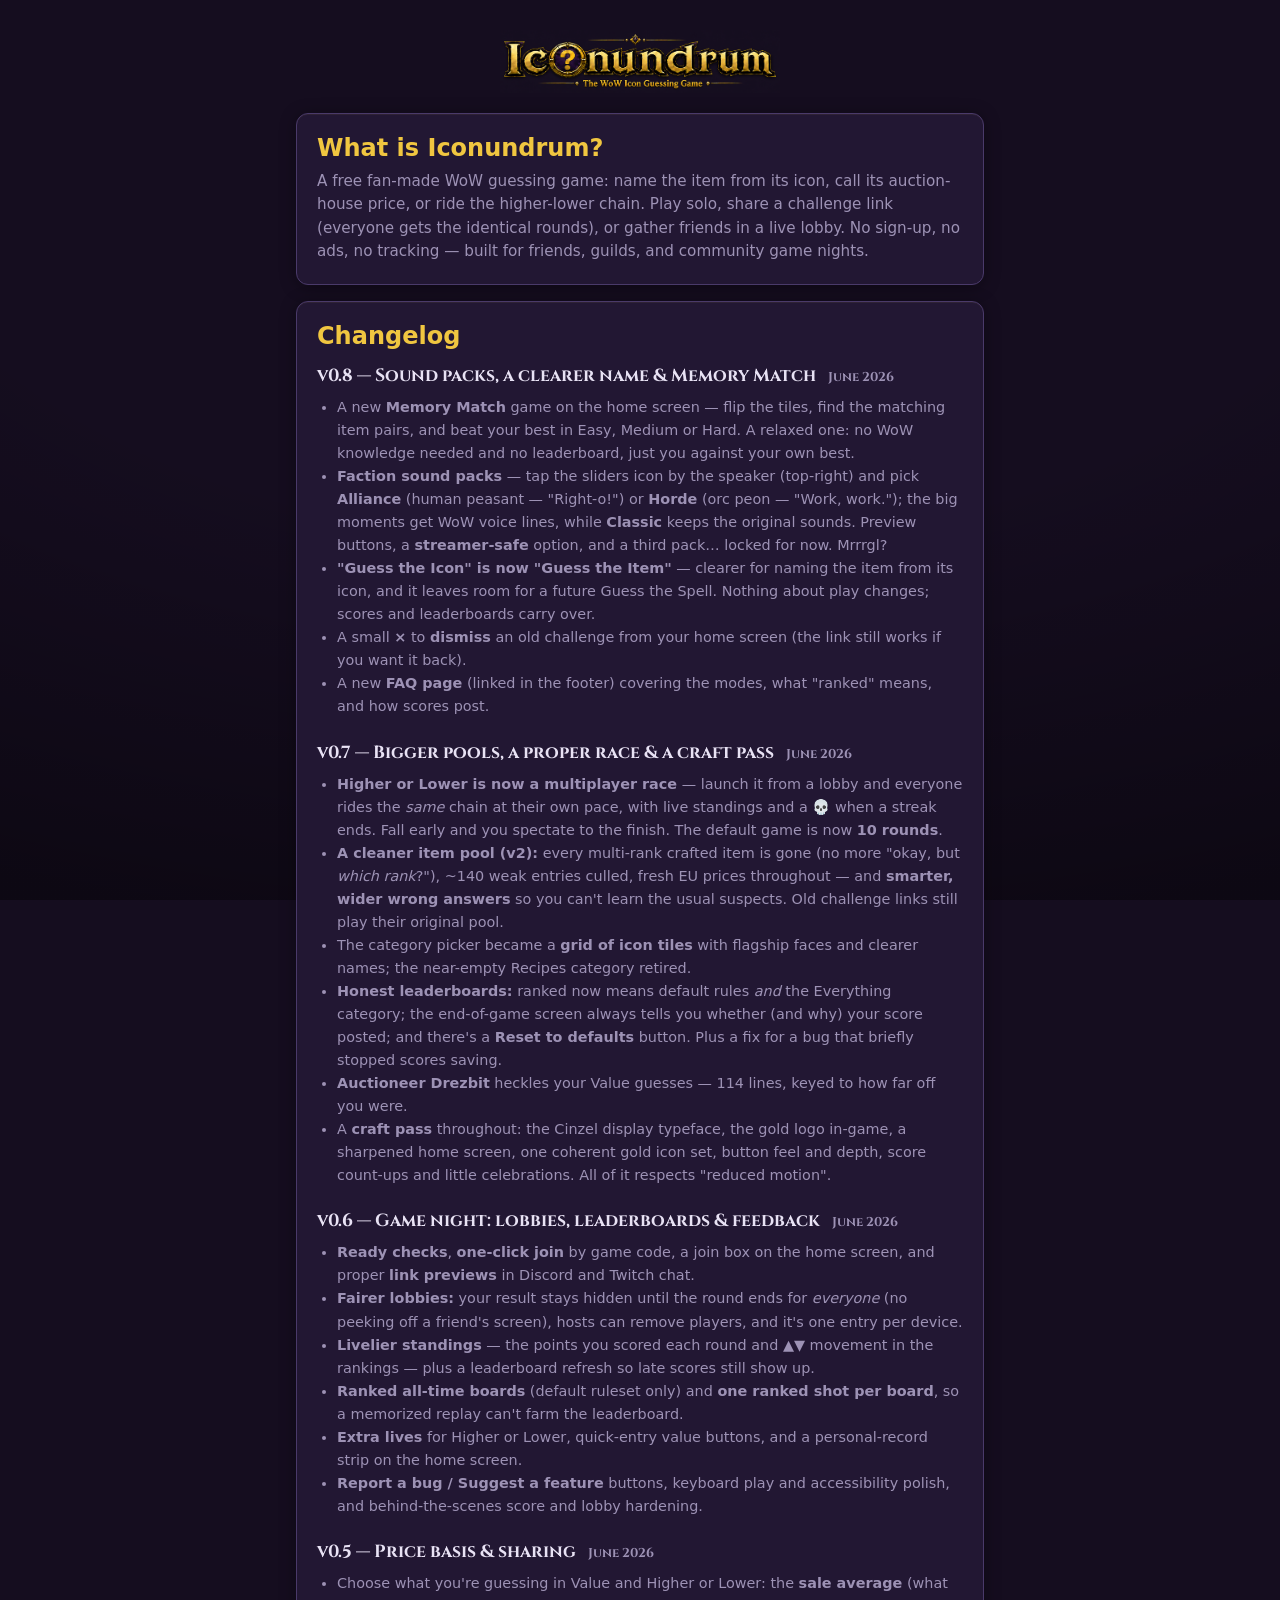
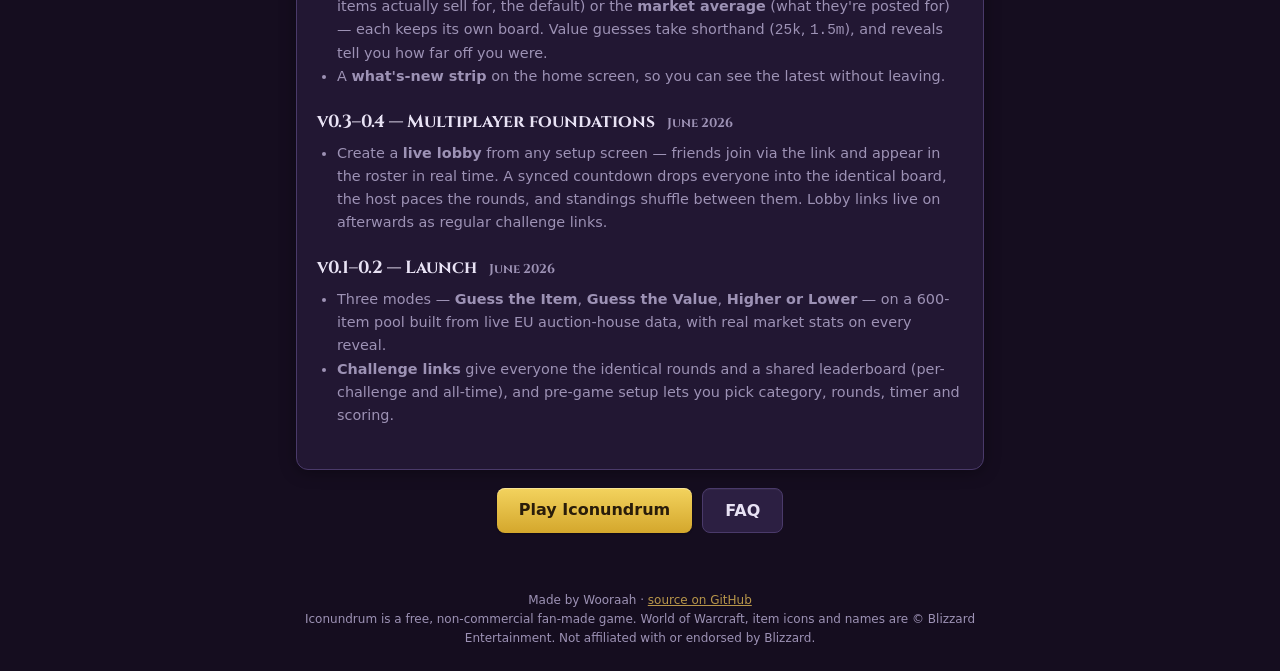
==== commit be26557d: "F60: Memory Match — standalone casual icon-pairs mode A relaxed pairs game on the home screen (icon " ====
--- a/changelog.html
+++ b/changelog.html
@@ -29,8 +29,9 @@
       <h2 style="color:var(--gold); margin-bottom:14px">Changelog</h2>
 
       <div class="cl-entry">
-        <h3>v0.8 — Sound packs &amp; a clearer name <span class="cl-date">June 2026</span></h3>
+        <h3>v0.8 — Sound packs, a clearer name &amp; Memory Match <span class="cl-date">June 2026</span></h3>
         <ul>
+          <li>A new <b>Memory Match</b> game on the home screen — flip the tiles, find the matching item pairs, and beat your best in Easy, Medium or Hard. A relaxed one: no WoW knowledge needed and no leaderboard, just you against your own best.</li>
           <li><b>Faction sound packs</b> — tap the sliders icon by the speaker (top-right) and pick <b>Alliance</b> (human peasant — "Right-o!") or <b>Horde</b> (orc peon — "Work, work."); the big moments get WoW voice lines, while <b>Classic</b> keeps the original sounds. Preview buttons, a <b>streamer-safe</b> option, and a third pack… locked for now. Mrrrgl?</li>
           <li><b>"Guess the Icon" is now "Guess the Item"</b> — clearer for naming the item from its icon, and it leaves room for a future Guess the Spell. Nothing about play changes; scores and leaderboards carry over.</li>
           <li>A small <b>×</b> to <b>dismiss</b> an old challenge from your home screen (the link still works if you want it back).</li>
--- a/css/style.css
+++ b/css/style.css
@@ -130,6 +130,45 @@
 .mode-card h3 { grid-column: 2; color: var(--gold); margin-bottom: 4px; font-size: var(--fs-lg); font-family: var(--font-display); font-weight: 700; letter-spacing: .02em; }
 .mode-card p { grid-column: 2; color: var(--text-dim); font-size: .85rem; line-height: 1.35; }
 
+/* Memory Match — a casual mode set apart from the three competitive ones with
+   a violet accent (the logo's medallion tone) instead of gold. */
+.casual-card { border-left-color: #6e5bc9; margin-top: 4px; }
+.casual-card:hover { border-color: #6e5bc9; border-left-color: #9c86ff; }
+.casual-card .mode-glyph { color: #b9a6ff; }
+.casual-card h3 { color: #c7b7ff; }
+
+.mem-setup { text-align: left; }
+.mem-title { color: var(--gold); margin-bottom: 8px; font-family: var(--font-display); font-weight: 700; }
+.mem-size-row { display: grid; gap: 10px; }
+.mem-size { display: grid; gap: 2px; text-align: left; padding: 12px 16px; }
+.mem-size-label { font-family: var(--font-display); font-weight: 700; font-size: var(--fs-lg); color: var(--gold); }
+.mem-size-sub { font-size: .8rem; color: var(--text-dim); }
+.mem-size-best { font-size: .75rem; color: var(--text-dim); }
+
+.memory-board { display: grid; gap: 10px; margin: 4px auto 0; width: 100%; max-width: 460px; }
+.memory-board.cols-4 { grid-template-columns: repeat(4, minmax(0, 1fr)); }
+.memory-board.cols-6 { grid-template-columns: repeat(6, minmax(0, 1fr)); max-width: 560px; }
+
+/* Square tiles via the padding-bottom hack — reliable everywhere, no
+   dependence on aspect-ratio resolving against absolutely-positioned faces. */
+.mem-card { position: relative; width: 100%; height: 0; padding: 0 0 100%; border: none; background: none; cursor: pointer; perspective: 600px; }
+.mem-inner { position: absolute; inset: 0; transform-style: preserve-3d; transition: transform .35s ease; }
+.mem-card.flipped .mem-inner, .mem-card.matched .mem-inner { transform: rotateY(180deg); }
+.mem-face {
+  position: absolute; inset: 0; backface-visibility: hidden;
+  display: flex; align-items: center; justify-content: center;
+  border-radius: 10px; border: 1px solid var(--border); overflow: hidden;
+}
+.mem-back { background: var(--bg-card); border-color: var(--gold-dim); color: var(--gold-dim); font-family: var(--font-display); font-weight: 700; font-size: 1.6rem; }
+.mem-front { transform: rotateY(180deg); background: #181022; }
+.mem-front img { width: 100%; height: 100%; object-fit: cover; }
+.mem-card.matched { cursor: default; }
+.mem-card.matched .mem-front { border-color: var(--gold); box-shadow: inset 0 0 0 1px var(--gold), 0 0 12px rgba(240, 198, 64, .3); }
+.mem-card:not(.flipped):not(.matched):hover { transform: translateY(-2px); }
+.mem-win { text-align: center; margin-top: 16px; }
+.mem-win-time { color: var(--text-dim); margin-top: 4px; }
+@media (prefers-reduced-motion: reduce) { .mem-inner { transition: none; } }
+
 /* Roadmap packs — demoted to a quiet chip strip, not full cards. */
 .soon-strip {
   display: flex; flex-wrap: wrap; align-items: center; gap: 8px;
@@ -187,6 +226,7 @@
   padding: 12px 22px;
   font-size: 1rem;
   cursor: pointer;
+  text-decoration: none;
   /* Minted lip: a 1px light top edge + faint drop gives the gold a beveled,
      coin-struck dimension instead of a flat fill. */
   box-shadow: inset 0 1px 0 rgba(255, 248, 220, .45), 0 1px 2px rgba(0, 0, 0, .3);
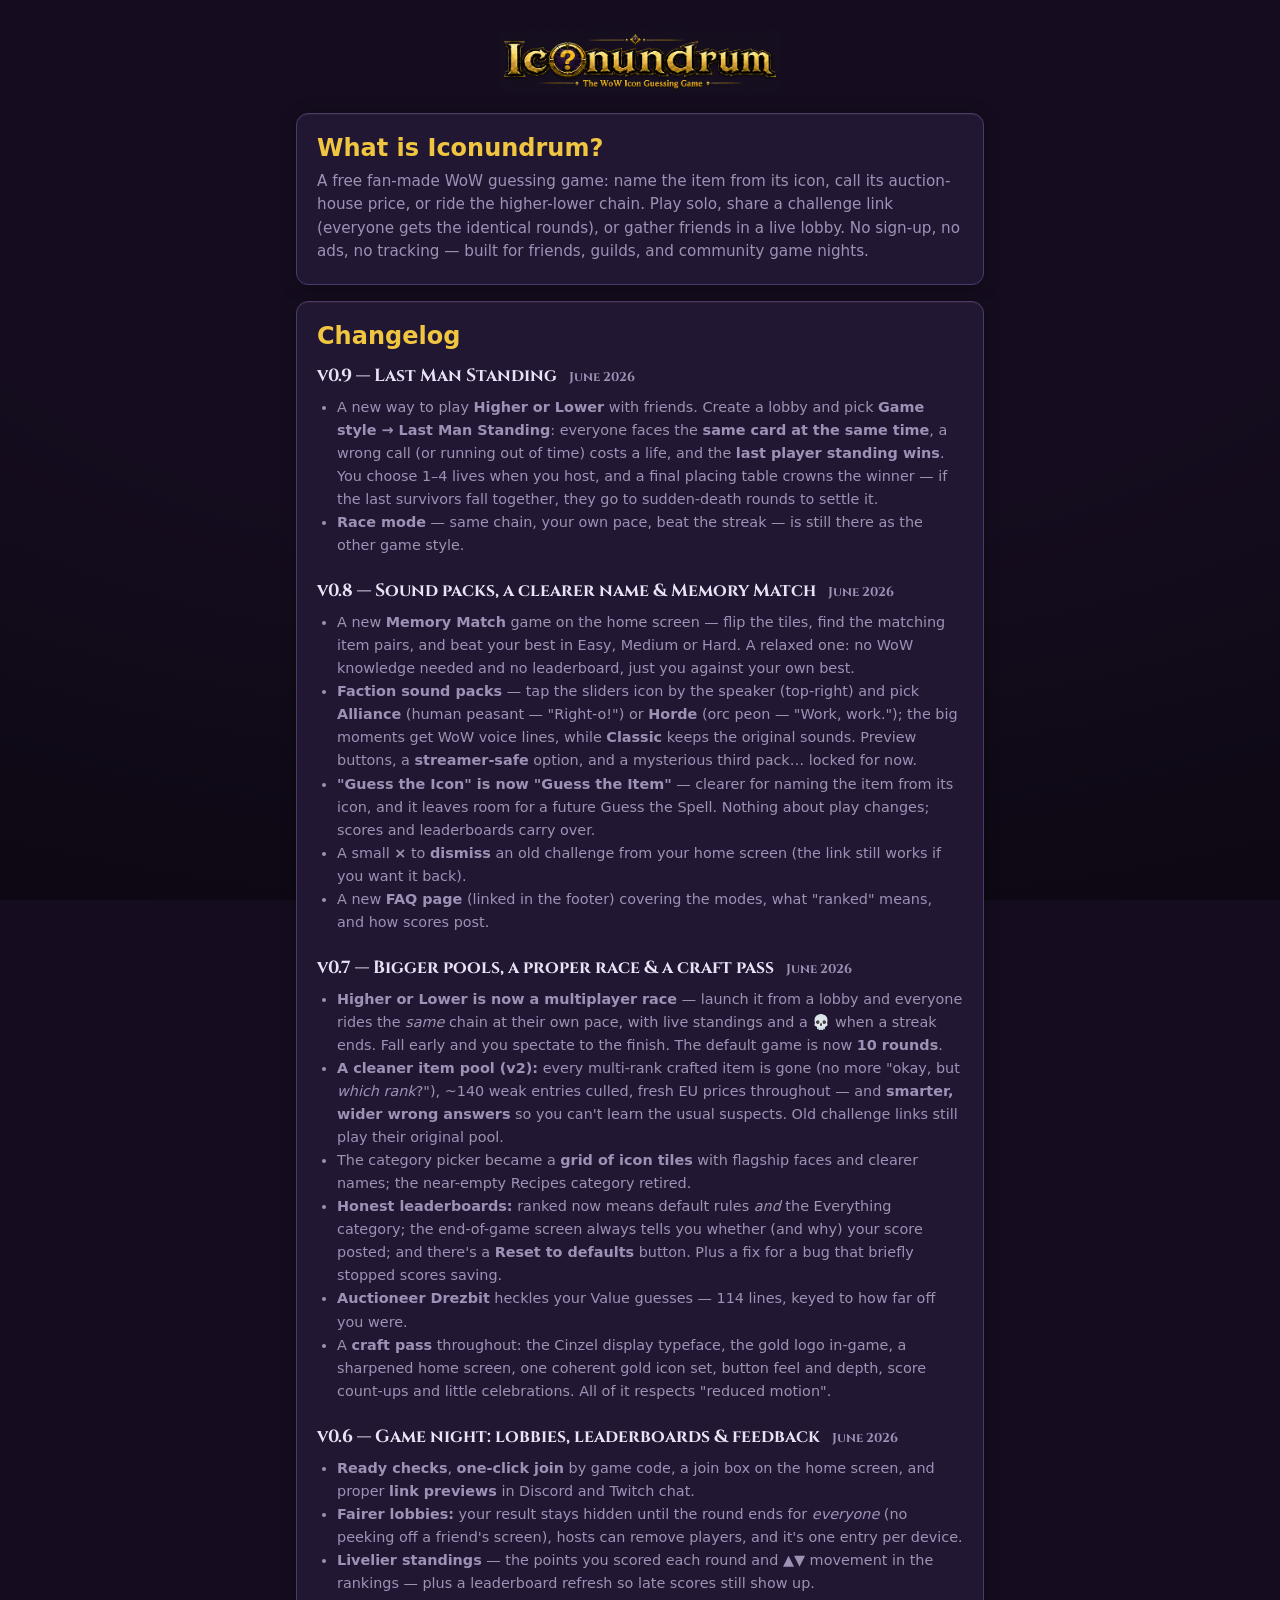
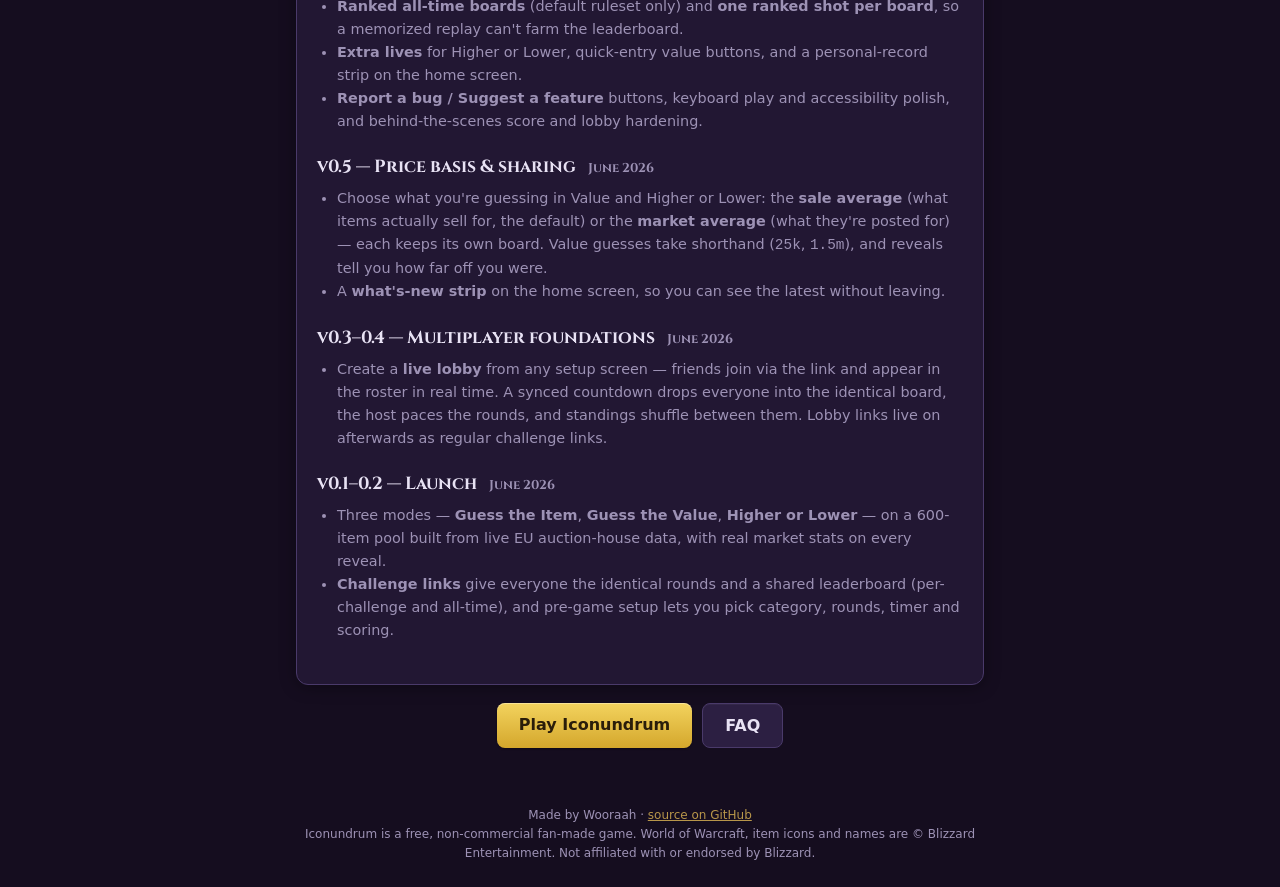
==== commit d4e10d36: "F62: Higher or Lower "Last Man Standing" synced elimination (v0.9) New HL lobby game style: synchron" ====
--- a/changelog.html
+++ b/changelog.html
@@ -29,10 +29,18 @@
       <h2 style="color:var(--gold); margin-bottom:14px">Changelog</h2>
 
       <div class="cl-entry">
+        <h3>v0.9 — Last Man Standing <span class="cl-date">June 2026</span></h3>
+        <ul>
+          <li>A new way to play <b>Higher or Lower</b> with friends. Create a lobby and pick <b>Game style → Last Man Standing</b>: everyone faces the <b>same card at the same time</b>, a wrong call (or running out of time) costs a life, and the <b>last player standing wins</b>. You choose 1–4 lives when you host, and a final placing table crowns the winner — if the last survivors fall together, they go to sudden-death rounds to settle it.</li>
+          <li><b>Race mode</b> — same chain, your own pace, beat the streak — is still there as the other game style.</li>
+        </ul>
+      </div>
+
+      <div class="cl-entry">
         <h3>v0.8 — Sound packs, a clearer name &amp; Memory Match <span class="cl-date">June 2026</span></h3>
         <ul>
           <li>A new <b>Memory Match</b> game on the home screen — flip the tiles, find the matching item pairs, and beat your best in Easy, Medium or Hard. A relaxed one: no WoW knowledge needed and no leaderboard, just you against your own best.</li>
-          <li><b>Faction sound packs</b> — tap the sliders icon by the speaker (top-right) and pick <b>Alliance</b> (human peasant — "Right-o!") or <b>Horde</b> (orc peon — "Work, work."); the big moments get WoW voice lines, while <b>Classic</b> keeps the original sounds. Preview buttons, a <b>streamer-safe</b> option, and a third pack… locked for now. Mrrrgl?</li>
+          <li><b>Faction sound packs</b> — tap the sliders icon by the speaker (top-right) and pick <b>Alliance</b> (human peasant — "Right-o!") or <b>Horde</b> (orc peon — "Work, work."); the big moments get WoW voice lines, while <b>Classic</b> keeps the original sounds. Preview buttons, a <b>streamer-safe</b> option, and a mysterious third pack… locked for now.</li>
           <li><b>"Guess the Icon" is now "Guess the Item"</b> — clearer for naming the item from its icon, and it leaves room for a future Guess the Spell. Nothing about play changes; scores and leaderboards carry over.</li>
           <li>A small <b>×</b> to <b>dismiss</b> an old challenge from your home screen (the link still works if you want it back).</li>
           <li>A new <b>FAQ page</b> (linked in the footer) covering the modes, what "ranked" means, and how scores post.</li>
--- a/css/style.css
+++ b/css/style.css
@@ -130,12 +130,10 @@
 .mode-card h3 { grid-column: 2; color: var(--gold); margin-bottom: 4px; font-size: var(--fs-lg); font-family: var(--font-display); font-weight: 700; letter-spacing: .02em; }
 .mode-card p { grid-column: 2; color: var(--text-dim); font-size: .85rem; line-height: 1.35; }
 
-/* Memory Match — a casual mode set apart from the three competitive ones with
-   a violet accent (the logo's medallion tone) instead of gold. */
-.casual-card { border-left-color: #6e5bc9; margin-top: 4px; }
-.casual-card:hover { border-color: #6e5bc9; border-left-color: #9c86ff; }
-.casual-card .mode-glyph { color: #b9a6ff; }
-.casual-card h3 { color: #c7b7ff; }
+/* Memory Match — styled like the other mode cards (gold title + icon). Sits
+   just below the competitive grid; its top margin matches the 12px grid gap so
+   the spacing is even. Its "just for fun, no leaderboard" copy is the only cue. */
+.casual-card { margin-top: 12px; }
 
 .mem-setup { text-align: left; }
 .mem-title { color: var(--gold); margin-bottom: 8px; font-family: var(--font-display); font-weight: 700; }
@@ -391,6 +389,12 @@
 }
 .hl-race { max-width: 420px; margin: 18px auto 0; }
 .hl-race .race-state { width: 2em; text-align: center; }
+/* F62 LMS: neutral lock on the call buttons (answer colours come at reveal,
+   like icon-mode .choice.picked) + the final placement table. */
+.hl-buttons .btn.picked { border-color: var(--gold-dim); box-shadow: 0 0 0 2px rgba(240, 198, 64, .25) inset; }
+table.lms-place { max-width: 340px; }
+table.lms-place .lms-rank { width: 2.2em; text-align: center; }
+table.lms-place .lms-rank .ic-crown { color: var(--gold); vertical-align: -2px; }
 .hl-hearts { text-align: center; font-size: 1.3rem; letter-spacing: .18em; margin-top: 10px; line-height: 1; }
 .hl-hearts .full { color: var(--red); text-shadow: 0 0 8px rgba(224, 82, 82, .5); }
 .hl-hearts .spent { color: #3a2a4a; }
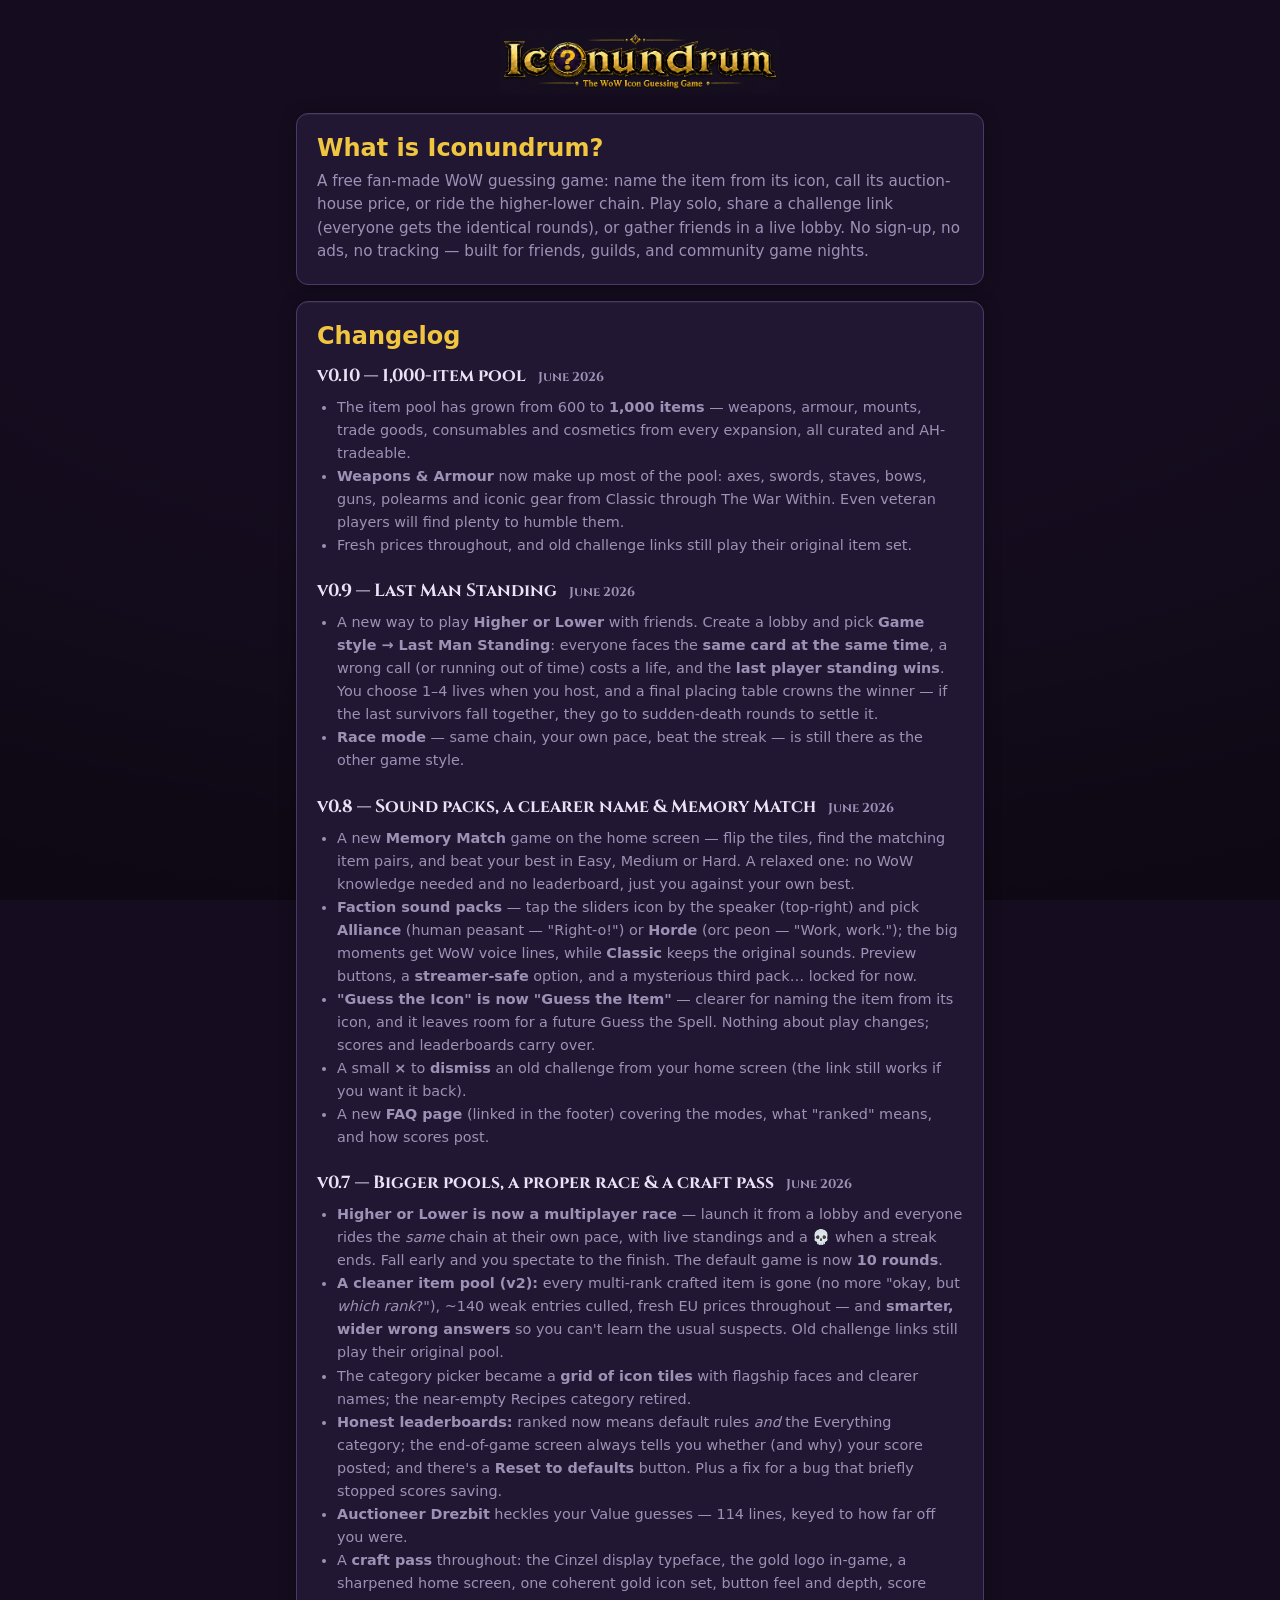
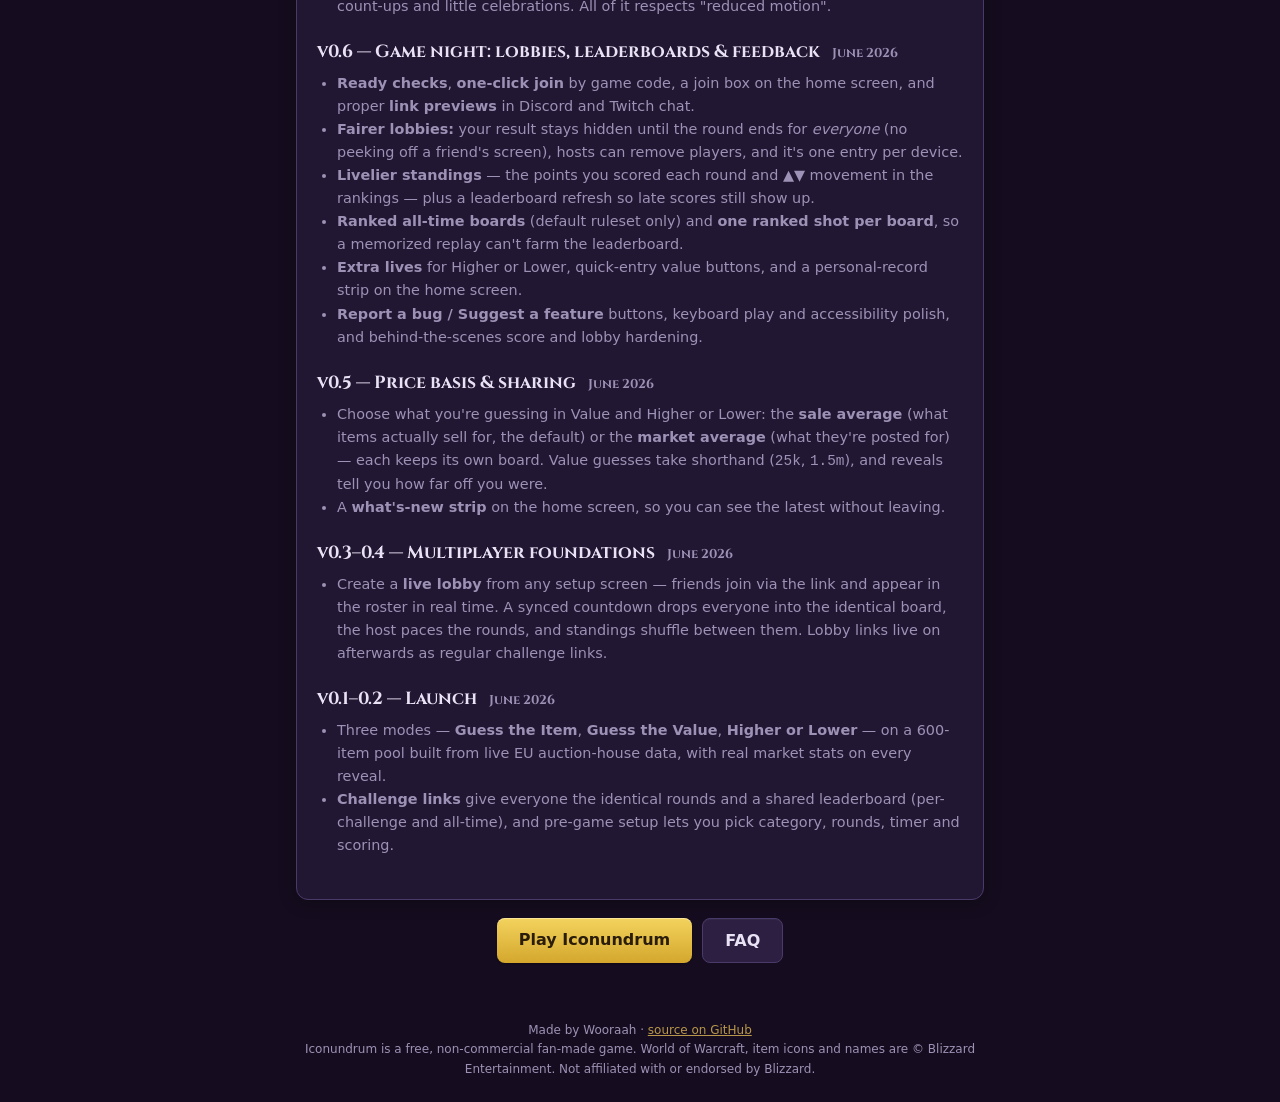
==== commit 769bc432: "changelog: v0.10 — 1000-item pool expansion" ====
--- a/changelog.html
+++ b/changelog.html
@@ -27,6 +27,15 @@
 
     <div class="panel">
       <h2 style="color:var(--gold); margin-bottom:14px">Changelog</h2>
+
+      <div class="cl-entry">
+        <h3>v0.10 — 1,000-item pool <span class="cl-date">June 2026</span></h3>
+        <ul>
+          <li>The item pool has grown from 600 to <b>1,000 items</b> — weapons, armour, mounts, trade goods, consumables and cosmetics from every expansion, all curated and AH-tradeable.</li>
+          <li><b>Weapons &amp; Armour</b> now make up most of the pool: axes, swords, staves, bows, guns, polearms and iconic gear from Classic through The War Within. Even veteran players will find plenty to humble them.</li>
+          <li>Fresh prices throughout, and old challenge links still play their original item set.</li>
+        </ul>
+      </div>
 
       <div class="cl-entry">
         <h3>v0.9 — Last Man Standing <span class="cl-date">June 2026</span></h3>
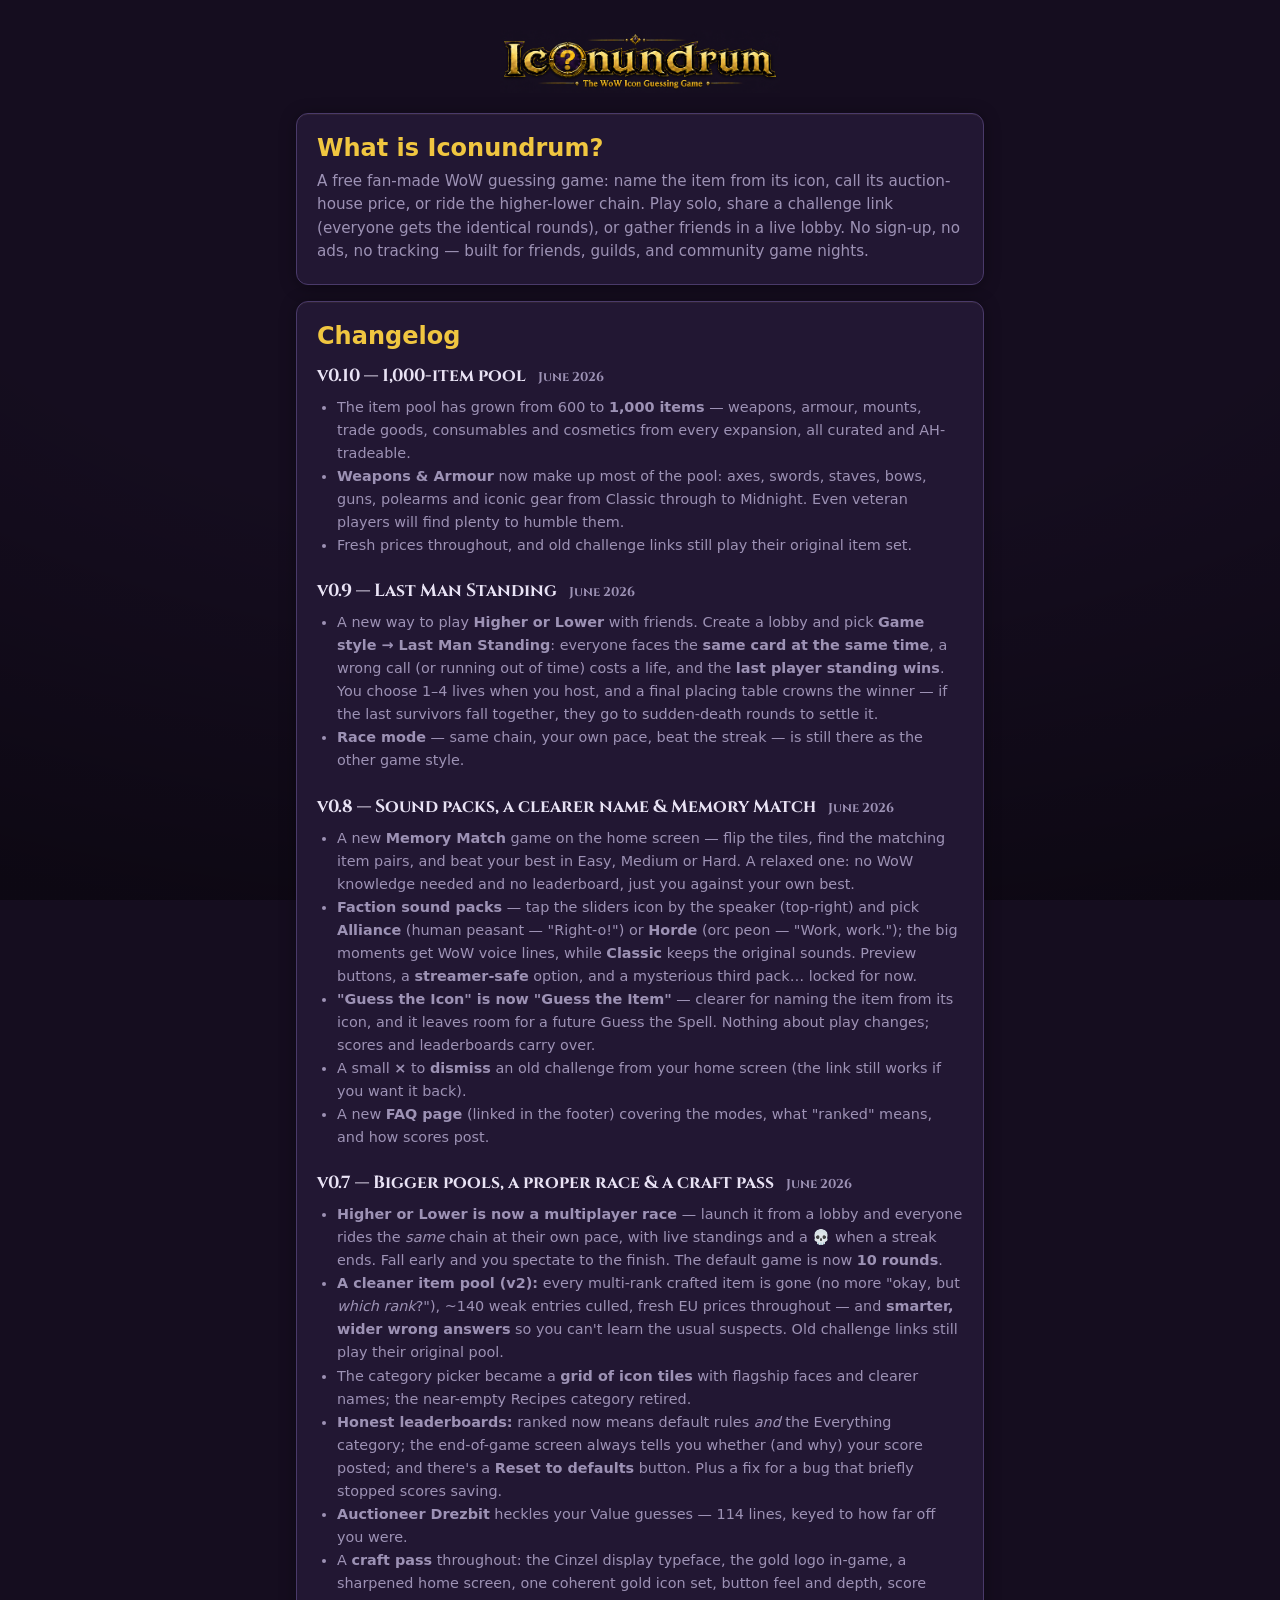
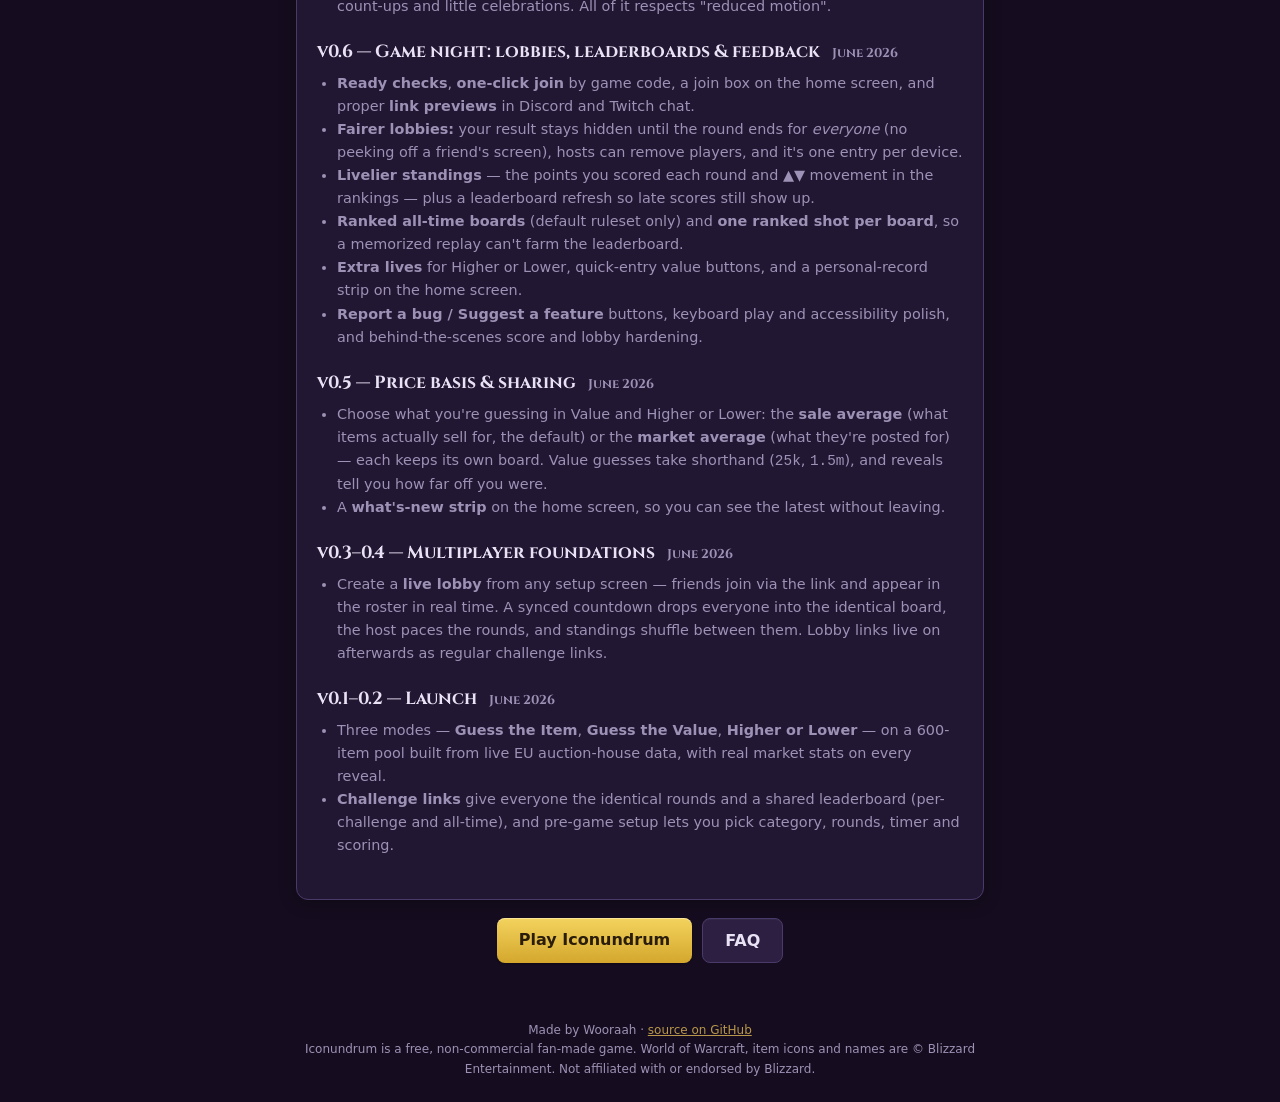
==== commit e243bbfd: "copy: changelog v0.10 — 'Classic through to Midnight'" ====
--- a/changelog.html
+++ b/changelog.html
@@ -32,7 +32,7 @@
         <h3>v0.10 — 1,000-item pool <span class="cl-date">June 2026</span></h3>
         <ul>
           <li>The item pool has grown from 600 to <b>1,000 items</b> — weapons, armour, mounts, trade goods, consumables and cosmetics from every expansion, all curated and AH-tradeable.</li>
-          <li><b>Weapons &amp; Armour</b> now make up most of the pool: axes, swords, staves, bows, guns, polearms and iconic gear from Classic through The War Within. Even veteran players will find plenty to humble them.</li>
+          <li><b>Weapons &amp; Armour</b> now make up most of the pool: axes, swords, staves, bows, guns, polearms and iconic gear from Classic through to Midnight. Even veteran players will find plenty to humble them.</li>
           <li>Fresh prices throughout, and old challenge links still play their original item set.</li>
         </ul>
       </div>
